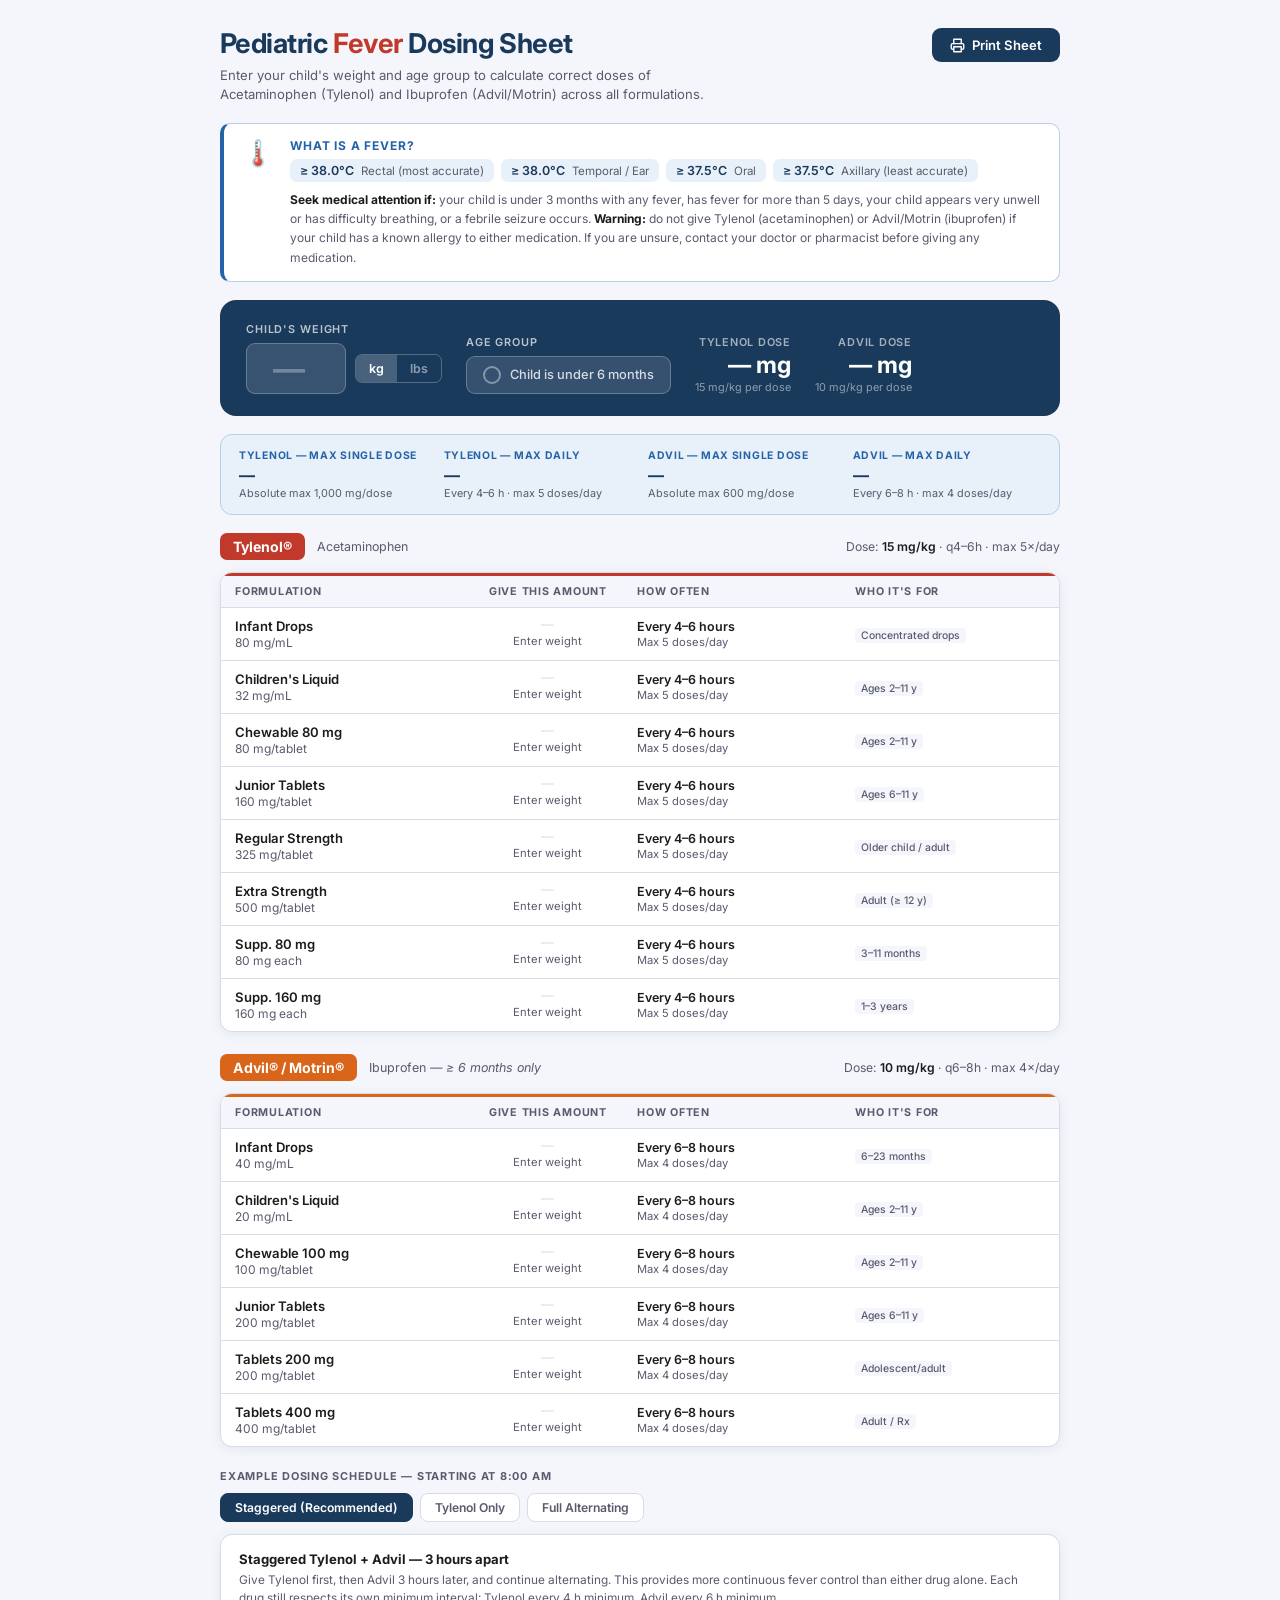
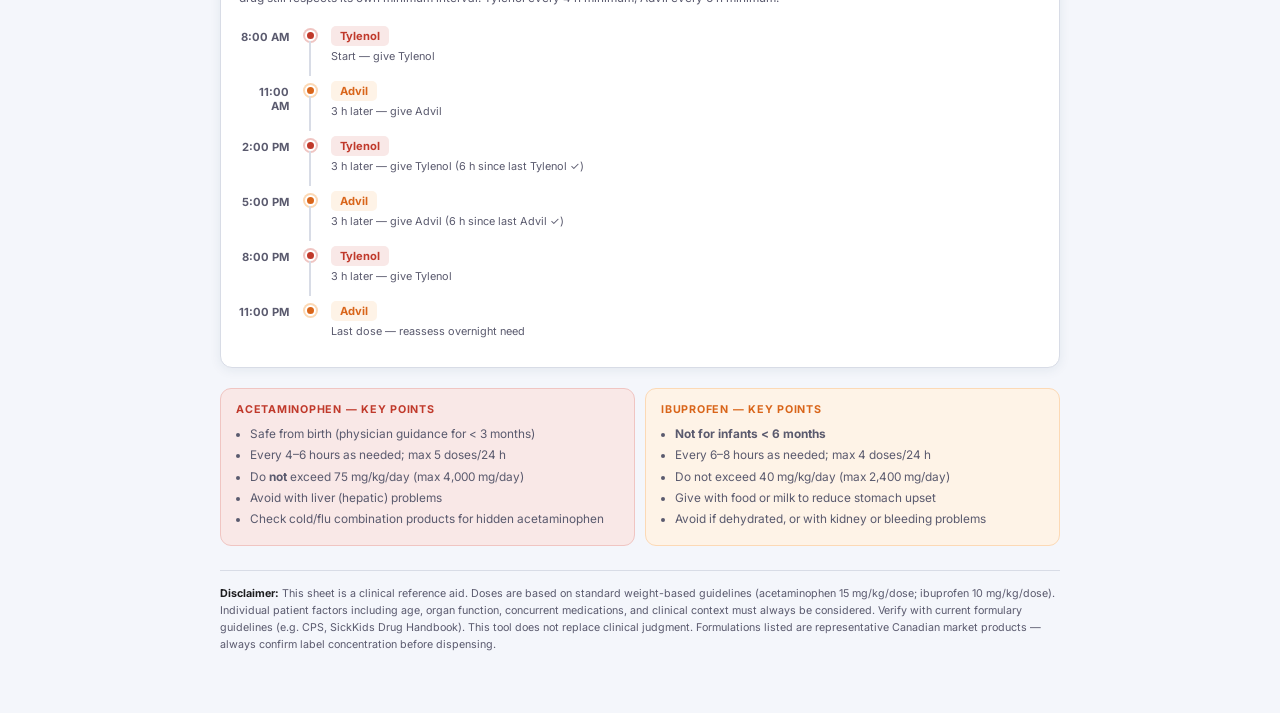
==== fever-sheet/index.html @ 35744ac9 "Fix typo in warning message in index.html" ====
<!DOCTYPE html>
<html lang="en">
<head>
<meta charset="UTF-8">
<meta name="viewport" content="width=device-width, initial-scale=1.0">
<title>Pediatric Fever Dosing Sheet</title>
<link href="https://fonts.googleapis.com/css2?family=Inter:wght@300;400;500;600;700&display=swap" rel="stylesheet">
<style>
  :root {
    --red: #C0392B;
    --red-light: #F9E8E7;
    --blue: #1A3A5C;
    --blue-mid: #2563A8;
    --blue-light: #E8F0FA;
    --orange: #D9651A;
    --orange-light: #FEF3E7;
    --ink: #1C1C1E;
    --mid: #5A5A6E;
    --rule: #D8DCE6;
    --bg: #F4F6FB;
    --card: #FFFFFF;
    --shadow: 0 2px 12px rgba(26,58,92,0.08);
  }

  *, *::before, *::after { box-sizing: border-box; margin: 0; padding: 0; }

  body {
    font-family: 'Inter', sans-serif;
    background: var(--bg);
    color: var(--ink);
    min-height: 100vh;
    font-size: 14px;
  }

  .screen-wrapper {
    max-width: 880px;
    margin: 0 auto;
    padding: 28px 20px 60px;
  }

  /* ── HEADER ── */
  header {
    display: flex;
    align-items: flex-start;
    justify-content: space-between;
    gap: 16px;
    margin-bottom: 18px;
  }
  .header-left h1 {
    font-size: 1.7rem;
    font-weight: 700;
    color: var(--blue);
    line-height: 1.2;
    letter-spacing: -0.02em;
  }
  .header-left h1 span { color: var(--red); }
  .header-left p {
    font-size: 0.82rem;
    color: var(--mid);
    margin-top: 5px;
    max-width: 500px;
    line-height: 1.5;
  }

  .print-btn {
    flex-shrink: 0;
    display: flex;
    align-items: center;
    gap: 7px;
    background: var(--blue);
    color: #fff;
    border: none;
    border-radius: 9px;
    padding: 9px 18px;
    font-family: 'Inter', sans-serif;
    font-size: 0.82rem;
    font-weight: 600;
    cursor: pointer;
    transition: background 0.15s;
  }
  .print-btn:hover { background: var(--blue-mid); }
  .print-btn svg { width: 15px; height: 15px; }

  /* ── FEVER DEFINITION BOX ── */
  .fever-box {
    background: #fff;
    border: 1.5px solid #b8cfe8;
    border-left: 4px solid var(--blue-mid);
    border-radius: 10px;
    padding: 14px 18px;
    margin-bottom: 18px;
    display: grid;
    grid-template-columns: auto 1fr;
    gap: 12px 16px;
    align-items: start;
  }
  .fever-icon { font-size: 1.6rem; line-height: 1; margin-top: 2px; }
  .fever-box h3 {
    font-size: 0.75rem;
    font-weight: 700;
    letter-spacing: 0.07em;
    text-transform: uppercase;
    color: var(--blue-mid);
    margin-bottom: 6px;
  }
  .fever-temps {
    display: flex;
    flex-wrap: wrap;
    gap: 7px;
    margin-bottom: 8px;
  }
  .temp-chip {
    background: var(--blue-light);
    border-radius: 7px;
    padding: 4px 10px;
    font-size: 0.78rem;
    font-weight: 600;
    color: var(--blue);
  }
  .temp-chip span { font-weight: 400; color: var(--mid); font-size: 0.72rem; margin-left: 4px; }
  .fever-note {
    font-size: 0.75rem;
    color: var(--mid);
    line-height: 1.6;
  }
  .fever-note strong { color: var(--ink); }

  /* ── INPUT CARD ── */
  .input-card {
    background: var(--blue);
    border-radius: 16px;
    padding: 22px 26px;
    margin-bottom: 18px;
    display: flex;
    align-items: flex-end;
    gap: 24px;
    flex-wrap: wrap;
  }
  .input-card label {
    color: rgba(255,255,255,0.7);
    font-size: 0.68rem;
    font-weight: 600;
    letter-spacing: 0.08em;
    text-transform: uppercase;
    display: block;
    margin-bottom: 7px;
  }
  .weight-row { display: flex; align-items: center; gap: 9px; }
  .weight-input {
    background: rgba(255,255,255,0.13);
    border: 1.5px solid rgba(255,255,255,0.25);
    border-radius: 9px;
    color: #fff;
    font-family: 'Inter', sans-serif;
    font-size: 2rem;
    font-weight: 700;
    width: 100px;
    padding: 5px 10px;
    outline: none;
    transition: border-color 0.15s;
    text-align: center;
  }
  .weight-input::placeholder { color: rgba(255,255,255,0.3); }
  .weight-input:focus { border-color: rgba(255,255,255,0.65); }

  .unit-toggle {
    display: flex;
    border-radius: 7px;
    overflow: hidden;
    border: 1.5px solid rgba(255,255,255,0.25);
  }
  .unit-btn {
    background: transparent;
    border: none;
    color: rgba(255,255,255,0.5);
    font-family: 'Inter', sans-serif;
    font-size: 0.78rem;
    font-weight: 600;
    padding: 6px 13px;
    cursor: pointer;
    transition: all 0.15s;
  }
  .unit-btn.active { background: rgba(255,255,255,0.2); color: #fff; }

  /* Age Toggle */
  .age-toggle-btn {
    display: flex;
    align-items: center;
    gap: 9px;
    background: rgba(255,255,255,0.12);
    border: 1.5px solid rgba(255,255,255,0.25);
    border-radius: 9px;
    color: rgba(255,255,255,0.8);
    font-family: 'Inter', sans-serif;
    font-size: 0.8rem;
    font-weight: 500;
    padding: 9px 16px;
    cursor: pointer;
    transition: all 0.2s;
    white-space: nowrap;
  }
  .age-toggle-btn.under6 {
    background: rgba(192,57,43,0.45);
    border-color: rgba(255,140,120,0.5);
    color: #fff;
  }
  .check-circle {
    width: 18px; height: 18px;
    border-radius: 50%;
    border: 2px solid rgba(255,255,255,0.4);
    display: flex; align-items: center; justify-content: center;
    font-size: 10px; font-weight: 700;
    flex-shrink: 0;
    transition: all 0.2s;
  }
  .age-toggle-btn.under6 .check-circle {
    background: #fff;
    border-color: #fff;
    color: var(--red);
  }

  .dose-display { text-align: right; }
  .dose-display .dose-label {
    color: rgba(255,255,255,0.6);
    font-size: 0.68rem;
    font-weight: 600;
    letter-spacing: 0.07em;
    text-transform: uppercase;
  }
  .dose-display .dose-value {
    font-size: 1.45rem;
    font-weight: 700;
    color: #fff;
    margin-top: 2px;
  }
  .dose-display .dose-sub {
    font-size: 0.68rem;
    color: rgba(255,255,255,0.5);
    margin-top: 1px;
  }

  .input-age-note {
    width: 100%;
    border-radius: 8px;
    padding: 8px 14px;
    font-size: 0.74rem;
    line-height: 1.45;
  }
  .input-age-note.hidden { display: none; }
  .input-age-note.warn { background: rgba(192,57,43,0.3); color: #ffd5d1; }

  /* ── MAX BANNER ── */
  .max-banner {
    border-radius: 12px;
    padding: 14px 18px;
    margin-bottom: 18px;
    display: flex;
    gap: 16px;
    flex-wrap: wrap;
    background: var(--blue-light);
    border: 1px solid #b8cfe8;
  }
  .max-item { flex: 1; min-width: 130px; }
  .max-label {
    font-size: 0.65rem;
    font-weight: 700;
    letter-spacing: 0.07em;
    text-transform: uppercase;
    color: var(--blue-mid);
    margin-bottom: 3px;
  }
  .max-val { font-size: 1rem; font-weight: 700; color: var(--blue); }
  .max-sub { font-size: 0.68rem; color: var(--mid); margin-top: 1px; }

  /* ── DRUG SECTIONS ── */
  .drug-section { margin-bottom: 22px; }
  .drug-header {
    display: flex;
    align-items: center;
    gap: 12px;
    margin-bottom: 12px;
    flex-wrap: wrap;
  }
  .drug-badge {
    border-radius: 7px;
    padding: 5px 13px;
    font-size: 0.88rem;
    font-weight: 700;
  }
  .badge-tylenol { background: var(--red); color: #fff; }
  .badge-advil   { background: var(--orange); color: #fff; }
  .drug-generic { font-size: 0.78rem; color: var(--mid); }
  .drug-dose-range { margin-left: auto; font-size: 0.76rem; color: var(--mid); text-align: right; }
  .drug-dose-range strong { color: var(--ink); font-weight: 600; }

  /* ── DOSING TABLE ── */
  .dose-table-wrap {
    background: var(--card);
    border-radius: 12px;
    border: 1.5px solid var(--rule);
    overflow: hidden;
    box-shadow: var(--shadow);
  }
  .dose-table {
    width: 100%;
    border-collapse: collapse;
    font-size: 0.82rem;
  }
  .dose-table thead tr {
    background: var(--bg);
  }
  .dose-table.tylenol thead tr { border-top: 3px solid var(--red); }
  .dose-table.advil   thead tr { border-top: 3px solid var(--orange); }

  .dose-table th {
    padding: 9px 14px;
    text-align: left;
    font-size: 0.67rem;
    font-weight: 700;
    letter-spacing: 0.07em;
    text-transform: uppercase;
    color: var(--mid);
    border-bottom: 1.5px solid var(--rule);
    white-space: nowrap;
  }
  .dose-table th.col-amount { text-align: center; }

  .dose-table td {
    padding: 10px 14px;
    vertical-align: middle;
    border-bottom: 1px solid var(--rule);
  }
  .dose-table tbody tr:last-child td { border-bottom: none; }
  .dose-table tbody tr:hover { background: #fafbfd; }

  .td-formulation { font-weight: 600; color: var(--ink); }
  .td-conc { font-size: 0.75rem; color: var(--mid); margin-top: 1px; }
  .td-note-tag {
    display: inline-block;
    margin-top: 3px;
    background: var(--bg);
    border-radius: 4px;
    padding: 1px 6px;
    font-size: 0.65rem;
    color: var(--mid);
    font-weight: 500;
  }

  .td-amount {
    text-align: center;
    font-size: 1.35rem;
    font-weight: 700;
    line-height: 1;
    white-space: nowrap;
  }
  .td-amount.tylenol-amt { color: var(--red); }
  .td-amount.advil-amt   { color: var(--orange); }
  .td-amount.pending     { color: var(--rule); font-size: 0.8rem; font-weight: 400; }

  .td-unit {
    font-size: 0.7rem;
    color: var(--mid);
    margin-top: 2px;
    text-align: center;
  }

  .td-freq {
    font-size: 0.78rem;
    font-weight: 600;
    color: var(--ink);
    white-space: nowrap;
  }
  .td-freq-sub {
    font-size: 0.7rem;
    color: var(--mid);
    font-weight: 400;
    margin-top: 1px;
  }

  /* ── ADVIL WARNING ── */
  .advil-warning {
    background: #FFF4E5;
    border: 2px solid var(--orange);
    border-radius: 13px;
    padding: 20px 24px;
    margin-bottom: 20px;
    display: none;
    align-items: flex-start;
    gap: 16px;
  }
  .advil-warning.show { display: flex; }
  .advil-warning-icon { font-size: 2rem; flex-shrink: 0; }
  .advil-warning h3 { font-size: 0.95rem; font-weight: 700; color: #7D3600; margin-bottom: 7px; }
  .advil-warning p { font-size: 0.8rem; color: #7D3600; line-height: 1.6; }
  .advil-warning p strong { font-weight: 700; }

  /* ── SCHEDULE ── */
  .schedule-section { margin-bottom: 20px; }
  .schedule-header {
    font-size: 0.68rem;
    font-weight: 700;
    letter-spacing: 0.07em;
    text-transform: uppercase;
    color: var(--mid);
    margin-bottom: 10px;
  }
  .schedule-tabs { display: flex; gap: 7px; margin-bottom: 12px; flex-wrap: wrap; }
  .sched-tab {
    background: var(--card);
    border: 1.5px solid var(--rule);
    border-radius: 8px;
    padding: 6px 14px;
    font-family: 'Inter', sans-serif;
    font-size: 0.76rem;
    font-weight: 600;
    color: var(--mid);
    cursor: pointer;
    transition: all 0.15s;
  }
  .sched-tab.active { background: var(--blue); border-color: var(--blue); color: #fff; }

  .schedule-card {
    background: var(--card);
    border-radius: 12px;
    border: 1.5px solid var(--rule);
    padding: 16px 18px;
    box-shadow: var(--shadow);
  }
  .schedule-card h4 { font-size: 0.82rem; font-weight: 700; color: var(--ink); margin-bottom: 4px; }
  .sched-desc { font-size: 0.74rem; color: var(--mid); margin-bottom: 14px; line-height: 1.55; }

  /* Timeline */
  .timeline { display: flex; flex-direction: column; }
  .tl-row { display: flex; align-items: stretch; }
  .tl-time {
    width: 60px;
    flex-shrink: 0;
    font-size: 0.7rem;
    font-weight: 700;
    color: var(--mid);
    padding-top: 9px;
    padding-right: 10px;
    text-align: right;
  }
  .tl-spine {
    width: 22px;
    flex-shrink: 0;
    display: flex;
    flex-direction: column;
    align-items: center;
  }
  .tl-dot {
    width: 11px; height: 11px;
    border-radius: 50%;
    margin-top: 9px;
    flex-shrink: 0;
    border: 2px solid #fff;
  }
  .tl-dot.t-dot    { background: var(--red);    box-shadow: 0 0 0 2px #f0c5c2; }
  .tl-dot.a-dot    { background: var(--orange);  box-shadow: 0 0 0 2px #fcd9b5; }
  .tl-dot.both-dot {
    background: linear-gradient(135deg, var(--red) 50%, var(--orange) 50%);
    box-shadow: 0 0 0 2px #e0d0c0;
  }
  .tl-line { width: 2px; flex: 1; background: var(--rule); min-height: 8px; }
  .tl-row:last-child .tl-line { display: none; }
  .tl-content { flex: 1; padding: 5px 0 13px 10px; }
  .tl-pills { display: flex; gap: 6px; flex-wrap: wrap; margin-bottom: 3px; }
  .tl-pill {
    border-radius: 5px;
    padding: 3px 9px;
    font-size: 0.7rem;
    font-weight: 700;
  }
  .tl-pill.t { background: var(--red-light); color: var(--red); }
  .tl-pill.a { background: var(--orange-light); color: var(--orange); }
  .tl-note { font-size: 0.68rem; color: var(--mid); }

  /* ── SAFETY CARDS ── */
  .safety-grid {
    display: grid;
    grid-template-columns: 1fr 1fr;
    gap: 10px;
    margin-bottom: 20px;
  }
  .safety-card { border-radius: 11px; padding: 13px 15px; font-size: 0.74rem; line-height: 1.55; }
  .safety-card.tylenol-safe { background: var(--red-light); border: 1px solid #f0c5c2; }
  .safety-card.advil-safe   { background: var(--orange-light); border: 1px solid #fcd9b5; }
  .safety-card h4 {
    font-size: 0.67rem;
    font-weight: 700;
    letter-spacing: 0.07em;
    text-transform: uppercase;
    margin-bottom: 6px;
  }
  .safety-card.tylenol-safe h4 { color: var(--red); }
  .safety-card.advil-safe h4   { color: var(--orange); }
  .safety-card ul { padding-left: 14px; color: var(--mid); }
  .safety-card li { margin-bottom: 3px; }

  /* ── FOOTER ── */
  footer {
    margin-top: 24px;
    padding-top: 14px;
    border-top: 1px solid var(--rule);
    font-size: 0.67rem;
    color: var(--mid);
    line-height: 1.6;
  }
  footer strong { color: var(--ink); }

  /* ══════════════════════
     PRINT
  ══════════════════════ */
  @media print {
    @page { size: letter portrait; margin: 13mm 13mm 13mm 13mm; }
    body {
      background: #fff !important;
      font-size: 9pt;
      -webkit-print-color-adjust: exact;
      print-color-adjust: exact;
    }
    .screen-wrapper { padding: 0; max-width: 100%; }
    .print-btn, .schedule-tabs, .age-toggle-btn { display: none !important; }
    header { margin-bottom: 9pt; }
    .header-left h1 { font-size: 15pt; }
    .fever-box { margin-bottom: 9pt; }
    .input-card { padding: 10pt 12pt; margin-bottom: 9pt; gap: 12pt; }
    .weight-input { font-size: 14pt; width: 68pt; }
    .form-grid { grid-template-columns: repeat(4, 1fr); gap: 5pt; }
    .form-card { padding: 7pt 9pt; }
    .form-amount { font-size: 12pt; }
    .dose-table th, .dose-table td { padding: 6pt 9pt; }
    .dose-table { font-size: 8pt; }
    .td-amount { font-size: 11pt; }
    .safety-grid { gap: 6pt; margin-bottom: 9pt; }
    .safety-card { padding: 7pt 9pt; }
    .max-banner { padding: 8pt 11pt; margin-bottom: 9pt; }
    .drug-section { margin-bottom: 10pt; }
    .schedule-card { padding: 9pt 11pt; }
    .schedule-section { margin-bottom: 10pt; }
    .sched-panel { display: none !important; }
    .sched-panel.active-panel { display: block !important; }
    footer { font-size: 6.5pt; margin-top: 9pt; }
    .advil-warning { padding: 10pt 13pt; }
  }
</style>
</head>
<body>
<div class="screen-wrapper">

  <header>
    <div class="header-left">
      <h1>Pediatric <span>Fever</span> Dosing Sheet</h1>
      <p>Enter your child's weight and age group to calculate correct doses of Acetaminophen (Tylenol) and Ibuprofen (Advil/Motrin) across all formulations.</p>
    </div>
    <button class="print-btn" onclick="window.print()">
      <svg viewBox="0 0 24 24" fill="none" stroke="currentColor" stroke-width="2.2" stroke-linecap="round" stroke-linejoin="round">
        <polyline points="6 9 6 2 18 2 18 9"/>
        <path d="M6 18H4a2 2 0 0 1-2-2v-5a2 2 0 0 1 2-2h16a2 2 0 0 1 2 2v5a2 2 0 0 1-2 2h-2"/>
        <rect x="6" y="14" width="12" height="8"/>
      </svg>
      Print Sheet
    </button>
  </header>

  <!-- FEVER DEFINITION -->
  <div class="fever-box">
    <div class="fever-icon">🌡️</div>
    <div>
      <h3>What is a Fever?</h3>
      <div class="fever-temps">
        <div class="temp-chip">≥ 38.0°C <span>Rectal (most accurate)</span></div>
        <div class="temp-chip">≥ 38.0°C <span>Temporal / Ear</span></div>
        <div class="temp-chip">≥ 37.5°C <span>Oral</span></div>
        <div class="temp-chip">≥ 37.5°C <span>Axillary (least accurate)</span></div>
      </div>
      <div class="fever-note">
        <strong>Seek medical attention if:</strong> your child is under 3 months with any fever, has fever for more than 5 days, your child appears very unwell or has difficulty breathing, or a febrile seizure occurs.
        <strong>Warning:</strong> do not give Tylenol (acetaminophen) or Advil/Motrin (ibuprofen) if your child has a known allergy to either medication. If you are unsure, contact your doctor or pharmacist before giving any medication.
      </div>
    </div>
  </div>

  <!-- INPUT CARD -->
  <div class="input-card">
    <div>
      <label>Child's Weight</label>
      <div class="weight-row">
        <input class="weight-input" id="weightInput" type="number" min="1" max="150" step="0.1" placeholder="—" oninput="calculate()">
        <div class="unit-toggle">
          <button class="unit-btn active" id="btnKg" onclick="setUnit('kg')">kg</button>
          <button class="unit-btn" id="btnLbs" onclick="setUnit('lbs')">lbs</button>
        </div>
      </div>
    </div>

    <div>
      <label>Age Group</label>
      <button class="age-toggle-btn" id="ageToggle" onclick="toggleAge()">
        <div class="check-circle" id="ageCheck"></div>
        Child is under 6 months
      </button>
    </div>

    <div class="dose-display" id="doseDisplayT">
      <div class="dose-label">Tylenol dose</div>
      <div class="dose-value" id="tylenolMgRange">— mg</div>
      <div class="dose-sub">15 mg/kg per dose</div>
    </div>
    <div class="dose-display" id="doseDisplayA">
      <div class="dose-label">Advil dose</div>
      <div class="dose-value" id="advilMgRange">— mg</div>
      <div class="dose-sub">10 mg/kg per dose</div>
    </div>

    <div class="input-age-note hidden" id="inputAgeNote"></div>
  </div>

  <!-- MAX BANNER -->
  <div class="max-banner">
    <div class="max-item">
      <div class="max-label">Tylenol — Max Single Dose</div>
      <div class="max-val" id="maxTylenolDose">— mg</div>
      <div class="max-sub">Absolute max 1,000 mg/dose</div>
    </div>
    <div class="max-item">
      <div class="max-label">Tylenol — Max Daily</div>
      <div class="max-val" id="maxTylenolDay">— mg/day</div>
      <div class="max-sub">Every 4–6 h · max 5 doses/day</div>
    </div>
    <div class="max-item" id="maxAdvilDoseItem">
      <div class="max-label">Advil — Max Single Dose</div>
      <div class="max-val" id="maxAdvilDose">— mg</div>
      <div class="max-sub">Absolute max 600 mg/dose</div>
    </div>
    <div class="max-item" id="maxAdvilDayItem">
      <div class="max-label">Advil — Max Daily</div>
      <div class="max-val" id="maxAdvilDay">— mg/day</div>
      <div class="max-sub">Every 6–8 h · max 4 doses/day</div>
    </div>
  </div>

  <!-- TYLENOL -->
  <div class="drug-section">
    <div class="drug-header">
      <div class="drug-badge badge-tylenol">Tylenol®</div>
      <div class="drug-generic">Acetaminophen</div>
      <div class="drug-dose-range">Dose: <strong>15 mg/kg</strong> · q4–6h · max 5×/day</div>
    </div>
    <div class="dose-table-wrap">
      <table class="dose-table tylenol">
        <thead>
          <tr>
            <th style="width:30%">Formulation</th>
            <th style="width:18%" class="col-amount">Give This Amount</th>
            <th style="width:26%">How Often</th>
            <th style="width:26%">Who It's For</th>
          </tr>
        </thead>
        <tbody id="tylenolGrid"></tbody>
      </table>
    </div>
  </div>

  <!-- ADVIL (≥ 6 mo) -->
  <div id="advilSection">
    <div class="drug-section">
      <div class="drug-header">
        <div class="drug-badge badge-advil">Advil® / Motrin®</div>
        <div class="drug-generic">Ibuprofen — <em>≥ 6 months only</em></div>
        <div class="drug-dose-range">Dose: <strong>10 mg/kg</strong> · q6–8h · max 4×/day</div>
      </div>
      <div class="dose-table-wrap">
        <table class="dose-table advil">
          <thead>
            <tr>
              <th style="width:30%">Formulation</th>
              <th style="width:18%" class="col-amount">Give This Amount</th>
              <th style="width:26%">How Often</th>
              <th style="width:26%">Who It's For</th>
            </tr>
          </thead>
          <tbody id="advilGrid"></tbody>
        </table>
      </div>
    </div>
  </div>

  <!-- ADVIL WARNING (< 6 mo) -->
  <div class="advil-warning" id="advilWarning">
    <div class="advil-warning-icon">⚠️</div>
    <div>
      <h3>Ibuprofen (Advil / Motrin) is NOT safe for infants under 6 months of age</h3>
      <p>
        Ibuprofen should <strong>not</strong> be given to any child younger than 6 months old. For fever management in infants under 6 months, <strong>Acetaminophen (Tylenol) is the only recommended over-the-counter option</strong> — and only with physician guidance for newborns under 3 months of age.<br><br>
        <strong>Important:</strong> If your infant under 6 months has a fever ≥ 38.0°C (rectal), <strong>contact your doctor or go to the emergency department promptly.</strong> Fever in young infants can indicate serious infection and requires immediate medical evaluation.
      </p>
    </div>
  </div>

  <!-- STAGGERED SCHEDULE (≥ 6 mo only) -->
  <div class="schedule-section" id="scheduleSection">
    <div class="schedule-header">Example Dosing Schedule — Starting at 8:00 AM</div>
    <div class="schedule-tabs">
      <button class="sched-tab active" onclick="setSchedule('staggered')">Staggered (Recommended)</button>
      <button class="sched-tab" onclick="setSchedule('tylenol')">Tylenol Only</button>
      <button class="sched-tab" onclick="setSchedule('alternating')">Full Alternating</button>
    </div>
    <div class="schedule-card sched-panel active-panel" id="panel-staggered">
      <h4>Staggered Tylenol + Advil — 3 hours apart</h4>
      <div class="sched-desc">Give Tylenol first, then Advil 3 hours later, and continue alternating. This provides more continuous fever control than either drug alone. Each drug still respects its own minimum interval: Tylenol every 4 h minimum, Advil every 6 h minimum.</div>
      <div class="timeline" id="staggered-tl"></div>
    </div>
    <div class="schedule-card sched-panel" id="panel-tylenol" style="display:none">
      <h4>Tylenol Only — every 4–6 hours</h4>
      <div class="sched-desc">Use when Advil is unavailable, not tolerated, or your physician recommends Tylenol only. Give every 4 hours as needed (maximum 5 doses in 24 hours).</div>
      <div class="timeline" id="tylenol-tl"></div>
    </div>
    <div class="schedule-card sched-panel" id="panel-alternating" style="display:none">
      <h4>Alternating every 4 hours</h4>
      <div class="sched-desc">Strictly alternating drugs every 4 hours. Each drug is given every 8 hours (well within its maximum frequency). Keep a written log to avoid accidentally doubling a dose.</div>
      <div class="timeline" id="alternating-tl"></div>
    </div>
  </div>

  <!-- SAFETY NOTES -->
  <div class="safety-grid">
    <div class="safety-card tylenol-safe">
      <h4>Acetaminophen — Key Points</h4>
      <ul>
        <li>Safe from birth (physician guidance for &lt; 3 months)</li>
        <li>Every 4–6 hours as needed; max 5 doses/24 h</li>
        <li>Do <strong>not</strong> exceed 75 mg/kg/day (max 4,000 mg/day)</li>
        <li>Avoid with liver (hepatic) problems</li>
        <li>Check cold/flu combination products for hidden acetaminophen</li>
      </ul>
    </div>
    <div class="safety-card advil-safe" id="advilSafetyCard">
      <h4>Ibuprofen — Key Points</h4>
      <ul>
        <li><strong>Not for infants &lt; 6 months</strong></li>
        <li>Every 6–8 hours as needed; max 4 doses/24 h</li>
        <li>Do not exceed 40 mg/kg/day (max 2,400 mg/day)</li>
        <li>Give with food or milk to reduce stomach upset</li>
        <li>Avoid if dehydrated, or with kidney or bleeding problems</li>
      </ul>
    </div>
  </div>

  <footer>
    <strong>Disclaimer:</strong> This sheet is a clinical reference aid. Doses are based on standard weight-based guidelines (acetaminophen 15 mg/kg/dose; ibuprofen 10 mg/kg/dose). Individual patient factors including age, organ function, concurrent medications, and clinical context must always be considered. Verify with current formulary guidelines (e.g. CPS, SickKids Drug Handbook). This tool does not replace clinical judgment. Formulations listed are representative Canadian market products — always confirm label concentration before dispensing.
  </footer>

</div>

<script>
  let unit = 'kg';
  let under6mo = false;
  let activeSchedule = 'staggered';

  const tylenolForms = [
    { name: 'Infant Drops',      conc: 80,  concLabel: '80 mg/mL',     unitOut: 'mL',      note: 'Concentrated drops' },
    { name: "Children's Liquid", conc: 32,  concLabel: '32 mg/mL',     unitOut: 'mL',      note: 'Ages 2–11 y' },
    { name: 'Chewable 80 mg',    conc: 80,  concLabel: '80 mg/tablet', unitOut: 'tablets', perUnit: 80,  note: 'Ages 2–11 y' },
    { name: 'Junior Tablets',    conc: 160, concLabel: '160 mg/tablet',unitOut: 'tablets', perUnit: 160, note: 'Ages 6–11 y' },
    { name: 'Regular Strength',  conc: 325, concLabel: '325 mg/tablet',unitOut: 'tablets', perUnit: 325, note: 'Older child / adult' },
    { name: 'Extra Strength',    conc: 500, concLabel: '500 mg/tablet',unitOut: 'tablets', perUnit: 500, note: 'Adult (≥ 12 y)' },
    { name: 'Supp. 80 mg',       conc: 80,  concLabel: '80 mg each',   unitOut: 'supp',    perUnit: 80,  note: '3–11 months' },
    { name: 'Supp. 160 mg',      conc: 160, concLabel: '160 mg each',  unitOut: 'supp',    perUnit: 160, note: '1–3 years' },
  ];

  const advilForms = [
    { name: 'Infant Drops',      conc: 40,  concLabel: '40 mg/mL',     unitOut: 'mL',      note: '6–23 months' },
    { name: "Children's Liquid", conc: 20,  concLabel: '20 mg/mL',     unitOut: 'mL',      note: 'Ages 2–11 y' },
    { name: 'Chewable 100 mg',   conc: 100, concLabel: '100 mg/tablet',unitOut: 'tablets', perUnit: 100, note: 'Ages 2–11 y' },
    { name: 'Junior Tablets',    conc: 200, concLabel: '200 mg/tablet',unitOut: 'tablets', perUnit: 200, note: 'Ages 6–11 y' },
    { name: 'Tablets 200 mg',    conc: 200, concLabel: '200 mg/tablet',unitOut: 'tablets', perUnit: 200, note: 'Adolescent/adult' },
    { name: 'Tablets 400 mg',    conc: 400, concLabel: '400 mg/tablet',unitOut: 'tablets', perUnit: 400, note: 'Adult / Rx' },
  ];

  function setUnit(u) {
    unit = u;
    document.getElementById('btnKg').classList.toggle('active', u === 'kg');
    document.getElementById('btnLbs').classList.toggle('active', u === 'lbs');
    calculate();
  }

  function getWeightKg() {
    const raw = parseFloat(document.getElementById('weightInput').value);
    if (isNaN(raw) || raw <= 0) return null;
    return unit === 'lbs' ? raw * 0.453592 : raw;
  }

  function formatVolume(mL) {
    if (mL < 0.1) return '< 0.1';
    return mL < 1 ? mL.toFixed(2) : mL % 1 === 0 ? mL.toFixed(0) : mL.toFixed(1);
  }

  function formatTablets(n) {
    const fracs = [[0.25,'¼'],[0.5,'½'],[0.75,'¾']];
    const whole = Math.floor(n);
    const frac = n - whole;
    let bestLabel = null, bestDist = 1;
    for (const [v, s] of fracs) {
      const d = Math.abs(frac - v);
      if (d < bestDist) { bestDist = d; bestLabel = s; }
    }
    if (bestDist < 0.13) return whole === 0 ? bestLabel : whole + ' ' + bestLabel;
    return n.toFixed(1);
  }

  function toggleAge() {
    under6mo = !under6mo;
    document.getElementById('ageToggle').classList.toggle('under6', under6mo);
    document.getElementById('ageCheck').textContent = under6mo ? '✓' : '';
    calculate();
  }

  function setSchedule(name) {
    activeSchedule = name;
    document.querySelectorAll('.sched-tab').forEach((t, i) => {
      t.classList.toggle('active', ['staggered','tylenol','alternating'][i] === name);
    });
    document.querySelectorAll('.sched-panel').forEach(p => {
      const isActive = p.id === 'panel-' + name;
      p.style.display = isActive ? 'block' : 'none';
      p.classList.toggle('active-panel', isActive);
    });
  }

  function buildSchedule(type) {
    let rows = [];
    if (type === 'staggered') {
      rows = [
        { time: '8:00 AM',  dotType: 't',    pills: [{cls:'t',label:'Tylenol'}], note: 'Start — give Tylenol' },
        { time: '11:00 AM', dotType: 'a',    pills: [{cls:'a',label:'Advil'}],   note: '3 h later — give Advil' },
        { time: '2:00 PM',  dotType: 't',    pills: [{cls:'t',label:'Tylenol'}], note: '3 h later — give Tylenol (6 h since last Tylenol ✓)' },
        { time: '5:00 PM',  dotType: 'a',    pills: [{cls:'a',label:'Advil'}],   note: '3 h later — give Advil (6 h since last Advil ✓)' },
        { time: '8:00 PM',  dotType: 't',    pills: [{cls:'t',label:'Tylenol'}], note: '3 h later — give Tylenol' },
        { time: '11:00 PM', dotType: 'a',    pills: [{cls:'a',label:'Advil'}],   note: 'Last dose — reassess overnight need' },
      ];
    } else if (type === 'tylenol') {
      rows = [
        { time: '8:00 AM',  dotType: 't', pills: [{cls:'t',label:'Tylenol'}], note: 'Dose 1' },
        { time: '12:00 PM', dotType: 't', pills: [{cls:'t',label:'Tylenol'}], note: 'Dose 2 — 4 h later' },
        { time: '4:00 PM',  dotType: 't', pills: [{cls:'t',label:'Tylenol'}], note: 'Dose 3 — 4 h later' },
        { time: '8:00 PM',  dotType: 't', pills: [{cls:'t',label:'Tylenol'}], note: 'Dose 4 — 4 h later' },
        { time: '12:00 AM', dotType: 't', pills: [{cls:'t',label:'Tylenol'}], note: 'Dose 5 (max) — only if needed overnight' },
      ];
    } else {
      rows = [
        { time: '8:00 AM',  dotType: 't', pills: [{cls:'t',label:'Tylenol'}], note: 'Start — Tylenol' },
        { time: '12:00 PM', dotType: 'a', pills: [{cls:'a',label:'Advil'}],   note: '4 h later — Advil' },
        { time: '4:00 PM',  dotType: 't', pills: [{cls:'t',label:'Tylenol'}], note: '4 h later — Tylenol (8 h since last Tylenol ✓)' },
        { time: '8:00 PM',  dotType: 'a', pills: [{cls:'a',label:'Advil'}],   note: '4 h later — Advil (8 h since last Advil ✓)' },
        { time: '12:00 AM', dotType: 't', pills: [{cls:'t',label:'Tylenol'}], note: 'Only if needed — consider reassessing at this point' },
      ];
    }
    return rows.map(r => {
      const pillsHtml = r.pills.map(p => `<span class="tl-pill ${p.cls}">${p.label}</span>`).join('');
      return `<div class="tl-row">
        <div class="tl-time">${r.time}</div>
        <div class="tl-spine">
          <div class="tl-dot ${r.dotType}-dot"></div>
          <div class="tl-line"></div>
        </div>
        <div class="tl-content">
          <div class="tl-pills">${pillsHtml}</div>
          <div class="tl-note">${r.note}</div>
        </div>
      </div>`;
    }).join('');
  }

  function buildRow(f, mgDose, drug, isEmpty) {
    const amtCls = drug === 'tylenol' ? 'tylenol-amt' : 'advil-amt';
    let amountStr = '—', unitStr = '';
    if (!isEmpty && mgDose !== null) {
      if (f.perUnit) {
        amountStr = formatTablets(mgDose / f.perUnit);
        unitStr = f.unitOut;
      } else {
        amountStr = formatVolume(mgDose / f.conc);
        unitStr = 'mL';
      }
    }
    const freq    = drug === 'tylenol' ? 'Every 4–6 hours' : 'Every 6–8 hours';
    const maxDose = drug === 'tylenol' ? 'Max 5 doses/day' : 'Max 4 doses/day';

    return `<tr>
      <td>
        <div class="td-formulation">${f.name}</div>
        <div class="td-conc">${f.concLabel}</div>
      </td>
      <td style="text-align:center">
        <div class="td-amount ${isEmpty ? 'pending' : amtCls}">${isEmpty ? '—' : amountStr}</div>
        <div class="td-unit">${isEmpty ? 'Enter weight' : unitStr}</div>
      </td>
      <td>
        <div class="td-freq">${freq}</div>
        <div class="td-freq-sub">${maxDose}</div>
      </td>
      <td>
        ${f.note ? `<span class="td-note-tag">${f.note}</span>` : '<span style="color:var(--rule);font-size:0.75rem;">—</span>'}
      </td>
    </tr>`;
  }

  function calculate() {
    const wKg    = getWeightKg();
    const isEmpty = wKg === null;
    const tylenolMg = isEmpty ? null : Math.min(wKg * 15, 1000);
    const advilMg   = isEmpty ? null : Math.min(wKg * 10, 600);

    document.getElementById('tylenolMgRange').textContent = isEmpty ? '— mg' : tylenolMg.toFixed(0) + ' mg';
    document.getElementById('advilMgRange').textContent   = isEmpty ? '— mg' : advilMg.toFixed(0) + ' mg';
    document.getElementById('doseDisplayA').style.display = under6mo ? 'none' : '';

    document.getElementById('maxTylenolDose').textContent = isEmpty ? '—' : tylenolMg.toFixed(0) + ' mg';
    document.getElementById('maxTylenolDay').textContent  = isEmpty ? '—' : Math.min(tylenolMg * 5, 4000).toFixed(0) + ' mg/day';
    document.getElementById('maxAdvilDose').textContent   = isEmpty ? '—' : advilMg.toFixed(0) + ' mg';
    document.getElementById('maxAdvilDay').textContent    = isEmpty ? '—' : Math.min(advilMg * 4, 2400).toFixed(0) + ' mg/day';
    document.getElementById('maxAdvilDoseItem').style.display = under6mo ? 'none' : '';
    document.getElementById('maxAdvilDayItem').style.display  = under6mo ? 'none' : '';

    // Weight < 5 kg nudge
    const noteEl = document.getElementById('inputAgeNote');
    if (!isEmpty && wKg < 5 && !under6mo) {
      noteEl.className = 'input-age-note warn';
      noteEl.innerHTML = '⚠️ Weight &lt; 5 kg detected — if this child is under 6 months, please toggle the age group above. Ibuprofen is contraindicated under 6 months.';
    } else {
      noteEl.className = 'input-age-note hidden';
    }

    // Show/hide advil & schedule
    document.getElementById('advilSection').style.display   = under6mo ? 'none' : '';
    document.getElementById('advilWarning').classList.toggle('show', under6mo);
    document.getElementById('scheduleSection').style.display = under6mo ? 'none' : '';
    document.getElementById('advilSafetyCard').style.display = under6mo ? 'none' : '';

    // Render tables
    document.getElementById('tylenolGrid').innerHTML = tylenolForms.map(f => buildRow(f, tylenolMg, 'tylenol', isEmpty)).join('');
    if (!under6mo) {
      document.getElementById('advilGrid').innerHTML = advilForms.map(f => buildRow(f, advilMg, 'advil', isEmpty)).join('');
      ['staggered','tylenol','alternating'].forEach(type => {
        const el = document.getElementById(type + '-tl');
        if (el) el.innerHTML = buildSchedule(type);
      });
    }
  }

  calculate();
</script>
</body>
</html>
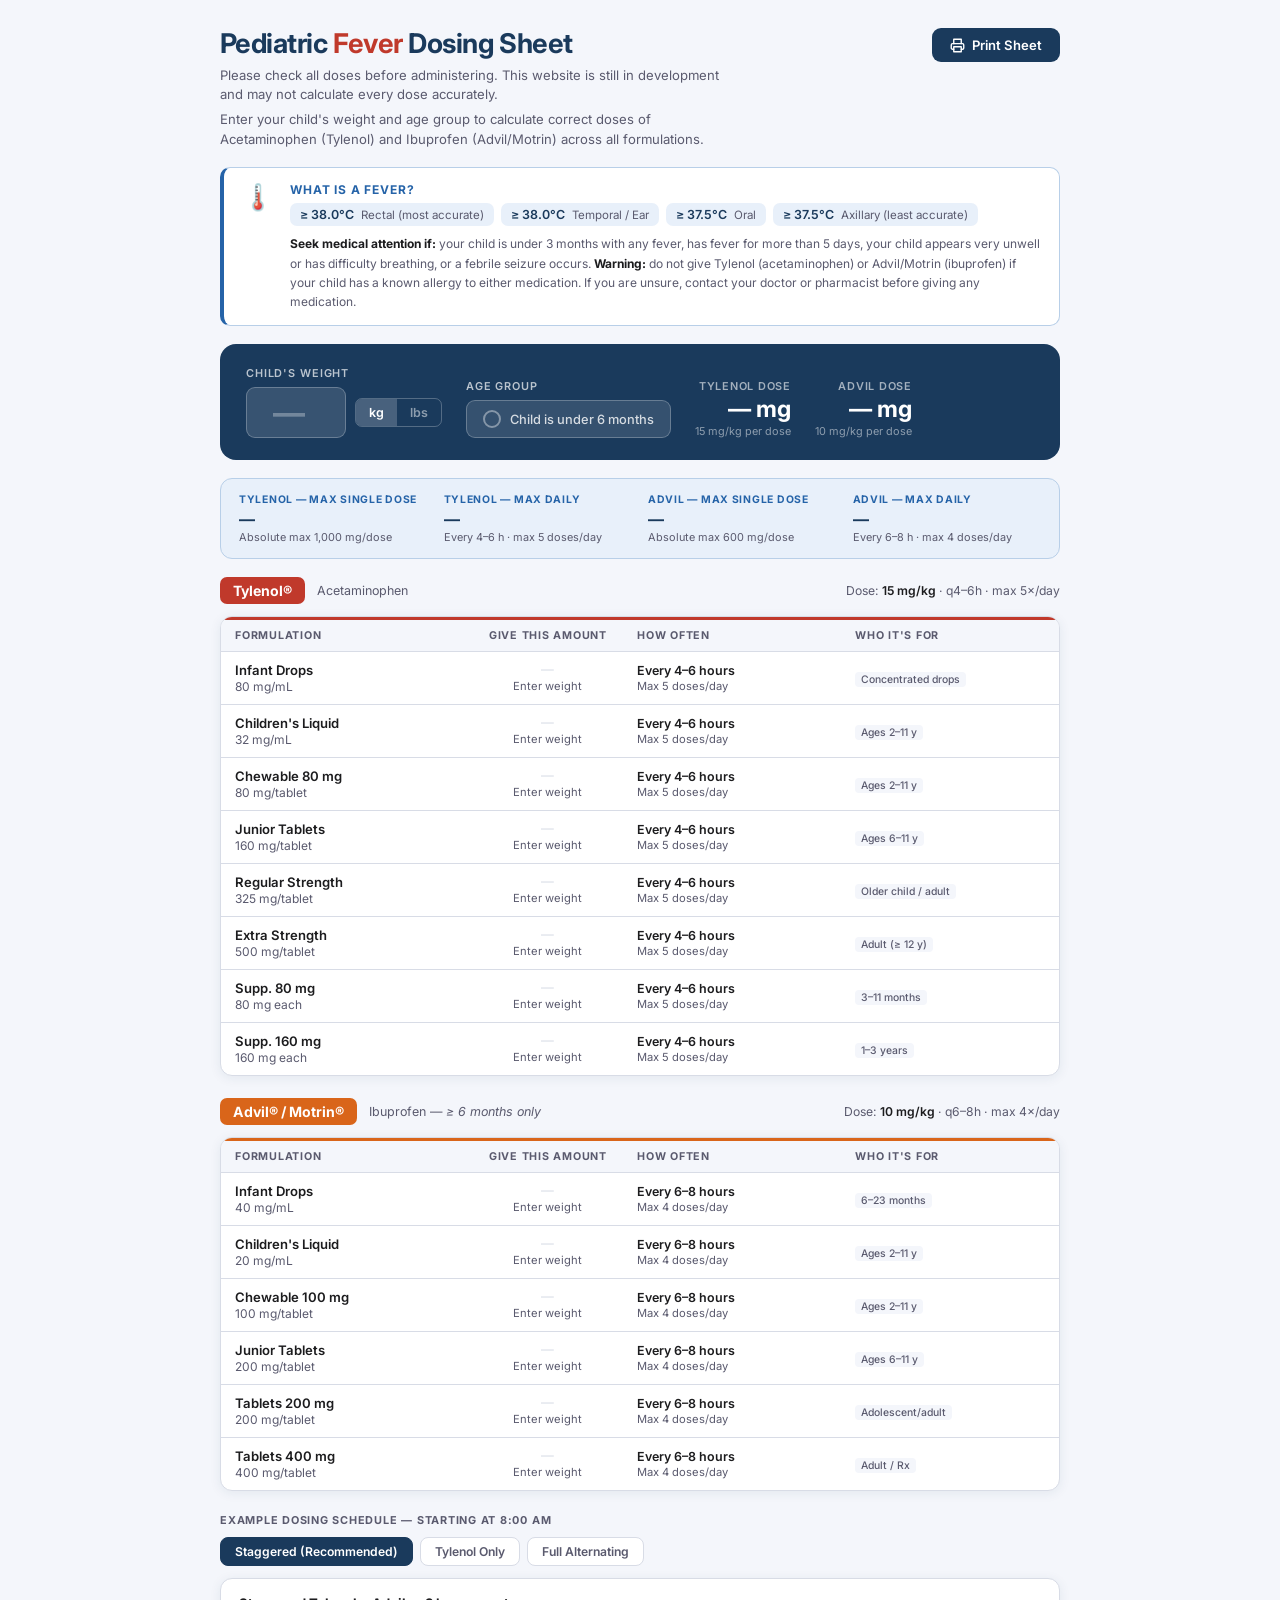
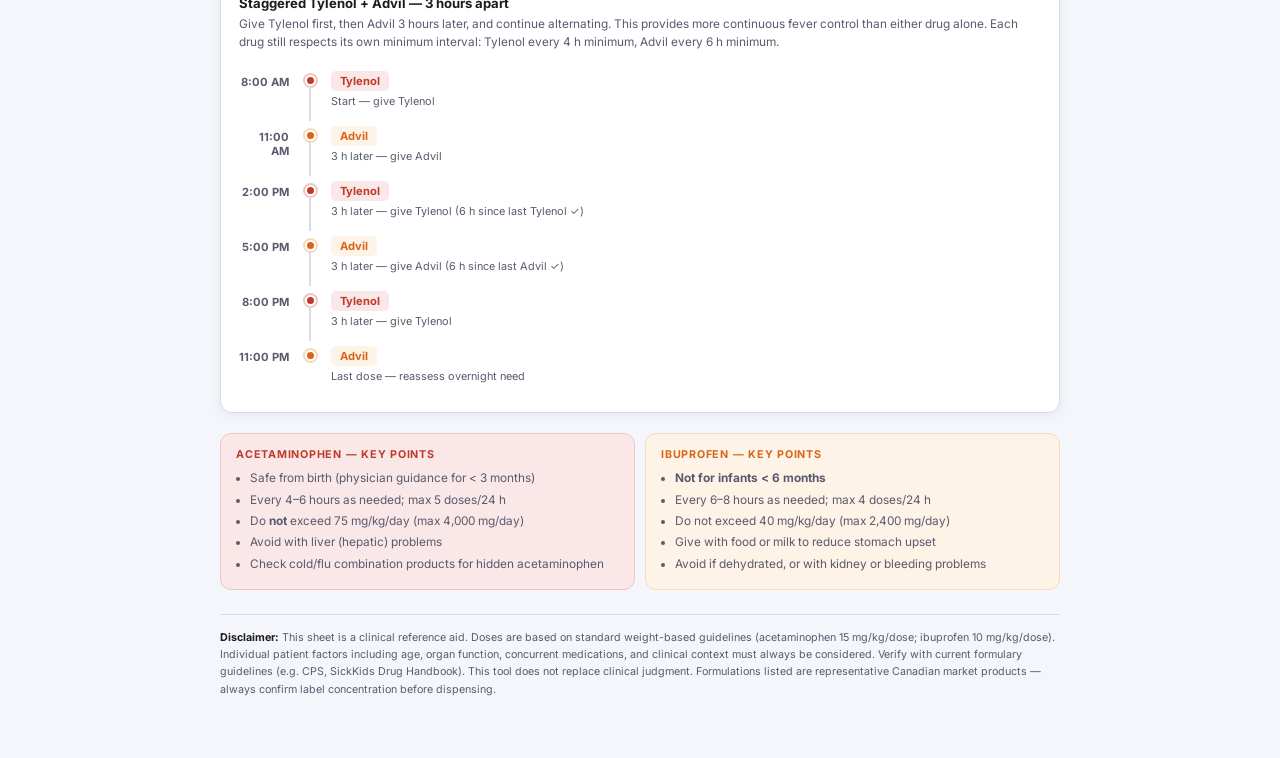
==== commit 2b986fb3: "Add warning about dose accuracy in header" ====
--- a/fever-sheet/index.html
+++ b/fever-sheet/index.html
@@ -552,6 +552,7 @@
   <header>
     <div class="header-left">
       <h1>Pediatric <span>Fever</span> Dosing Sheet</h1>
+      <p>Please check all doses before administering. This website is still in development and may not calculate every dose accurately.</p>  
       <p>Enter your child's weight and age group to calculate correct doses of Acetaminophen (Tylenol) and Ibuprofen (Advil/Motrin) across all formulations.</p>
     </div>
     <button class="print-btn" onclick="window.print()">
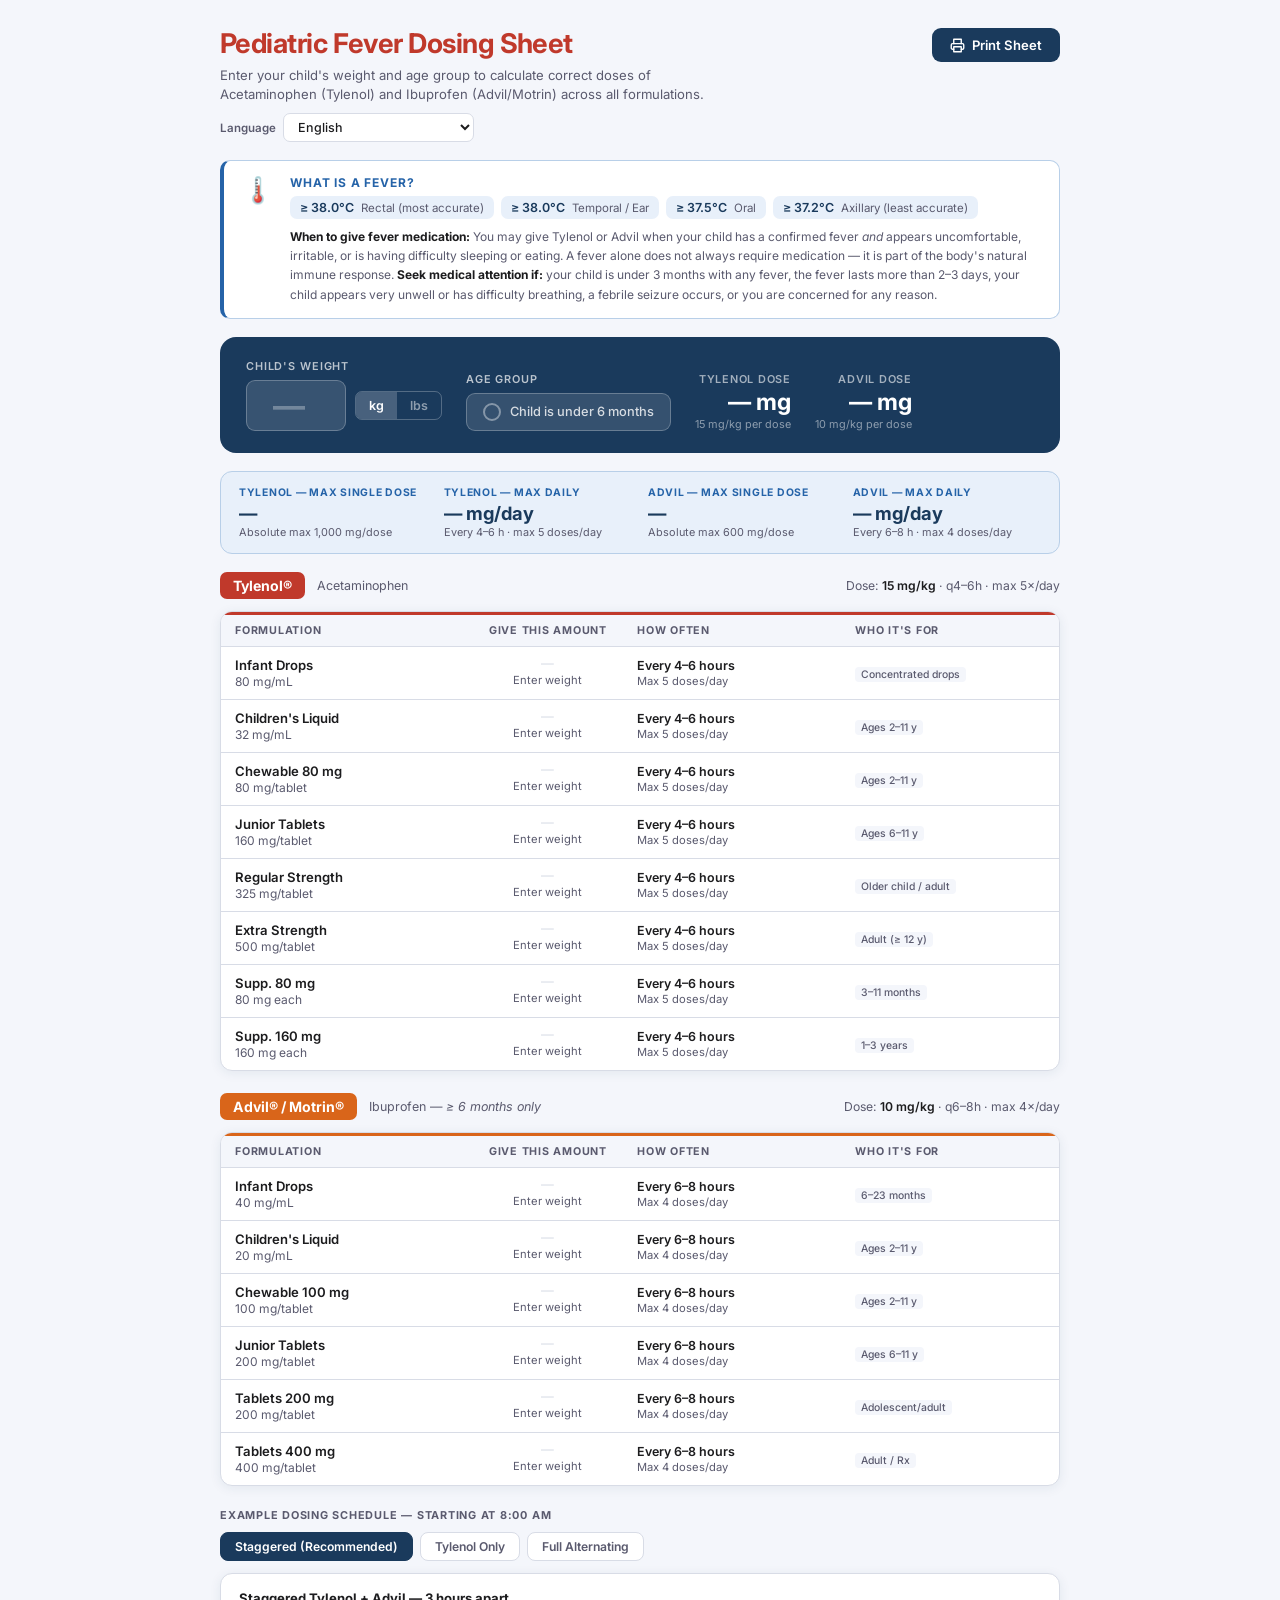
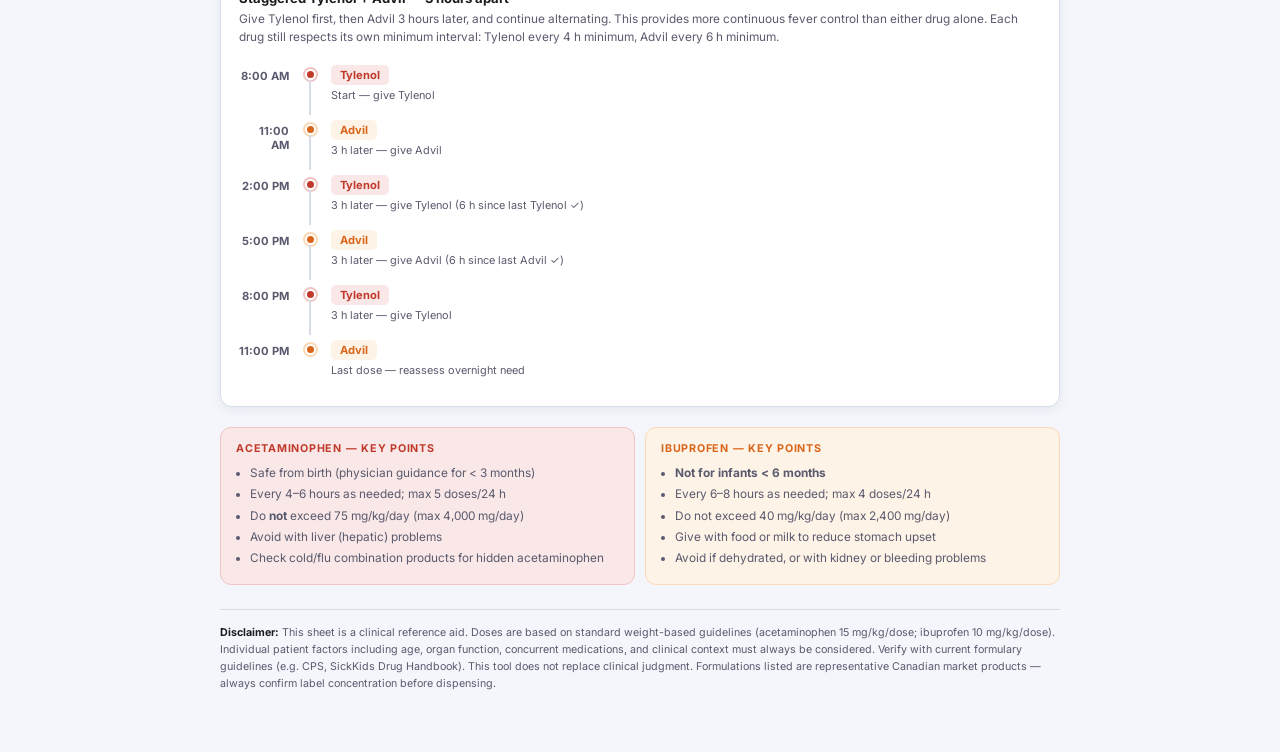
==== commit 589a77c3: "Add files via upload" ====
--- a/fever-sheet/index.html
+++ b/fever-sheet/index.html
@@ -1,594 +1,79 @@
 <!DOCTYPE html>
-<html lang="en">
+<html lang="en" dir="ltr">
 <head>
 <meta charset="UTF-8">
 <meta name="viewport" content="width=device-width, initial-scale=1.0">
 <title>Pediatric Fever Dosing Sheet</title>
+<link rel="icon" href="data:image/svg+xml,<svg xmlns='http://www.w3.org/2000/svg' viewBox='0 0 100 100'><text y='.9em' font-size='90'>🌡️</text></svg>">
 <link href="https://fonts.googleapis.com/css2?family=Inter:wght@300;400;500;600;700&display=swap" rel="stylesheet">
-<style>
-  :root {
-    --red: #C0392B;
-    --red-light: #F9E8E7;
-    --blue: #1A3A5C;
-    --blue-mid: #2563A8;
-    --blue-light: #E8F0FA;
-    --orange: #D9651A;
-    --orange-light: #FEF3E7;
-    --ink: #1C1C1E;
-    --mid: #5A5A6E;
-    --rule: #D8DCE6;
-    --bg: #F4F6FB;
-    --card: #FFFFFF;
-    --shadow: 0 2px 12px rgba(26,58,92,0.08);
-  }
-
-  *, *::before, *::after { box-sizing: border-box; margin: 0; padding: 0; }
-
-  body {
-    font-family: 'Inter', sans-serif;
-    background: var(--bg);
-    color: var(--ink);
-    min-height: 100vh;
-    font-size: 14px;
-  }
-
-  .screen-wrapper {
-    max-width: 880px;
-    margin: 0 auto;
-    padding: 28px 20px 60px;
-  }
-
-  /* ── HEADER ── */
-  header {
-    display: flex;
-    align-items: flex-start;
-    justify-content: space-between;
-    gap: 16px;
-    margin-bottom: 18px;
-  }
-  .header-left h1 {
-    font-size: 1.7rem;
-    font-weight: 700;
-    color: var(--blue);
-    line-height: 1.2;
-    letter-spacing: -0.02em;
-  }
-  .header-left h1 span { color: var(--red); }
-  .header-left p {
-    font-size: 0.82rem;
-    color: var(--mid);
-    margin-top: 5px;
-    max-width: 500px;
-    line-height: 1.5;
-  }
-
-  .print-btn {
-    flex-shrink: 0;
-    display: flex;
-    align-items: center;
-    gap: 7px;
-    background: var(--blue);
-    color: #fff;
-    border: none;
-    border-radius: 9px;
-    padding: 9px 18px;
-    font-family: 'Inter', sans-serif;
-    font-size: 0.82rem;
-    font-weight: 600;
-    cursor: pointer;
-    transition: background 0.15s;
-  }
-  .print-btn:hover { background: var(--blue-mid); }
-  .print-btn svg { width: 15px; height: 15px; }
-
-  /* ── FEVER DEFINITION BOX ── */
-  .fever-box {
-    background: #fff;
-    border: 1.5px solid #b8cfe8;
-    border-left: 4px solid var(--blue-mid);
-    border-radius: 10px;
-    padding: 14px 18px;
-    margin-bottom: 18px;
-    display: grid;
-    grid-template-columns: auto 1fr;
-    gap: 12px 16px;
-    align-items: start;
-  }
-  .fever-icon { font-size: 1.6rem; line-height: 1; margin-top: 2px; }
-  .fever-box h3 {
-    font-size: 0.75rem;
-    font-weight: 700;
-    letter-spacing: 0.07em;
-    text-transform: uppercase;
-    color: var(--blue-mid);
-    margin-bottom: 6px;
-  }
-  .fever-temps {
-    display: flex;
-    flex-wrap: wrap;
-    gap: 7px;
-    margin-bottom: 8px;
-  }
-  .temp-chip {
-    background: var(--blue-light);
-    border-radius: 7px;
-    padding: 4px 10px;
-    font-size: 0.78rem;
-    font-weight: 600;
-    color: var(--blue);
-  }
-  .temp-chip span { font-weight: 400; color: var(--mid); font-size: 0.72rem; margin-left: 4px; }
-  .fever-note {
-    font-size: 0.75rem;
-    color: var(--mid);
-    line-height: 1.6;
-  }
-  .fever-note strong { color: var(--ink); }
-
-  /* ── INPUT CARD ── */
-  .input-card {
-    background: var(--blue);
-    border-radius: 16px;
-    padding: 22px 26px;
-    margin-bottom: 18px;
-    display: flex;
-    align-items: flex-end;
-    gap: 24px;
-    flex-wrap: wrap;
-  }
-  .input-card label {
-    color: rgba(255,255,255,0.7);
-    font-size: 0.68rem;
-    font-weight: 600;
-    letter-spacing: 0.08em;
-    text-transform: uppercase;
-    display: block;
-    margin-bottom: 7px;
-  }
-  .weight-row { display: flex; align-items: center; gap: 9px; }
-  .weight-input {
-    background: rgba(255,255,255,0.13);
-    border: 1.5px solid rgba(255,255,255,0.25);
-    border-radius: 9px;
-    color: #fff;
-    font-family: 'Inter', sans-serif;
-    font-size: 2rem;
-    font-weight: 700;
-    width: 100px;
-    padding: 5px 10px;
-    outline: none;
-    transition: border-color 0.15s;
-    text-align: center;
-  }
-  .weight-input::placeholder { color: rgba(255,255,255,0.3); }
-  .weight-input:focus { border-color: rgba(255,255,255,0.65); }
-
-  .unit-toggle {
-    display: flex;
-    border-radius: 7px;
-    overflow: hidden;
-    border: 1.5px solid rgba(255,255,255,0.25);
-  }
-  .unit-btn {
-    background: transparent;
-    border: none;
-    color: rgba(255,255,255,0.5);
-    font-family: 'Inter', sans-serif;
-    font-size: 0.78rem;
-    font-weight: 600;
-    padding: 6px 13px;
-    cursor: pointer;
-    transition: all 0.15s;
-  }
-  .unit-btn.active { background: rgba(255,255,255,0.2); color: #fff; }
-
-  /* Age Toggle */
-  .age-toggle-btn {
-    display: flex;
-    align-items: center;
-    gap: 9px;
-    background: rgba(255,255,255,0.12);
-    border: 1.5px solid rgba(255,255,255,0.25);
-    border-radius: 9px;
-    color: rgba(255,255,255,0.8);
-    font-family: 'Inter', sans-serif;
-    font-size: 0.8rem;
-    font-weight: 500;
-    padding: 9px 16px;
-    cursor: pointer;
-    transition: all 0.2s;
-    white-space: nowrap;
-  }
-  .age-toggle-btn.under6 {
-    background: rgba(192,57,43,0.45);
-    border-color: rgba(255,140,120,0.5);
-    color: #fff;
-  }
-  .check-circle {
-    width: 18px; height: 18px;
-    border-radius: 50%;
-    border: 2px solid rgba(255,255,255,0.4);
-    display: flex; align-items: center; justify-content: center;
-    font-size: 10px; font-weight: 700;
-    flex-shrink: 0;
-    transition: all 0.2s;
-  }
-  .age-toggle-btn.under6 .check-circle {
-    background: #fff;
-    border-color: #fff;
-    color: var(--red);
-  }
-
-  .dose-display { text-align: right; }
-  .dose-display .dose-label {
-    color: rgba(255,255,255,0.6);
-    font-size: 0.68rem;
-    font-weight: 600;
-    letter-spacing: 0.07em;
-    text-transform: uppercase;
-  }
-  .dose-display .dose-value {
-    font-size: 1.45rem;
-    font-weight: 700;
-    color: #fff;
-    margin-top: 2px;
-  }
-  .dose-display .dose-sub {
-    font-size: 0.68rem;
-    color: rgba(255,255,255,0.5);
-    margin-top: 1px;
-  }
-
-  .input-age-note {
-    width: 100%;
-    border-radius: 8px;
-    padding: 8px 14px;
-    font-size: 0.74rem;
-    line-height: 1.45;
-  }
-  .input-age-note.hidden { display: none; }
-  .input-age-note.warn { background: rgba(192,57,43,0.3); color: #ffd5d1; }
-
-  /* ── MAX BANNER ── */
-  .max-banner {
-    border-radius: 12px;
-    padding: 14px 18px;
-    margin-bottom: 18px;
-    display: flex;
-    gap: 16px;
-    flex-wrap: wrap;
-    background: var(--blue-light);
-    border: 1px solid #b8cfe8;
-  }
-  .max-item { flex: 1; min-width: 130px; }
-  .max-label {
-    font-size: 0.65rem;
-    font-weight: 700;
-    letter-spacing: 0.07em;
-    text-transform: uppercase;
-    color: var(--blue-mid);
-    margin-bottom: 3px;
-  }
-  .max-val { font-size: 1rem; font-weight: 700; color: var(--blue); }
-  .max-sub { font-size: 0.68rem; color: var(--mid); margin-top: 1px; }
-
-  /* ── DRUG SECTIONS ── */
-  .drug-section { margin-bottom: 22px; }
-  .drug-header {
-    display: flex;
-    align-items: center;
-    gap: 12px;
-    margin-bottom: 12px;
-    flex-wrap: wrap;
-  }
-  .drug-badge {
-    border-radius: 7px;
-    padding: 5px 13px;
-    font-size: 0.88rem;
-    font-weight: 700;
-  }
-  .badge-tylenol { background: var(--red); color: #fff; }
-  .badge-advil   { background: var(--orange); color: #fff; }
-  .drug-generic { font-size: 0.78rem; color: var(--mid); }
-  .drug-dose-range { margin-left: auto; font-size: 0.76rem; color: var(--mid); text-align: right; }
-  .drug-dose-range strong { color: var(--ink); font-weight: 600; }
-
-  /* ── DOSING TABLE ── */
-  .dose-table-wrap {
-    background: var(--card);
-    border-radius: 12px;
-    border: 1.5px solid var(--rule);
-    overflow: hidden;
-    box-shadow: var(--shadow);
-  }
-  .dose-table {
-    width: 100%;
-    border-collapse: collapse;
-    font-size: 0.82rem;
-  }
-  .dose-table thead tr {
-    background: var(--bg);
-  }
-  .dose-table.tylenol thead tr { border-top: 3px solid var(--red); }
-  .dose-table.advil   thead tr { border-top: 3px solid var(--orange); }
-
-  .dose-table th {
-    padding: 9px 14px;
-    text-align: left;
-    font-size: 0.67rem;
-    font-weight: 700;
-    letter-spacing: 0.07em;
-    text-transform: uppercase;
-    color: var(--mid);
-    border-bottom: 1.5px solid var(--rule);
-    white-space: nowrap;
-  }
-  .dose-table th.col-amount { text-align: center; }
-
-  .dose-table td {
-    padding: 10px 14px;
-    vertical-align: middle;
-    border-bottom: 1px solid var(--rule);
-  }
-  .dose-table tbody tr:last-child td { border-bottom: none; }
-  .dose-table tbody tr:hover { background: #fafbfd; }
-
-  .td-formulation { font-weight: 600; color: var(--ink); }
-  .td-conc { font-size: 0.75rem; color: var(--mid); margin-top: 1px; }
-  .td-note-tag {
-    display: inline-block;
-    margin-top: 3px;
-    background: var(--bg);
-    border-radius: 4px;
-    padding: 1px 6px;
-    font-size: 0.65rem;
-    color: var(--mid);
-    font-weight: 500;
-  }
-
-  .td-amount {
-    text-align: center;
-    font-size: 1.35rem;
-    font-weight: 700;
-    line-height: 1;
-    white-space: nowrap;
-  }
-  .td-amount.tylenol-amt { color: var(--red); }
-  .td-amount.advil-amt   { color: var(--orange); }
-  .td-amount.pending     { color: var(--rule); font-size: 0.8rem; font-weight: 400; }
-
-  .td-unit {
-    font-size: 0.7rem;
-    color: var(--mid);
-    margin-top: 2px;
-    text-align: center;
-  }
-
-  .td-freq {
-    font-size: 0.78rem;
-    font-weight: 600;
-    color: var(--ink);
-    white-space: nowrap;
-  }
-  .td-freq-sub {
-    font-size: 0.7rem;
-    color: var(--mid);
-    font-weight: 400;
-    margin-top: 1px;
-  }
-
-  /* ── ADVIL WARNING ── */
-  .advil-warning {
-    background: #FFF4E5;
-    border: 2px solid var(--orange);
-    border-radius: 13px;
-    padding: 20px 24px;
-    margin-bottom: 20px;
-    display: none;
-    align-items: flex-start;
-    gap: 16px;
-  }
-  .advil-warning.show { display: flex; }
-  .advil-warning-icon { font-size: 2rem; flex-shrink: 0; }
-  .advil-warning h3 { font-size: 0.95rem; font-weight: 700; color: #7D3600; margin-bottom: 7px; }
-  .advil-warning p { font-size: 0.8rem; color: #7D3600; line-height: 1.6; }
-  .advil-warning p strong { font-weight: 700; }
-
-  /* ── SCHEDULE ── */
-  .schedule-section { margin-bottom: 20px; }
-  .schedule-header {
-    font-size: 0.68rem;
-    font-weight: 700;
-    letter-spacing: 0.07em;
-    text-transform: uppercase;
-    color: var(--mid);
-    margin-bottom: 10px;
-  }
-  .schedule-tabs { display: flex; gap: 7px; margin-bottom: 12px; flex-wrap: wrap; }
-  .sched-tab {
-    background: var(--card);
-    border: 1.5px solid var(--rule);
-    border-radius: 8px;
-    padding: 6px 14px;
-    font-family: 'Inter', sans-serif;
-    font-size: 0.76rem;
-    font-weight: 600;
-    color: var(--mid);
-    cursor: pointer;
-    transition: all 0.15s;
-  }
-  .sched-tab.active { background: var(--blue); border-color: var(--blue); color: #fff; }
-
-  .schedule-card {
-    background: var(--card);
-    border-radius: 12px;
-    border: 1.5px solid var(--rule);
-    padding: 16px 18px;
-    box-shadow: var(--shadow);
-  }
-  .schedule-card h4 { font-size: 0.82rem; font-weight: 700; color: var(--ink); margin-bottom: 4px; }
-  .sched-desc { font-size: 0.74rem; color: var(--mid); margin-bottom: 14px; line-height: 1.55; }
-
-  /* Timeline */
-  .timeline { display: flex; flex-direction: column; }
-  .tl-row { display: flex; align-items: stretch; }
-  .tl-time {
-    width: 60px;
-    flex-shrink: 0;
-    font-size: 0.7rem;
-    font-weight: 700;
-    color: var(--mid);
-    padding-top: 9px;
-    padding-right: 10px;
-    text-align: right;
-  }
-  .tl-spine {
-    width: 22px;
-    flex-shrink: 0;
-    display: flex;
-    flex-direction: column;
-    align-items: center;
-  }
-  .tl-dot {
-    width: 11px; height: 11px;
-    border-radius: 50%;
-    margin-top: 9px;
-    flex-shrink: 0;
-    border: 2px solid #fff;
-  }
-  .tl-dot.t-dot    { background: var(--red);    box-shadow: 0 0 0 2px #f0c5c2; }
-  .tl-dot.a-dot    { background: var(--orange);  box-shadow: 0 0 0 2px #fcd9b5; }
-  .tl-dot.both-dot {
-    background: linear-gradient(135deg, var(--red) 50%, var(--orange) 50%);
-    box-shadow: 0 0 0 2px #e0d0c0;
-  }
-  .tl-line { width: 2px; flex: 1; background: var(--rule); min-height: 8px; }
-  .tl-row:last-child .tl-line { display: none; }
-  .tl-content { flex: 1; padding: 5px 0 13px 10px; }
-  .tl-pills { display: flex; gap: 6px; flex-wrap: wrap; margin-bottom: 3px; }
-  .tl-pill {
-    border-radius: 5px;
-    padding: 3px 9px;
-    font-size: 0.7rem;
-    font-weight: 700;
-  }
-  .tl-pill.t { background: var(--red-light); color: var(--red); }
-  .tl-pill.a { background: var(--orange-light); color: var(--orange); }
-  .tl-note { font-size: 0.68rem; color: var(--mid); }
-
-  /* ── SAFETY CARDS ── */
-  .safety-grid {
-    display: grid;
-    grid-template-columns: 1fr 1fr;
-    gap: 10px;
-    margin-bottom: 20px;
-  }
-  .safety-card { border-radius: 11px; padding: 13px 15px; font-size: 0.74rem; line-height: 1.55; }
-  .safety-card.tylenol-safe { background: var(--red-light); border: 1px solid #f0c5c2; }
-  .safety-card.advil-safe   { background: var(--orange-light); border: 1px solid #fcd9b5; }
-  .safety-card h4 {
-    font-size: 0.67rem;
-    font-weight: 700;
-    letter-spacing: 0.07em;
-    text-transform: uppercase;
-    margin-bottom: 6px;
-  }
-  .safety-card.tylenol-safe h4 { color: var(--red); }
-  .safety-card.advil-safe h4   { color: var(--orange); }
-  .safety-card ul { padding-left: 14px; color: var(--mid); }
-  .safety-card li { margin-bottom: 3px; }
-
-  /* ── FOOTER ── */
-  footer {
-    margin-top: 24px;
-    padding-top: 14px;
-    border-top: 1px solid var(--rule);
-    font-size: 0.67rem;
-    color: var(--mid);
-    line-height: 1.6;
-  }
-  footer strong { color: var(--ink); }
-
-  /* ══════════════════════
-     PRINT
-  ══════════════════════ */
-  @media print {
-    @page { size: letter portrait; margin: 13mm 13mm 13mm 13mm; }
-    body {
-      background: #fff !important;
-      font-size: 9pt;
-      -webkit-print-color-adjust: exact;
-      print-color-adjust: exact;
-    }
-    .screen-wrapper { padding: 0; max-width: 100%; }
-    .print-btn, .schedule-tabs, .age-toggle-btn { display: none !important; }
-    header { margin-bottom: 9pt; }
-    .header-left h1 { font-size: 15pt; }
-    .fever-box { margin-bottom: 9pt; }
-    .input-card { padding: 10pt 12pt; margin-bottom: 9pt; gap: 12pt; }
-    .weight-input { font-size: 14pt; width: 68pt; }
-    .form-grid { grid-template-columns: repeat(4, 1fr); gap: 5pt; }
-    .form-card { padding: 7pt 9pt; }
-    .form-amount { font-size: 12pt; }
-    .dose-table th, .dose-table td { padding: 6pt 9pt; }
-    .dose-table { font-size: 8pt; }
-    .td-amount { font-size: 11pt; }
-    .safety-grid { gap: 6pt; margin-bottom: 9pt; }
-    .safety-card { padding: 7pt 9pt; }
-    .max-banner { padding: 8pt 11pt; margin-bottom: 9pt; }
-    .drug-section { margin-bottom: 10pt; }
-    .schedule-card { padding: 9pt 11pt; }
-    .schedule-section { margin-bottom: 10pt; }
-    .sched-panel { display: none !important; }
-    .sched-panel.active-panel { display: block !important; }
-    footer { font-size: 6.5pt; margin-top: 9pt; }
-    .advil-warning { padding: 10pt 13pt; }
-  }
-</style>
+<link rel="stylesheet" href="styles.css">
 </head>
 <body>
 <div class="screen-wrapper">
 
+  <!-- ══════════════════════════════
+       HEADER
+  ══════════════════════════════ -->
   <header>
     <div class="header-left">
-      <h1>Pediatric <span>Fever</span> Dosing Sheet</h1>
-      <p>Please check all doses before administering. This website is still in development and may not calculate every dose accurately.</p>  
-      <p>Enter your child's weight and age group to calculate correct doses of Acetaminophen (Tylenol) and Ibuprofen (Advil/Motrin) across all formulations.</p>
-    </div>
+      <h1>
+        <span data-i18n="header_title">Pediatric</span>
+        <span style="color:var(--red)" data-i18n="header_title_highlight">Fever</span>
+        <span data-i18n="header_title_suffix">Dosing Sheet</span>
+      </h1>
+      <p data-i18n="header_subtitle">Enter your child's weight and age group to calculate correct doses of Acetaminophen (Tylenol) and Ibuprofen (Advil/Motrin) across all formulations.</p>
+
+      <!-- Language selector sits below subtitle -->
+      <div class="lang-selector-wrap">
+        <span class="lang-selector-label" data-i18n="lang_selector_label">Language</span>
+        <select id="langSelect" aria-label="Language selector"></select>
+      </div>
+    </div>
+
     <button class="print-btn" onclick="window.print()">
-      <svg viewBox="0 0 24 24" fill="none" stroke="currentColor" stroke-width="2.2" stroke-linecap="round" stroke-linejoin="round">
+      <svg viewBox="0 0 24 24" fill="none" stroke="currentColor" stroke-width="2.2"
+           stroke-linecap="round" stroke-linejoin="round" aria-hidden="true">
         <polyline points="6 9 6 2 18 2 18 9"/>
         <path d="M6 18H4a2 2 0 0 1-2-2v-5a2 2 0 0 1 2-2h16a2 2 0 0 1 2 2v5a2 2 0 0 1-2 2h-2"/>
         <rect x="6" y="14" width="12" height="8"/>
       </svg>
-      Print Sheet
+      <span data-i18n="print_btn">Print Sheet</span>
     </button>
   </header>
 
-  <!-- FEVER DEFINITION -->
+  <!-- ══════════════════════════════
+       FEVER DEFINITION
+  ══════════════════════════════ -->
   <div class="fever-box">
-    <div class="fever-icon">🌡️</div>
-    <div>
-      <h3>What is a Fever?</h3>
+    <div class="fever-icon" aria-hidden="true">🌡️</div>
+    <div>
+      <h3 data-i18n="fever_box_heading">What is a Fever?</h3>
       <div class="fever-temps">
-        <div class="temp-chip">≥ 38.0°C <span>Rectal (most accurate)</span></div>
-        <div class="temp-chip">≥ 38.0°C <span>Temporal / Ear</span></div>
-        <div class="temp-chip">≥ 37.5°C <span>Oral</span></div>
-        <div class="temp-chip">≥ 37.5°C <span>Axillary (least accurate)</span></div>
-      </div>
-      <div class="fever-note">
-        <strong>Seek medical attention if:</strong> your child is under 3 months with any fever, has fever for more than 5 days, your child appears very unwell or has difficulty breathing, or a febrile seizure occurs.
-        <strong>Warning:</strong> do not give Tylenol (acetaminophen) or Advil/Motrin (ibuprofen) if your child has a known allergy to either medication. If you are unsure, contact your doctor or pharmacist before giving any medication.
-      </div>
-    </div>
-  </div>
-
-  <!-- INPUT CARD -->
+        <div class="temp-chip">≥ 38.0°C <span data-i18n="temp_rectal">Rectal (most accurate)</span></div>
+        <div class="temp-chip">≥ 38.0°C <span data-i18n="temp_temporal">Temporal / Ear</span></div>
+        <div class="temp-chip">≥ 37.5°C <span data-i18n="temp_oral">Oral</span></div>
+        <div class="temp-chip">≥ 37.2°C <span data-i18n="temp_axillary">Axillary (least accurate)</span></div>
+      </div>
+      <div class="fever-note" data-i18n-html="fever_note_html">
+        <strong>When to give fever medication:</strong> You may give Tylenol or Advil when your child has a confirmed fever <em>and</em> appears uncomfortable, irritable, or is having difficulty sleeping or eating. A fever alone does not always require medication — it is part of the body's natural immune response. <strong>Seek medical attention if:</strong> your child is under 3 months with any fever, the fever lasts more than 2–3 days, your child appears very unwell or has difficulty breathing, a febrile seizure occurs, or you are concerned for any reason.
+      </div>
+    </div>
+  </div>
+
+  <!-- ══════════════════════════════
+       INPUT CARD
+  ══════════════════════════════ -->
   <div class="input-card">
-    <div>
-      <label>Child's Weight</label>
+
+    <!-- Weight input -->
+    <div>
+      <label for="weightInput" data-i18n="label_weight">Child's Weight</label>
       <div class="weight-row">
-        <input class="weight-input" id="weightInput" type="number" min="1" max="150" step="0.1" placeholder="—" oninput="calculate()">
+        <input class="weight-input" id="weightInput"
+               type="number" min="1" max="150" step="0.1"
+               data-i18n-placeholder="weight_placeholder"
+               placeholder="—"
+               oninput="calculate()">
         <div class="unit-toggle">
           <button class="unit-btn active" id="btnKg" onclick="setUnit('kg')">kg</button>
           <button class="unit-btn" id="btnLbs" onclick="setUnit('lbs')">lbs</button>
@@ -596,67 +81,80 @@
       </div>
     </div>
 
-    <div>
-      <label>Age Group</label>
+    <!-- Age group -->
+    <div>
+      <label data-i18n="label_age_group">Age Group</label>
       <button class="age-toggle-btn" id="ageToggle" onclick="toggleAge()">
         <div class="check-circle" id="ageCheck"></div>
-        Child is under 6 months
+        <span data-i18n="age_toggle_text">Child is under 6 months</span>
       </button>
     </div>
 
+    <!-- Tylenol dose display -->
     <div class="dose-display" id="doseDisplayT">
-      <div class="dose-label">Tylenol dose</div>
+      <div class="dose-label" data-i18n="label_tylenol_dose">Tylenol dose</div>
       <div class="dose-value" id="tylenolMgRange">— mg</div>
-      <div class="dose-sub">15 mg/kg per dose</div>
-    </div>
+      <div class="dose-sub" data-i18n="dose_sub_tylenol">15 mg/kg per dose</div>
+    </div>
+
+    <!-- Advil dose display -->
     <div class="dose-display" id="doseDisplayA">
-      <div class="dose-label">Advil dose</div>
+      <div class="dose-label" data-i18n="label_advil_dose">Advil dose</div>
       <div class="dose-value" id="advilMgRange">— mg</div>
-      <div class="dose-sub">10 mg/kg per dose</div>
-    </div>
-
+      <div class="dose-sub" data-i18n="dose_sub_advil">10 mg/kg per dose</div>
+    </div>
+
+    <!-- Under-5kg warning (populated by JS) -->
     <div class="input-age-note hidden" id="inputAgeNote"></div>
   </div>
 
-  <!-- MAX BANNER -->
+  <!-- ══════════════════════════════
+       MAX BANNER
+  ══════════════════════════════ -->
   <div class="max-banner">
     <div class="max-item">
-      <div class="max-label">Tylenol — Max Single Dose</div>
+      <div class="max-label" data-i18n="max_tylenol_single_label">Tylenol — Max Single Dose</div>
       <div class="max-val" id="maxTylenolDose">— mg</div>
-      <div class="max-sub">Absolute max 1,000 mg/dose</div>
+      <div class="max-sub" data-i18n="max_tylenol_single_sub">Absolute max 1,000 mg/dose</div>
     </div>
     <div class="max-item">
-      <div class="max-label">Tylenol — Max Daily</div>
+      <div class="max-label" data-i18n="max_tylenol_daily_label">Tylenol — Max Daily</div>
       <div class="max-val" id="maxTylenolDay">— mg/day</div>
-      <div class="max-sub">Every 4–6 h · max 5 doses/day</div>
+      <div class="max-sub" data-i18n="max_tylenol_daily_sub">Every 4–6 h · max 5 doses/day</div>
     </div>
     <div class="max-item" id="maxAdvilDoseItem">
-      <div class="max-label">Advil — Max Single Dose</div>
+      <div class="max-label" data-i18n="max_advil_single_label">Advil — Max Single Dose</div>
       <div class="max-val" id="maxAdvilDose">— mg</div>
-      <div class="max-sub">Absolute max 600 mg/dose</div>
+      <div class="max-sub" data-i18n="max_advil_single_sub">Absolute max 600 mg/dose</div>
     </div>
     <div class="max-item" id="maxAdvilDayItem">
-      <div class="max-label">Advil — Max Daily</div>
+      <div class="max-label" data-i18n="max_advil_daily_label">Advil — Max Daily</div>
       <div class="max-val" id="maxAdvilDay">— mg/day</div>
-      <div class="max-sub">Every 6–8 h · max 4 doses/day</div>
-    </div>
-  </div>
-
-  <!-- TYLENOL -->
+      <div class="max-sub" data-i18n="max_advil_daily_sub">Every 6–8 h · max 4 doses/day</div>
+    </div>
+  </div>
+
+  <!-- ══════════════════════════════
+       TYLENOL SECTION
+  ══════════════════════════════ -->
   <div class="drug-section">
     <div class="drug-header">
       <div class="drug-badge badge-tylenol">Tylenol®</div>
-      <div class="drug-generic">Acetaminophen</div>
-      <div class="drug-dose-range">Dose: <strong>15 mg/kg</strong> · q4–6h · max 5×/day</div>
+      <div class="drug-generic" data-i18n="tylenol_generic">Acetaminophen</div>
+      <div class="drug-dose-range">
+        <span data-i18n="dose">Dose:</span>
+        <strong data-i18n="tylenol_dose_range"> 15 mg/kg</strong>
+        <span data-i18n="tylenol_dose_suffix"> · q4–6h · max 5×/day</span>
+      </div>
     </div>
     <div class="dose-table-wrap">
       <table class="dose-table tylenol">
         <thead>
           <tr>
-            <th style="width:30%">Formulation</th>
-            <th style="width:18%" class="col-amount">Give This Amount</th>
-            <th style="width:26%">How Often</th>
-            <th style="width:26%">Who It's For</th>
+            <th style="width:30%" data-i18n="col_formulation">Formulation</th>
+            <th style="width:18%" class="col-amount" data-i18n="col_amount">Give This Amount</th>
+            <th style="width:26%" data-i18n="col_how_often">How Often</th>
+            <th style="width:26%" data-i18n="col_who_for">Who It's For</th>
           </tr>
         </thead>
         <tbody id="tylenolGrid"></tbody>
@@ -664,22 +162,28 @@
     </div>
   </div>
 
-  <!-- ADVIL (≥ 6 mo) -->
+  <!-- ══════════════════════════════
+       ADVIL SECTION (≥ 6 months)
+  ══════════════════════════════ -->
   <div id="advilSection">
     <div class="drug-section">
       <div class="drug-header">
         <div class="drug-badge badge-advil">Advil® / Motrin®</div>
-        <div class="drug-generic">Ibuprofen — <em>≥ 6 months only</em></div>
-        <div class="drug-dose-range">Dose: <strong>10 mg/kg</strong> · q6–8h · max 4×/day</div>
+        <div class="drug-generic" data-i18n-html="advil_generic">Ibuprofen — <em>≥ 6 months only</em></div>
+        <div class="drug-dose-range">
+          <span data-i18n="dose">Dose:</span>
+          <strong data-i18n="advil_dose_range"> 10 mg/kg</strong>
+          <span data-i18n="advil_dose_suffix"> · q6–8h · max 4×/day</span>
+        </div>
       </div>
       <div class="dose-table-wrap">
         <table class="dose-table advil">
           <thead>
             <tr>
-              <th style="width:30%">Formulation</th>
-              <th style="width:18%" class="col-amount">Give This Amount</th>
-              <th style="width:26%">How Often</th>
-              <th style="width:26%">Who It's For</th>
+              <th style="width:30%" data-i18n="col_formulation">Formulation</th>
+              <th style="width:18%" class="col-amount" data-i18n="col_amount">Give This Amount</th>
+              <th style="width:26%" data-i18n="col_how_often">How Often</th>
+              <th style="width:26%" data-i18n="col_who_for">Who It's For</th>
             </tr>
           </thead>
           <tbody id="advilGrid"></tbody>
@@ -688,270 +192,92 @@
     </div>
   </div>
 
-  <!-- ADVIL WARNING (< 6 mo) -->
+  <!-- ══════════════════════════════
+       ADVIL WARNING (< 6 months)
+  ══════════════════════════════ -->
   <div class="advil-warning" id="advilWarning">
-    <div class="advil-warning-icon">⚠️</div>
-    <div>
-      <h3>Ibuprofen (Advil / Motrin) is NOT safe for infants under 6 months of age</h3>
-      <p>
-        Ibuprofen should <strong>not</strong> be given to any child younger than 6 months old. For fever management in infants under 6 months, <strong>Acetaminophen (Tylenol) is the only recommended over-the-counter option</strong> — and only with physician guidance for newborns under 3 months of age.<br><br>
-        <strong>Important:</strong> If your infant under 6 months has a fever ≥ 38.0°C (rectal), <strong>contact your doctor or go to the emergency department promptly.</strong> Fever in young infants can indicate serious infection and requires immediate medical evaluation.
+    <div class="advil-warning-icon" aria-hidden="true">⚠️</div>
+    <div>
+      <h3 data-i18n="advil_warning_title">Ibuprofen (Advil / Motrin) is NOT safe for infants under 6 months of age</h3>
+      <p data-i18n-html="advil_warning_body_html">
+        Ibuprofen should <strong>not</strong> be given to any child younger than 6 months old.
+        For fever management in infants under 6 months, <strong>Acetaminophen (Tylenol) is the only recommended over-the-counter option</strong>
+        — and only with physician guidance for newborns under 3 months of age.<br><br>
+        <strong>Important:</strong> If your infant under 6 months has a fever ≥ 38.0°C (rectal),
+        <strong>contact your doctor or go to the emergency department promptly.</strong>
+        Fever in young infants can indicate serious infection and requires immediate medical evaluation.
       </p>
     </div>
   </div>
 
-  <!-- STAGGERED SCHEDULE (≥ 6 mo only) -->
+  <!-- ══════════════════════════════
+       DOSING SCHEDULE (≥ 6 months)
+  ══════════════════════════════ -->
   <div class="schedule-section" id="scheduleSection">
-    <div class="schedule-header">Example Dosing Schedule — Starting at 8:00 AM</div>
+    <div class="schedule-header" data-i18n="schedule_header">Example Dosing Schedule — Starting at 8:00 AM</div>
     <div class="schedule-tabs">
-      <button class="sched-tab active" onclick="setSchedule('staggered')">Staggered (Recommended)</button>
-      <button class="sched-tab" onclick="setSchedule('tylenol')">Tylenol Only</button>
-      <button class="sched-tab" onclick="setSchedule('alternating')">Full Alternating</button>
-    </div>
+      <button class="sched-tab active" onclick="setSchedule('staggered')" data-i18n="sched_tab_staggered">Staggered (Recommended)</button>
+      <button class="sched-tab" onclick="setSchedule('tylenol')" data-i18n="sched_tab_tylenol">Tylenol Only</button>
+      <button class="sched-tab" onclick="setSchedule('alternating')" data-i18n="sched_tab_alternating">Full Alternating</button>
+    </div>
+
+    <!-- Staggered panel -->
     <div class="schedule-card sched-panel active-panel" id="panel-staggered">
-      <h4>Staggered Tylenol + Advil — 3 hours apart</h4>
-      <div class="sched-desc">Give Tylenol first, then Advil 3 hours later, and continue alternating. This provides more continuous fever control than either drug alone. Each drug still respects its own minimum interval: Tylenol every 4 h minimum, Advil every 6 h minimum.</div>
+      <h4 data-i18n="sched_staggered_title">Staggered Tylenol + Advil — 3 hours apart</h4>
+      <div class="sched-desc" data-i18n="sched_staggered_desc">Give Tylenol first, then Advil 3 hours later, and continue alternating. This provides more continuous fever control than either drug alone. Each drug still respects its own minimum interval: Tylenol every 4 h minimum, Advil every 6 h minimum.</div>
       <div class="timeline" id="staggered-tl"></div>
     </div>
+
+    <!-- Tylenol only panel -->
     <div class="schedule-card sched-panel" id="panel-tylenol" style="display:none">
-      <h4>Tylenol Only — every 4–6 hours</h4>
-      <div class="sched-desc">Use when Advil is unavailable, not tolerated, or your physician recommends Tylenol only. Give every 4 hours as needed (maximum 5 doses in 24 hours).</div>
+      <h4 data-i18n="sched_tylenol_title">Tylenol Only — every 4–6 hours</h4>
+      <div class="sched-desc" data-i18n="sched_tylenol_desc">Use when Advil is unavailable, not tolerated, or your physician recommends Tylenol only. Give every 4 hours as needed (maximum 5 doses in 24 hours).</div>
       <div class="timeline" id="tylenol-tl"></div>
     </div>
+
+    <!-- Alternating panel -->
     <div class="schedule-card sched-panel" id="panel-alternating" style="display:none">
-      <h4>Alternating every 4 hours</h4>
-      <div class="sched-desc">Strictly alternating drugs every 4 hours. Each drug is given every 8 hours (well within its maximum frequency). Keep a written log to avoid accidentally doubling a dose.</div>
+      <h4 data-i18n="sched_alternating_title">Alternating every 4 hours</h4>
+      <div class="sched-desc" data-i18n="sched_alternating_desc">Strictly alternating drugs every 4 hours. Each drug is given every 8 hours (well within its maximum frequency). Keep a written log to avoid accidentally doubling a dose.</div>
       <div class="timeline" id="alternating-tl"></div>
     </div>
   </div>
 
-  <!-- SAFETY NOTES -->
+  <!-- ══════════════════════════════
+       SAFETY NOTES
+  ══════════════════════════════ -->
   <div class="safety-grid">
     <div class="safety-card tylenol-safe">
-      <h4>Acetaminophen — Key Points</h4>
+      <h4 data-i18n="safety_tylenol_heading">Acetaminophen — Key Points</h4>
       <ul>
-        <li>Safe from birth (physician guidance for &lt; 3 months)</li>
-        <li>Every 4–6 hours as needed; max 5 doses/24 h</li>
-        <li>Do <strong>not</strong> exceed 75 mg/kg/day (max 4,000 mg/day)</li>
-        <li>Avoid with liver (hepatic) problems</li>
-        <li>Check cold/flu combination products for hidden acetaminophen</li>
+        <li data-i18n="safety_tylenol_1">Safe from birth (physician guidance for &lt; 3 months)</li>
+        <li data-i18n="safety_tylenol_2">Every 4–6 hours as needed; max 5 doses/24 h</li>
+        <li data-i18n-html="safety_tylenol_3_html">Do <strong>not</strong> exceed 75 mg/kg/day (max 4,000 mg/day)</li>
+        <li data-i18n="safety_tylenol_4">Avoid with liver (hepatic) problems</li>
+        <li data-i18n="safety_tylenol_5">Check cold/flu combination products for hidden acetaminophen</li>
       </ul>
     </div>
     <div class="safety-card advil-safe" id="advilSafetyCard">
-      <h4>Ibuprofen — Key Points</h4>
+      <h4 data-i18n="safety_advil_heading">Ibuprofen — Key Points</h4>
       <ul>
-        <li><strong>Not for infants &lt; 6 months</strong></li>
-        <li>Every 6–8 hours as needed; max 4 doses/24 h</li>
-        <li>Do not exceed 40 mg/kg/day (max 2,400 mg/day)</li>
-        <li>Give with food or milk to reduce stomach upset</li>
-        <li>Avoid if dehydrated, or with kidney or bleeding problems</li>
+        <li data-i18n-html="safety_advil_1_html"><strong>Not for infants &lt; 6 months</strong></li>
+        <li data-i18n="safety_advil_2">Every 6–8 hours as needed; max 4 doses/24 h</li>
+        <li data-i18n="safety_advil_3">Do not exceed 40 mg/kg/day (max 2,400 mg/day)</li>
+        <li data-i18n="safety_advil_4">Give with food or milk to reduce stomach upset</li>
+        <li data-i18n="safety_advil_5">Avoid if dehydrated, or with kidney or bleeding problems</li>
       </ul>
     </div>
   </div>
 
-  <footer>
+  <!-- ══════════════════════════════
+       FOOTER
+  ══════════════════════════════ -->
+  <footer data-i18n-html="footer_html">
     <strong>Disclaimer:</strong> This sheet is a clinical reference aid. Doses are based on standard weight-based guidelines (acetaminophen 15 mg/kg/dose; ibuprofen 10 mg/kg/dose). Individual patient factors including age, organ function, concurrent medications, and clinical context must always be considered. Verify with current formulary guidelines (e.g. CPS, SickKids Drug Handbook). This tool does not replace clinical judgment. Formulations listed are representative Canadian market products — always confirm label concentration before dispensing.
   </footer>
 
-</div>
-
-<script>
-  let unit = 'kg';
-  let under6mo = false;
-  let activeSchedule = 'staggered';
-
-  const tylenolForms = [
-    { name: 'Infant Drops',      conc: 80,  concLabel: '80 mg/mL',     unitOut: 'mL',      note: 'Concentrated drops' },
-    { name: "Children's Liquid", conc: 32,  concLabel: '32 mg/mL',     unitOut: 'mL',      note: 'Ages 2–11 y' },
-    { name: 'Chewable 80 mg',    conc: 80,  concLabel: '80 mg/tablet', unitOut: 'tablets', perUnit: 80,  note: 'Ages 2–11 y' },
-    { name: 'Junior Tablets',    conc: 160, concLabel: '160 mg/tablet',unitOut: 'tablets', perUnit: 160, note: 'Ages 6–11 y' },
-    { name: 'Regular Strength',  conc: 325, concLabel: '325 mg/tablet',unitOut: 'tablets', perUnit: 325, note: 'Older child / adult' },
-    { name: 'Extra Strength',    conc: 500, concLabel: '500 mg/tablet',unitOut: 'tablets', perUnit: 500, note: 'Adult (≥ 12 y)' },
-    { name: 'Supp. 80 mg',       conc: 80,  concLabel: '80 mg each',   unitOut: 'supp',    perUnit: 80,  note: '3–11 months' },
-    { name: 'Supp. 160 mg',      conc: 160, concLabel: '160 mg each',  unitOut: 'supp',    perUnit: 160, note: '1–3 years' },
-  ];
-
-  const advilForms = [
-    { name: 'Infant Drops',      conc: 40,  concLabel: '40 mg/mL',     unitOut: 'mL',      note: '6–23 months' },
-    { name: "Children's Liquid", conc: 20,  concLabel: '20 mg/mL',     unitOut: 'mL',      note: 'Ages 2–11 y' },
-    { name: 'Chewable 100 mg',   conc: 100, concLabel: '100 mg/tablet',unitOut: 'tablets', perUnit: 100, note: 'Ages 2–11 y' },
-    { name: 'Junior Tablets',    conc: 200, concLabel: '200 mg/tablet',unitOut: 'tablets', perUnit: 200, note: 'Ages 6–11 y' },
-    { name: 'Tablets 200 mg',    conc: 200, concLabel: '200 mg/tablet',unitOut: 'tablets', perUnit: 200, note: 'Adolescent/adult' },
-    { name: 'Tablets 400 mg',    conc: 400, concLabel: '400 mg/tablet',unitOut: 'tablets', perUnit: 400, note: 'Adult / Rx' },
-  ];
-
-  function setUnit(u) {
-    unit = u;
-    document.getElementById('btnKg').classList.toggle('active', u === 'kg');
-    document.getElementById('btnLbs').classList.toggle('active', u === 'lbs');
-    calculate();
-  }
-
-  function getWeightKg() {
-    const raw = parseFloat(document.getElementById('weightInput').value);
-    if (isNaN(raw) || raw <= 0) return null;
-    return unit === 'lbs' ? raw * 0.453592 : raw;
-  }
-
-  function formatVolume(mL) {
-    if (mL < 0.1) return '< 0.1';
-    return mL < 1 ? mL.toFixed(2) : mL % 1 === 0 ? mL.toFixed(0) : mL.toFixed(1);
-  }
-
-  function formatTablets(n) {
-    const fracs = [[0.25,'¼'],[0.5,'½'],[0.75,'¾']];
-    const whole = Math.floor(n);
-    const frac = n - whole;
-    let bestLabel = null, bestDist = 1;
-    for (const [v, s] of fracs) {
-      const d = Math.abs(frac - v);
-      if (d < bestDist) { bestDist = d; bestLabel = s; }
-    }
-    if (bestDist < 0.13) return whole === 0 ? bestLabel : whole + ' ' + bestLabel;
-    return n.toFixed(1);
-  }
-
-  function toggleAge() {
-    under6mo = !under6mo;
-    document.getElementById('ageToggle').classList.toggle('under6', under6mo);
-    document.getElementById('ageCheck').textContent = under6mo ? '✓' : '';
-    calculate();
-  }
-
-  function setSchedule(name) {
-    activeSchedule = name;
-    document.querySelectorAll('.sched-tab').forEach((t, i) => {
-      t.classList.toggle('active', ['staggered','tylenol','alternating'][i] === name);
-    });
-    document.querySelectorAll('.sched-panel').forEach(p => {
-      const isActive = p.id === 'panel-' + name;
-      p.style.display = isActive ? 'block' : 'none';
-      p.classList.toggle('active-panel', isActive);
-    });
-  }
-
-  function buildSchedule(type) {
-    let rows = [];
-    if (type === 'staggered') {
-      rows = [
-        { time: '8:00 AM',  dotType: 't',    pills: [{cls:'t',label:'Tylenol'}], note: 'Start — give Tylenol' },
-        { time: '11:00 AM', dotType: 'a',    pills: [{cls:'a',label:'Advil'}],   note: '3 h later — give Advil' },
-        { time: '2:00 PM',  dotType: 't',    pills: [{cls:'t',label:'Tylenol'}], note: '3 h later — give Tylenol (6 h since last Tylenol ✓)' },
-        { time: '5:00 PM',  dotType: 'a',    pills: [{cls:'a',label:'Advil'}],   note: '3 h later — give Advil (6 h since last Advil ✓)' },
-        { time: '8:00 PM',  dotType: 't',    pills: [{cls:'t',label:'Tylenol'}], note: '3 h later — give Tylenol' },
-        { time: '11:00 PM', dotType: 'a',    pills: [{cls:'a',label:'Advil'}],   note: 'Last dose — reassess overnight need' },
-      ];
-    } else if (type === 'tylenol') {
-      rows = [
-        { time: '8:00 AM',  dotType: 't', pills: [{cls:'t',label:'Tylenol'}], note: 'Dose 1' },
-        { time: '12:00 PM', dotType: 't', pills: [{cls:'t',label:'Tylenol'}], note: 'Dose 2 — 4 h later' },
-        { time: '4:00 PM',  dotType: 't', pills: [{cls:'t',label:'Tylenol'}], note: 'Dose 3 — 4 h later' },
-        { time: '8:00 PM',  dotType: 't', pills: [{cls:'t',label:'Tylenol'}], note: 'Dose 4 — 4 h later' },
-        { time: '12:00 AM', dotType: 't', pills: [{cls:'t',label:'Tylenol'}], note: 'Dose 5 (max) — only if needed overnight' },
-      ];
-    } else {
-      rows = [
-        { time: '8:00 AM',  dotType: 't', pills: [{cls:'t',label:'Tylenol'}], note: 'Start — Tylenol' },
-        { time: '12:00 PM', dotType: 'a', pills: [{cls:'a',label:'Advil'}],   note: '4 h later — Advil' },
-        { time: '4:00 PM',  dotType: 't', pills: [{cls:'t',label:'Tylenol'}], note: '4 h later — Tylenol (8 h since last Tylenol ✓)' },
-        { time: '8:00 PM',  dotType: 'a', pills: [{cls:'a',label:'Advil'}],   note: '4 h later — Advil (8 h since last Advil ✓)' },
-        { time: '12:00 AM', dotType: 't', pills: [{cls:'t',label:'Tylenol'}], note: 'Only if needed — consider reassessing at this point' },
-      ];
-    }
-    return rows.map(r => {
-      const pillsHtml = r.pills.map(p => `<span class="tl-pill ${p.cls}">${p.label}</span>`).join('');
-      return `<div class="tl-row">
-        <div class="tl-time">${r.time}</div>
-        <div class="tl-spine">
-          <div class="tl-dot ${r.dotType}-dot"></div>
-          <div class="tl-line"></div>
-        </div>
-        <div class="tl-content">
-          <div class="tl-pills">${pillsHtml}</div>
-          <div class="tl-note">${r.note}</div>
-        </div>
-      </div>`;
-    }).join('');
-  }
-
-  function buildRow(f, mgDose, drug, isEmpty) {
-    const amtCls = drug === 'tylenol' ? 'tylenol-amt' : 'advil-amt';
-    let amountStr = '—', unitStr = '';
-    if (!isEmpty && mgDose !== null) {
-      if (f.perUnit) {
-        amountStr = formatTablets(mgDose / f.perUnit);
-        unitStr = f.unitOut;
-      } else {
-        amountStr = formatVolume(mgDose / f.conc);
-        unitStr = 'mL';
-      }
-    }
-    const freq    = drug === 'tylenol' ? 'Every 4–6 hours' : 'Every 6–8 hours';
-    const maxDose = drug === 'tylenol' ? 'Max 5 doses/day' : 'Max 4 doses/day';
-
-    return `<tr>
-      <td>
-        <div class="td-formulation">${f.name}</div>
-        <div class="td-conc">${f.concLabel}</div>
-      </td>
-      <td style="text-align:center">
-        <div class="td-amount ${isEmpty ? 'pending' : amtCls}">${isEmpty ? '—' : amountStr}</div>
-        <div class="td-unit">${isEmpty ? 'Enter weight' : unitStr}</div>
-      </td>
-      <td>
-        <div class="td-freq">${freq}</div>
-        <div class="td-freq-sub">${maxDose}</div>
-      </td>
-      <td>
-        ${f.note ? `<span class="td-note-tag">${f.note}</span>` : '<span style="color:var(--rule);font-size:0.75rem;">—</span>'}
-      </td>
-    </tr>`;
-  }
-
-  function calculate() {
-    const wKg    = getWeightKg();
-    const isEmpty = wKg === null;
-    const tylenolMg = isEmpty ? null : Math.min(wKg * 15, 1000);
-    const advilMg   = isEmpty ? null : Math.min(wKg * 10, 600);
-
-    document.getElementById('tylenolMgRange').textContent = isEmpty ? '— mg' : tylenolMg.toFixed(0) + ' mg';
-    document.getElementById('advilMgRange').textContent   = isEmpty ? '— mg' : advilMg.toFixed(0) + ' mg';
-    document.getElementById('doseDisplayA').style.display = under6mo ? 'none' : '';
-
-    document.getElementById('maxTylenolDose').textContent = isEmpty ? '—' : tylenolMg.toFixed(0) + ' mg';
-    document.getElementById('maxTylenolDay').textContent  = isEmpty ? '—' : Math.min(tylenolMg * 5, 4000).toFixed(0) + ' mg/day';
-    document.getElementById('maxAdvilDose').textContent   = isEmpty ? '—' : advilMg.toFixed(0) + ' mg';
-    document.getElementById('maxAdvilDay').textContent    = isEmpty ? '—' : Math.min(advilMg * 4, 2400).toFixed(0) + ' mg/day';
-    document.getElementById('maxAdvilDoseItem').style.display = under6mo ? 'none' : '';
-    document.getElementById('maxAdvilDayItem').style.display  = under6mo ? 'none' : '';
-
-    // Weight < 5 kg nudge
-    const noteEl = document.getElementById('inputAgeNote');
-    if (!isEmpty && wKg < 5 && !under6mo) {
-      noteEl.className = 'input-age-note warn';
-      noteEl.innerHTML = '⚠️ Weight &lt; 5 kg detected — if this child is under 6 months, please toggle the age group above. Ibuprofen is contraindicated under 6 months.';
-    } else {
-      noteEl.className = 'input-age-note hidden';
-    }
-
-    // Show/hide advil & schedule
-    document.getElementById('advilSection').style.display   = under6mo ? 'none' : '';
-    document.getElementById('advilWarning').classList.toggle('show', under6mo);
-    document.getElementById('scheduleSection').style.display = under6mo ? 'none' : '';
-    document.getElementById('advilSafetyCard').style.display = under6mo ? 'none' : '';
-
-    // Render tables
-    document.getElementById('tylenolGrid').innerHTML = tylenolForms.map(f => buildRow(f, tylenolMg, 'tylenol', isEmpty)).join('');
-    if (!under6mo) {
-      document.getElementById('advilGrid').innerHTML = advilForms.map(f => buildRow(f, advilMg, 'advil', isEmpty)).join('');
-      ['staggered','tylenol','alternating'].forEach(type => {
-        const el = document.getElementById(type + '-tl');
-        if (el) el.innerHTML = buildSchedule(type);
-      });
-    }
-  }
-
-  calculate();
-</script>
+</div><!-- /.screen-wrapper -->
+
+<script src="script.js" defer></script>
 </body>
 </html>
--- a/fever-sheet/styles.css
+++ b/fever-sheet/styles.css
@@ -0,0 +1,633 @@
+/* ═══════════════════════════════════════════════
+   Pediatric Fever Dosing Sheet — styles.css
+   Original styles preserved; lang selector +
+   RTL overrides appended at bottom.
+═══════════════════════════════════════════════ */
+
+:root {
+  --red: #C0392B;
+  --red-light: #F9E8E7;
+  --blue: #1A3A5C;
+  --blue-mid: #2563A8;
+  --blue-light: #E8F0FA;
+  --orange: #D9651A;
+  --orange-light: #FEF3E7;
+  --ink: #1C1C1E;
+  --mid: #5A5A6E;
+  --rule: #D8DCE6;
+  --bg: #F4F6FB;
+  --card: #FFFFFF;
+  --shadow: 0 2px 12px rgba(26,58,92,0.08);
+}
+
+*, *::before, *::after { box-sizing: border-box; margin: 0; padding: 0; }
+
+body {
+  font-family: 'Inter', sans-serif;
+  background: var(--bg);
+  color: var(--ink);
+  min-height: 100vh;
+  font-size: 14px;
+}
+
+.screen-wrapper {
+  max-width: 880px;
+  margin: 0 auto;
+  padding: 28px 20px 60px;
+}
+
+/* ── HEADER ── */
+header {
+  display: flex;
+  align-items: flex-start;
+  justify-content: space-between;
+  gap: 16px;
+  margin-bottom: 18px;
+  flex-wrap: wrap;
+}
+.header-left h1 {
+  font-size: 1.7rem;
+  font-weight: 700;
+  color: var(--blue);
+  line-height: 1.2;
+  letter-spacing: -0.02em;
+}
+.header-left h1 span { color: var(--red); }
+.header-left p {
+  font-size: 0.82rem;
+  color: var(--mid);
+  margin-top: 5px;
+  max-width: 500px;
+  line-height: 1.5;
+}
+
+.print-btn {
+  flex-shrink: 0;
+  display: flex;
+  align-items: center;
+  gap: 7px;
+  background: var(--blue);
+  color: #fff;
+  border: none;
+  border-radius: 9px;
+  padding: 9px 18px;
+  font-family: 'Inter', sans-serif;
+  font-size: 0.82rem;
+  font-weight: 600;
+  cursor: pointer;
+  transition: background 0.15s;
+}
+.print-btn:hover { background: var(--blue-mid); }
+.print-btn svg { width: 15px; height: 15px; }
+
+/* ── FEVER DEFINITION BOX ── */
+.fever-box {
+  background: #fff;
+  border: 1.5px solid #b8cfe8;
+  border-left: 4px solid var(--blue-mid);
+  border-radius: 10px;
+  padding: 14px 18px;
+  margin-bottom: 18px;
+  display: grid;
+  grid-template-columns: auto 1fr;
+  gap: 12px 16px;
+  align-items: start;
+}
+.fever-icon { font-size: 1.6rem; line-height: 1; margin-top: 2px; }
+.fever-box h3 {
+  font-size: 0.75rem;
+  font-weight: 700;
+  letter-spacing: 0.07em;
+  text-transform: uppercase;
+  color: var(--blue-mid);
+  margin-bottom: 6px;
+}
+.fever-temps {
+  display: flex;
+  flex-wrap: wrap;
+  gap: 7px;
+  margin-bottom: 8px;
+}
+.temp-chip {
+  background: var(--blue-light);
+  border-radius: 7px;
+  padding: 4px 10px;
+  font-size: 0.78rem;
+  font-weight: 600;
+  color: var(--blue);
+}
+.temp-chip span { font-weight: 400; color: var(--mid); font-size: 0.72rem; margin-inline-start: 4px; }
+.fever-note {
+  font-size: 0.75rem;
+  color: var(--mid);
+  line-height: 1.6;
+}
+.fever-note strong { color: var(--ink); }
+
+/* ── INPUT CARD ── */
+.input-card {
+  background: var(--blue);
+  border-radius: 16px;
+  padding: 22px 26px;
+  margin-bottom: 18px;
+  display: flex;
+  align-items: flex-end;
+  gap: 24px;
+  flex-wrap: wrap;
+}
+.input-card label {
+  color: rgba(255,255,255,0.7);
+  font-size: 0.68rem;
+  font-weight: 600;
+  letter-spacing: 0.08em;
+  text-transform: uppercase;
+  display: block;
+  margin-bottom: 7px;
+}
+.weight-row { display: flex; align-items: center; gap: 9px; }
+.weight-input {
+  background: rgba(255,255,255,0.13);
+  border: 1.5px solid rgba(255,255,255,0.25);
+  border-radius: 9px;
+  color: #fff;
+  font-family: 'Inter', sans-serif;
+  font-size: 2rem;
+  font-weight: 700;
+  width: 100px;
+  padding: 5px 10px;
+  outline: none;
+  transition: border-color 0.15s;
+  text-align: center;
+}
+.weight-input::placeholder { color: rgba(255,255,255,0.3); }
+.weight-input:focus { border-color: rgba(255,255,255,0.65); }
+
+.unit-toggle {
+  display: flex;
+  border-radius: 7px;
+  overflow: hidden;
+  border: 1.5px solid rgba(255,255,255,0.25);
+}
+.unit-btn {
+  background: transparent;
+  border: none;
+  color: rgba(255,255,255,0.5);
+  font-family: 'Inter', sans-serif;
+  font-size: 0.78rem;
+  font-weight: 600;
+  padding: 6px 13px;
+  cursor: pointer;
+  transition: all 0.15s;
+}
+.unit-btn.active { background: rgba(255,255,255,0.2); color: #fff; }
+
+/* Age Toggle */
+.age-toggle-btn {
+  display: flex;
+  align-items: center;
+  gap: 9px;
+  background: rgba(255,255,255,0.12);
+  border: 1.5px solid rgba(255,255,255,0.25);
+  border-radius: 9px;
+  color: rgba(255,255,255,0.8);
+  font-family: 'Inter', sans-serif;
+  font-size: 0.8rem;
+  font-weight: 500;
+  padding: 9px 16px;
+  cursor: pointer;
+  transition: all 0.2s;
+  white-space: nowrap;
+}
+.age-toggle-btn.under6 {
+  background: rgba(192,57,43,0.45);
+  border-color: rgba(255,140,120,0.5);
+  color: #fff;
+}
+.check-circle {
+  width: 18px; height: 18px;
+  border-radius: 50%;
+  border: 2px solid rgba(255,255,255,0.4);
+  display: flex; align-items: center; justify-content: center;
+  font-size: 10px; font-weight: 700;
+  flex-shrink: 0;
+  transition: all 0.2s;
+}
+.age-toggle-btn.under6 .check-circle {
+  background: #fff;
+  border-color: #fff;
+  color: var(--red);
+}
+
+.dose-display { text-align: end; }
+.dose-display .dose-label {
+  color: rgba(255,255,255,0.6);
+  font-size: 0.68rem;
+  font-weight: 600;
+  letter-spacing: 0.07em;
+  text-transform: uppercase;
+}
+.dose-display .dose-value {
+  font-size: 1.45rem;
+  font-weight: 700;
+  color: #fff;
+  margin-top: 2px;
+}
+.dose-display .dose-sub {
+  font-size: 0.68rem;
+  color: rgba(255,255,255,0.5);
+  margin-top: 1px;
+}
+
+.input-age-note {
+  width: 100%;
+  border-radius: 8px;
+  padding: 8px 14px;
+  font-size: 0.74rem;
+  line-height: 1.45;
+}
+.input-age-note.hidden { display: none; }
+.input-age-note.warn { background: rgba(192,57,43,0.3); color: #ffd5d1; }
+
+/* ── MAX BANNER ── */
+.max-banner {
+  border-radius: 12px;
+  padding: 14px 18px;
+  margin-bottom: 18px;
+  display: flex;
+  gap: 16px;
+  flex-wrap: wrap;
+  background: var(--blue-light);
+  border: 1px solid #b8cfe8;
+}
+.max-item { flex: 1; min-width: 130px; }
+.max-label {
+  font-size: 0.65rem;
+  font-weight: 700;
+  letter-spacing: 0.07em;
+  text-transform: uppercase;
+  color: var(--blue-mid);
+  margin-bottom: 3px;
+}
+.max-val { font-size: 1.15rem; font-weight: 700; color: var(--blue); }
+.max-sub { font-size: 0.68rem; color: var(--mid); margin-top: 1px; }
+
+/* ── DRUG SECTIONS ── */
+.drug-section { margin-bottom: 22px; }
+.drug-header {
+  display: flex;
+  align-items: center;
+  gap: 12px;
+  margin-bottom: 12px;
+  flex-wrap: wrap;
+}
+.drug-badge {
+  border-radius: 7px;
+  padding: 5px 13px;
+  font-size: 0.88rem;
+  font-weight: 700;
+}
+.badge-tylenol { background: var(--red); color: #fff; }
+.badge-advil   { background: var(--orange); color: #fff; }
+.drug-generic { font-size: 0.78rem; color: var(--mid); }
+.drug-dose-range { margin-inline-start: auto; font-size: 0.76rem; color: var(--mid); text-align: end; }
+.drug-dose-range strong { color: var(--ink); font-weight: 600; }
+
+/* ── DOSING TABLE ── */
+.dose-table-wrap {
+  background: var(--card);
+  border-radius: 12px;
+  border: 1.5px solid var(--rule);
+  overflow: hidden;
+  box-shadow: var(--shadow);
+}
+.dose-table {
+  width: 100%;
+  border-collapse: collapse;
+  font-size: 0.82rem;
+}
+.dose-table thead tr {
+  background: var(--bg);
+}
+.dose-table.tylenol thead tr { border-top: 3px solid var(--red); }
+.dose-table.advil   thead tr { border-top: 3px solid var(--orange); }
+
+.dose-table th {
+  padding: 9px 14px;
+  text-align: start;
+  font-size: 0.67rem;
+  font-weight: 700;
+  letter-spacing: 0.07em;
+  text-transform: uppercase;
+  color: var(--mid);
+  border-bottom: 1.5px solid var(--rule);
+  white-space: nowrap;
+}
+.dose-table th.col-amount { text-align: center; }
+
+.dose-table td {
+  padding: 10px 14px;
+  vertical-align: middle;
+  border-bottom: 1px solid var(--rule);
+}
+.dose-table tbody tr:last-child td { border-bottom: none; }
+.dose-table tbody tr:hover { background: #fafbfd; }
+
+.td-formulation { font-weight: 600; color: var(--ink); }
+.td-conc { font-size: 0.75rem; color: var(--mid); margin-top: 1px; }
+.td-note-tag {
+  display: inline-block;
+  margin-top: 3px;
+  background: var(--bg);
+  border-radius: 4px;
+  padding: 1px 6px;
+  font-size: 0.65rem;
+  color: var(--mid);
+  font-weight: 500;
+}
+
+.td-amount {
+  text-align: center;
+  font-size: 1.35rem;
+  font-weight: 700;
+  line-height: 1;
+  white-space: nowrap;
+}
+.td-amount.tylenol-amt { color: var(--red); }
+.td-amount.advil-amt   { color: var(--orange); }
+.td-amount.pending     { color: var(--rule); font-size: 0.8rem; font-weight: 400; }
+
+.td-unit {
+  font-size: 0.7rem;
+  color: var(--mid);
+  margin-top: 2px;
+  text-align: center;
+}
+
+.td-freq {
+  font-size: 0.78rem;
+  font-weight: 600;
+  color: var(--ink);
+  white-space: nowrap;
+}
+.td-freq-sub {
+  font-size: 0.7rem;
+  color: var(--mid);
+  font-weight: 400;
+  margin-top: 1px;
+}
+
+/* ── ADVIL WARNING ── */
+.advil-warning {
+  background: #FFF4E5;
+  border: 2px solid var(--orange);
+  border-radius: 13px;
+  padding: 20px 24px;
+  margin-bottom: 20px;
+  display: none;
+  align-items: flex-start;
+  gap: 16px;
+}
+.advil-warning.show { display: flex; }
+.advil-warning-icon { font-size: 2rem; flex-shrink: 0; }
+.advil-warning h3 { font-size: 0.95rem; font-weight: 700; color: #7D3600; margin-bottom: 7px; }
+.advil-warning p { font-size: 0.8rem; color: #7D3600; line-height: 1.6; }
+.advil-warning p strong { font-weight: 700; }
+
+/* ── SCHEDULE ── */
+.schedule-section { margin-bottom: 20px; }
+.schedule-header {
+  font-size: 0.68rem;
+  font-weight: 700;
+  letter-spacing: 0.07em;
+  text-transform: uppercase;
+  color: var(--mid);
+  margin-bottom: 10px;
+}
+.schedule-tabs { display: flex; gap: 7px; margin-bottom: 12px; flex-wrap: wrap; }
+.sched-tab {
+  background: var(--card);
+  border: 1.5px solid var(--rule);
+  border-radius: 8px;
+  padding: 6px 14px;
+  font-family: 'Inter', sans-serif;
+  font-size: 0.76rem;
+  font-weight: 600;
+  color: var(--mid);
+  cursor: pointer;
+  transition: all 0.15s;
+}
+.sched-tab.active { background: var(--blue); border-color: var(--blue); color: #fff; }
+
+.schedule-card {
+  background: var(--card);
+  border-radius: 12px;
+  border: 1.5px solid var(--rule);
+  padding: 16px 18px;
+  box-shadow: var(--shadow);
+}
+.schedule-card h4 { font-size: 0.82rem; font-weight: 700; color: var(--ink); margin-bottom: 4px; }
+.sched-desc { font-size: 0.74rem; color: var(--mid); margin-bottom: 14px; line-height: 1.55; }
+
+/* Timeline */
+.timeline { display: flex; flex-direction: column; }
+
+.tl-row { display: flex; align-items: stretch; }
+.tl-time {
+  width: 60px;
+  flex-shrink: 0;
+  font-size: 0.7rem;
+  font-weight: 700;
+  color: var(--mid);
+  padding-top: 9px;
+  padding-inline-end: 10px;
+  text-align: end;
+}
+.tl-spine {
+  width: 22px;
+  flex-shrink: 0;
+  display: flex;
+  flex-direction: column;
+  align-items: center;
+}
+.tl-dot {
+  width: 11px; height: 11px;
+  border-radius: 50%;
+  margin-top: 9px;
+  flex-shrink: 0;
+  border: 2px solid #fff;
+}
+.tl-dot.t-dot    { background: var(--red);    box-shadow: 0 0 0 2px #f0c5c2; }
+.tl-dot.a-dot    { background: var(--orange);  box-shadow: 0 0 0 2px #fcd9b5; }
+.tl-dot.both-dot {
+  background: linear-gradient(135deg, var(--red) 50%, var(--orange) 50%);
+  box-shadow: 0 0 0 2px #e0d0c0;
+}
+.tl-line { width: 2px; flex: 1; background: var(--rule); min-height: 8px; }
+.tl-row:last-child .tl-line { display: none; }
+.tl-content { flex: 1; padding: 5px 0 13px 10px; }
+.tl-pills { display: flex; gap: 6px; flex-wrap: wrap; margin-bottom: 3px; }
+.tl-pill {
+  border-radius: 5px;
+  padding: 3px 9px;
+  font-size: 0.7rem;
+  font-weight: 700;
+}
+.tl-pill.t { background: var(--red-light); color: var(--red); }
+.tl-pill.a { background: var(--orange-light); color: var(--orange); }
+.tl-note { font-size: 0.68rem; color: var(--mid); }
+
+/* ── SAFETY CARDS ── */
+.safety-grid {
+  display: grid;
+  grid-template-columns: 1fr 1fr;
+  gap: 10px;
+  margin-bottom: 20px;
+}
+.safety-card { border-radius: 11px; padding: 13px 15px; font-size: 0.74rem; line-height: 1.55; }
+.safety-card.tylenol-safe { background: var(--red-light); border: 1px solid #f0c5c2; }
+.safety-card.advil-safe   { background: var(--orange-light); border: 1px solid #fcd9b5; }
+.safety-card h4 {
+  font-size: 0.67rem;
+  font-weight: 700;
+  letter-spacing: 0.07em;
+  text-transform: uppercase;
+  margin-bottom: 6px;
+}
+.safety-card.tylenol-safe h4 { color: var(--red); }
+.safety-card.advil-safe h4   { color: var(--orange); }
+.safety-card ul { padding-inline-start: 14px; color: var(--mid); }
+.safety-card li { margin-bottom: 3px; }
+
+/* ── FOOTER ── */
+footer {
+  margin-top: 24px;
+  padding-top: 14px;
+  border-top: 1px solid var(--rule);
+  font-size: 0.67rem;
+  color: var(--mid);
+  line-height: 1.6;
+}
+footer strong { color: var(--ink); }
+
+/* ══════════════════════════════════════════
+   LANGUAGE SELECTOR
+══════════════════════════════════════════ */
+.lang-selector-wrap {
+  display: flex;
+  align-items: center;
+  gap: 7px;
+  margin-top: 8px;
+}
+.lang-selector-label {
+  font-size: 0.72rem;
+  font-weight: 600;
+  color: var(--mid);
+  white-space: nowrap;
+}
+#langSelect {
+  font-family: 'Inter', sans-serif;
+  font-size: 0.78rem;
+  font-weight: 500;
+  color: var(--ink);
+  background: var(--card);
+  border: 1.5px solid var(--rule);
+  border-radius: 7px;
+  padding: 5px 10px;
+  cursor: pointer;
+  outline: none;
+  transition: border-color 0.15s;
+  max-width: 200px;
+}
+#langSelect:focus { border-color: var(--blue-mid); }
+#langSelect:hover { border-color: var(--blue-mid); }
+
+/* ══════════════════════════════════════════
+   RIGHT-TO-LEFT (Arabic, Farsi, Urdu)
+══════════════════════════════════════════ */
+[dir="rtl"] body {
+  font-family: 'Noto Sans Arabic', 'Segoe UI', 'Inter', sans-serif;
+}
+
+/* Flip the fever box border accent */
+[dir="rtl"] .fever-box {
+  border-left: 1.5px solid #b8cfe8;
+  border-right: 4px solid var(--blue-mid);
+}
+
+/* Header: keep logo left, controls right — reverse for RTL */
+[dir="rtl"] header {
+  flex-direction: row-reverse;
+}
+[dir="rtl"] .header-left {
+  text-align: start;
+}
+
+/* Input card: align dose displays to start (left in LTR = right in RTL) */
+[dir="rtl"] .dose-display {
+  text-align: start;
+}
+
+/* Drug dose range: margin-inline-start already handles this via logical props */
+
+/* Timeline: flip the time column to the right side */
+[dir="rtl"] .tl-row {
+  flex-direction: row-reverse;
+}
+[dir="rtl"] .tl-time {
+  text-align: start;
+  padding-inline-end: 0;
+  padding-inline-start: 10px;
+}
+[dir="rtl"] .tl-content {
+  padding: 5px 10px 13px 0;
+}
+
+/* Table headers */
+[dir="rtl"] .dose-table th {
+  text-align: start;
+}
+
+/* Safety list bullets on the correct side */
+[dir="rtl"] .safety-card ul {
+  padding-inline-start: 14px;
+  padding-inline-end: 0;
+}
+
+/* ══════════════════════════════════════════
+   PRINT
+══════════════════════════════════════════ */
+@media print {
+  @page { size: letter portrait; margin: 13mm 13mm 13mm 13mm; }
+  body {
+    background: #fff !important;
+    font-size: 9pt;
+    -webkit-print-color-adjust: exact;
+    print-color-adjust: exact;
+  }
+  .screen-wrapper { padding: 0; max-width: 100%; }
+  .print-btn,
+  .schedule-tabs,
+  .age-toggle-btn,
+  .lang-selector-wrap { display: none !important; }
+  header { margin-bottom: 9pt; }
+  .header-left h1 { font-size: 15pt; }
+  .fever-box { margin-bottom: 9pt; }
+  .input-card { padding: 10pt 12pt; margin-bottom: 9pt; gap: 12pt; }
+  .weight-input { font-size: 14pt; width: 68pt; }
+  .form-grid { grid-template-columns: repeat(4, 1fr); gap: 5pt; }
+  .form-card { padding: 7pt 9pt; }
+  .form-amount { font-size: 12pt; }
+  .dose-table th, .dose-table td { padding: 6pt 9pt; }
+  .dose-table { font-size: 8pt; }
+  .td-amount { font-size: 11pt; }
+  .safety-grid { gap: 6pt; margin-bottom: 9pt; }
+  .safety-card { padding: 7pt 9pt; }
+  .max-banner { padding: 8pt 11pt; margin-bottom: 9pt; }
+  .drug-section { margin-bottom: 10pt; }
+  .schedule-card { padding: 9pt 11pt; }
+  .schedule-section { margin-bottom: 10pt; }
+  .sched-panel { display: none !important; }
+  .sched-panel.active-panel { display: block !important; }
+  footer { font-size: 6.5pt; margin-top: 9pt; }
+  .advil-warning { padding: 10pt 13pt; }
+}
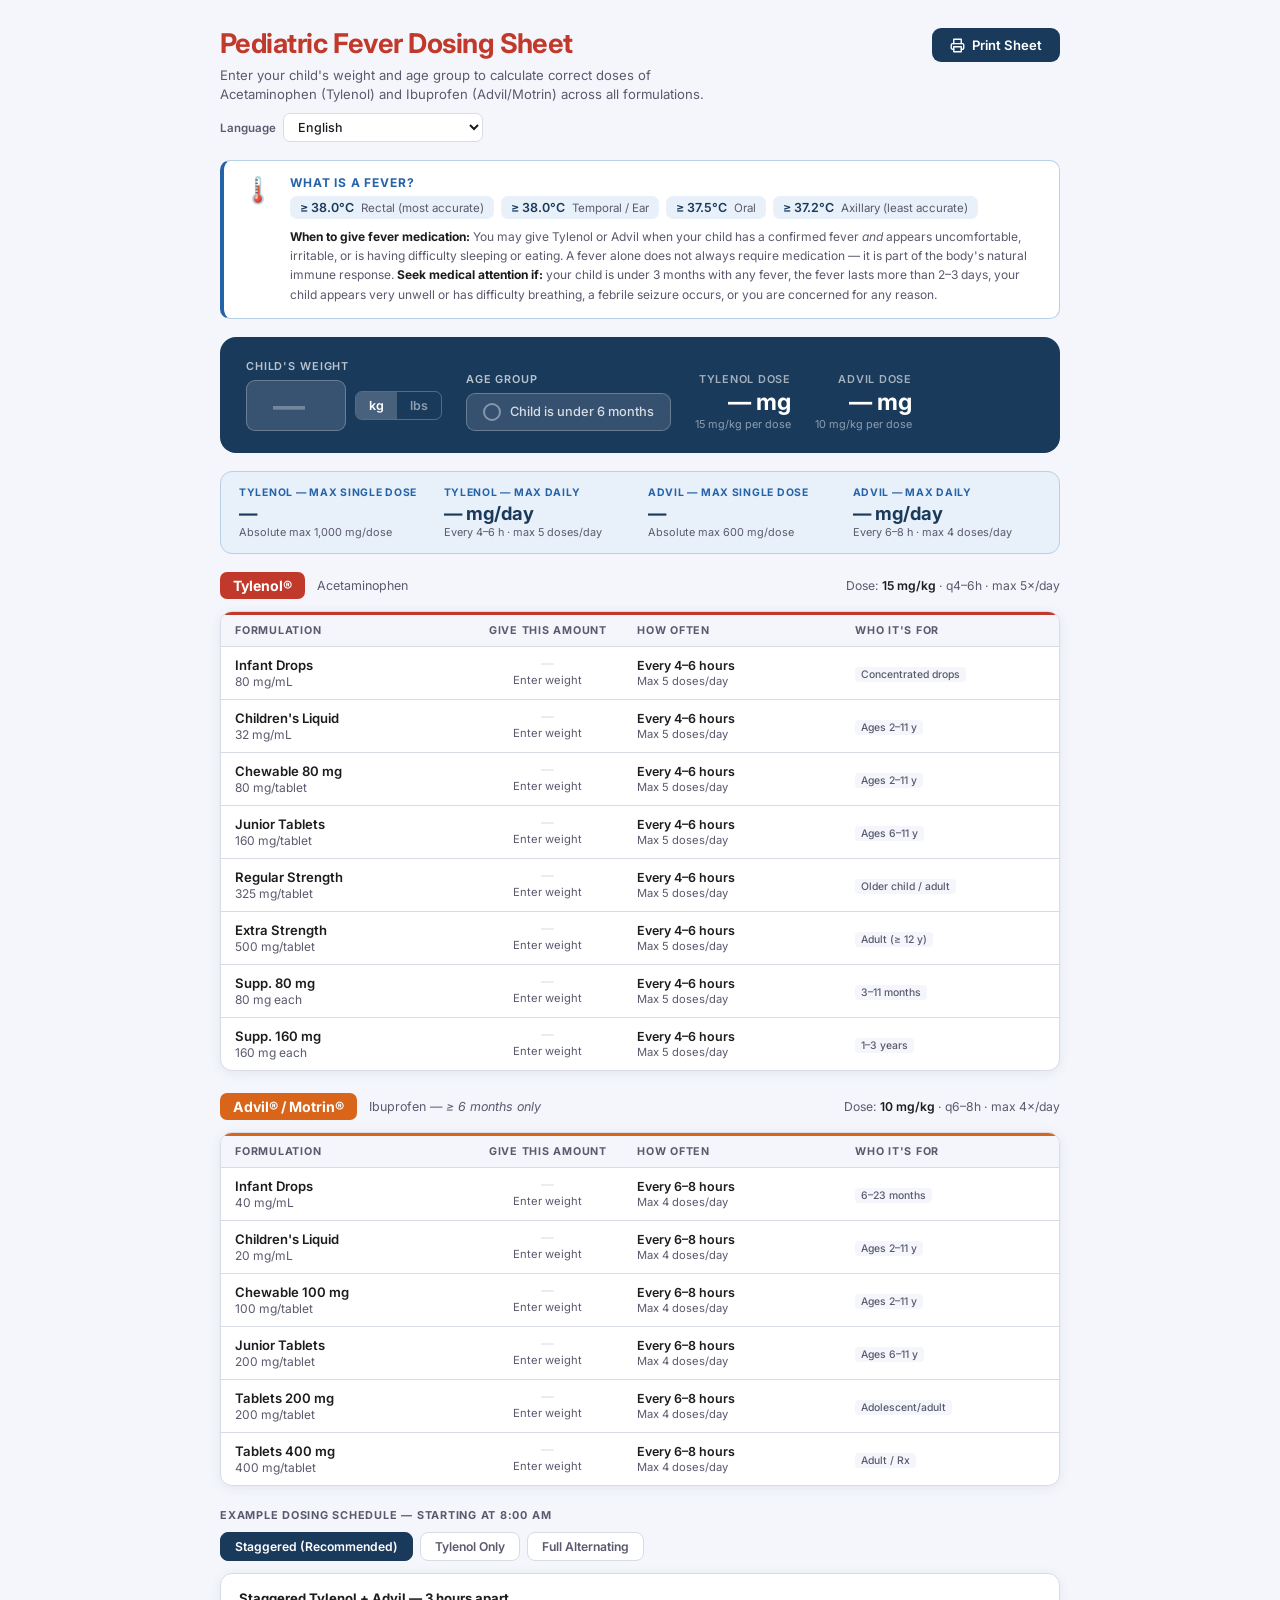
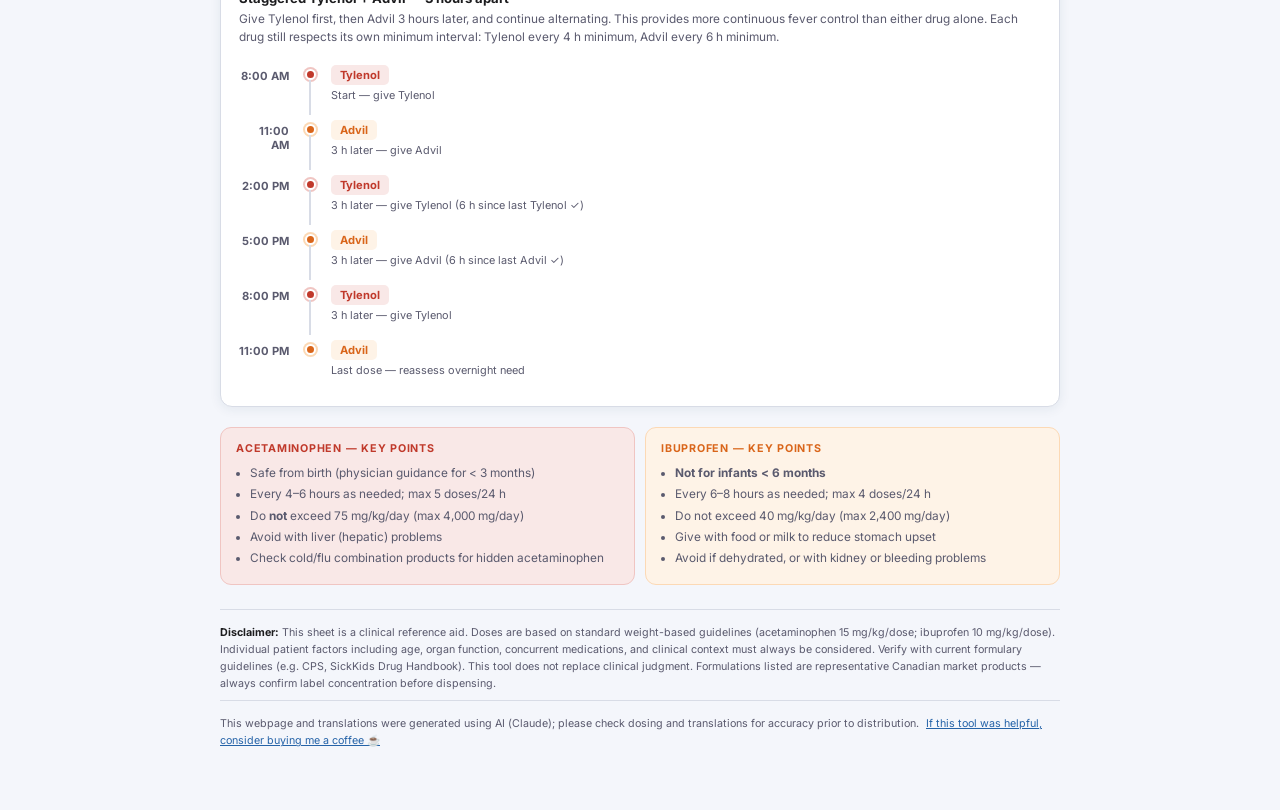
==== commit 71ff6c47: "Update index.html" ====
--- a/fever-sheet/index.html
+++ b/fever-sheet/index.html
@@ -275,6 +275,10 @@
   <footer data-i18n-html="footer_html">
     <strong>Disclaimer:</strong> This sheet is a clinical reference aid. Doses are based on standard weight-based guidelines (acetaminophen 15 mg/kg/dose; ibuprofen 10 mg/kg/dose). Individual patient factors including age, organ function, concurrent medications, and clinical context must always be considered. Verify with current formulary guidelines (e.g. CPS, SickKids Drug Handbook). This tool does not replace clinical judgment. Formulations listed are representative Canadian market products — always confirm label concentration before dispensing.
   </footer>
+  <footer class="no-print" style="margin-top: 8px; font-size: 0.67rem; color: var(--mid);">
+  This webpage and translations were generated using AI (Claude); please check dosing and translations for accuracy prior to distribution.
+  <a href="https://paypal.me/MichaelBravo" target="_blank" rel="noopener" style="color: #2563A8; margin-left: 4px;">If this tool was helpful, consider buying me a coffee ☕</a>
+  </footer>
 
 </div><!-- /.screen-wrapper -->
 
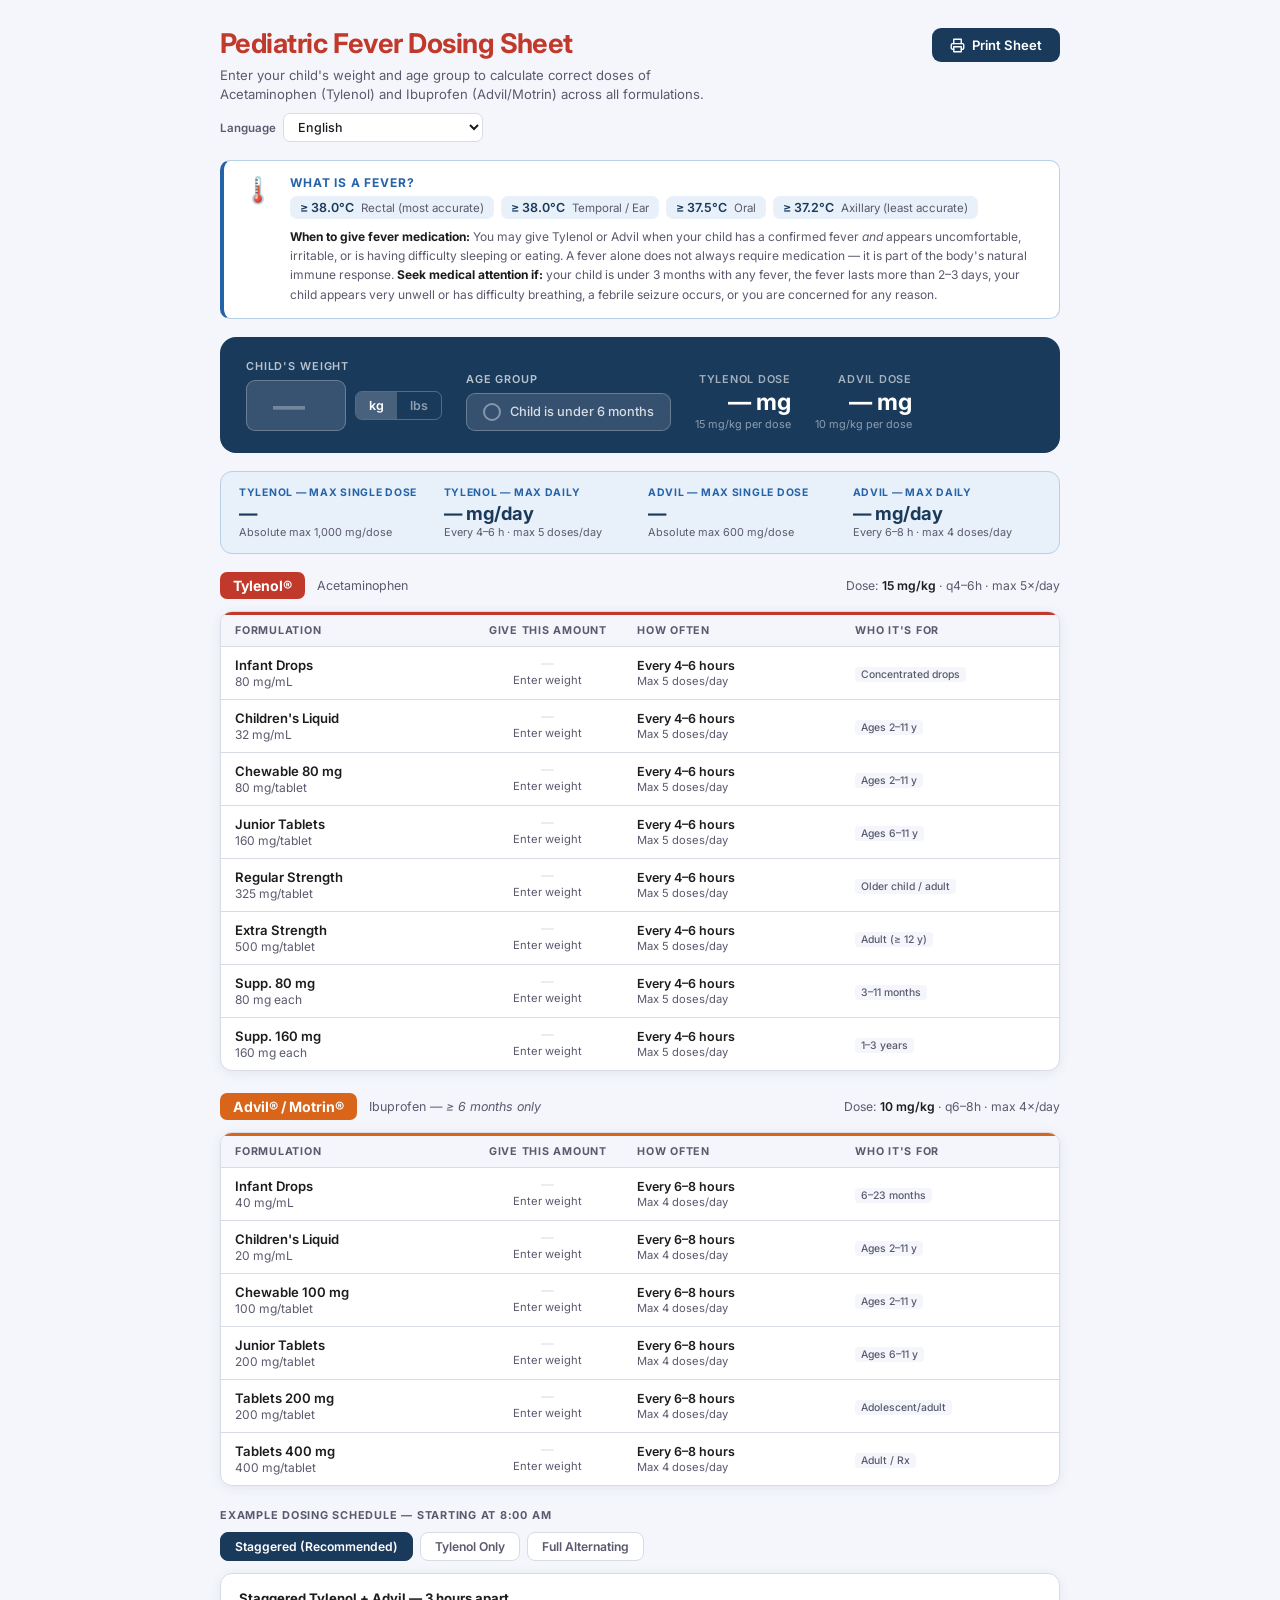
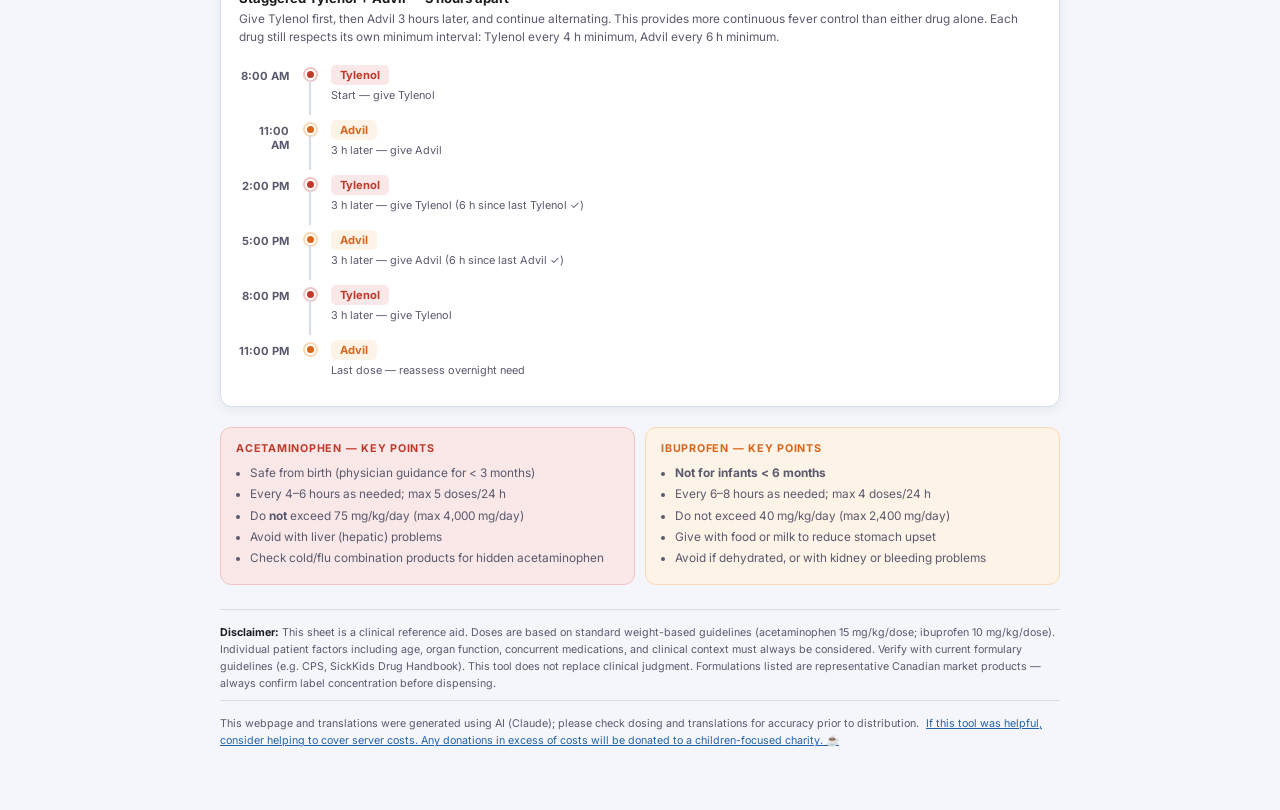
==== commit 1cf8ce92: "Modify donation message in footer of index.html Updated donation link text to reflect server cost su" ====
--- a/fever-sheet/index.html
+++ b/fever-sheet/index.html
@@ -277,7 +277,7 @@
   </footer>
   <footer class="no-print" style="margin-top: 8px; font-size: 0.67rem; color: var(--mid);">
   This webpage and translations were generated using AI (Claude); please check dosing and translations for accuracy prior to distribution.
-  <a href="https://paypal.me/MichaelBravo" target="_blank" rel="noopener" style="color: #2563A8; margin-left: 4px;">If this tool was helpful, consider buying me a coffee ☕</a>
+  <a href="https://paypal.me/MichaelBravo" target="_blank" rel="noopener" style="color: #2563A8; margin-left: 4px;">If this tool was helpful, consider helping to cover server costs. Any donations in excess of costs will be donated to a children-focused charity. ☕</a>
   </footer>
 
 </div><!-- /.screen-wrapper -->
--- a/fever-sheet/styles.css
+++ b/fever-sheet/styles.css
@@ -597,6 +597,7 @@
    PRINT
 ══════════════════════════════════════════ */
 @media print {
+  .no-print { display: none !important; }
   @page { size: letter portrait; margin: 13mm 13mm 13mm 13mm; }
   body {
     background: #fff !important;
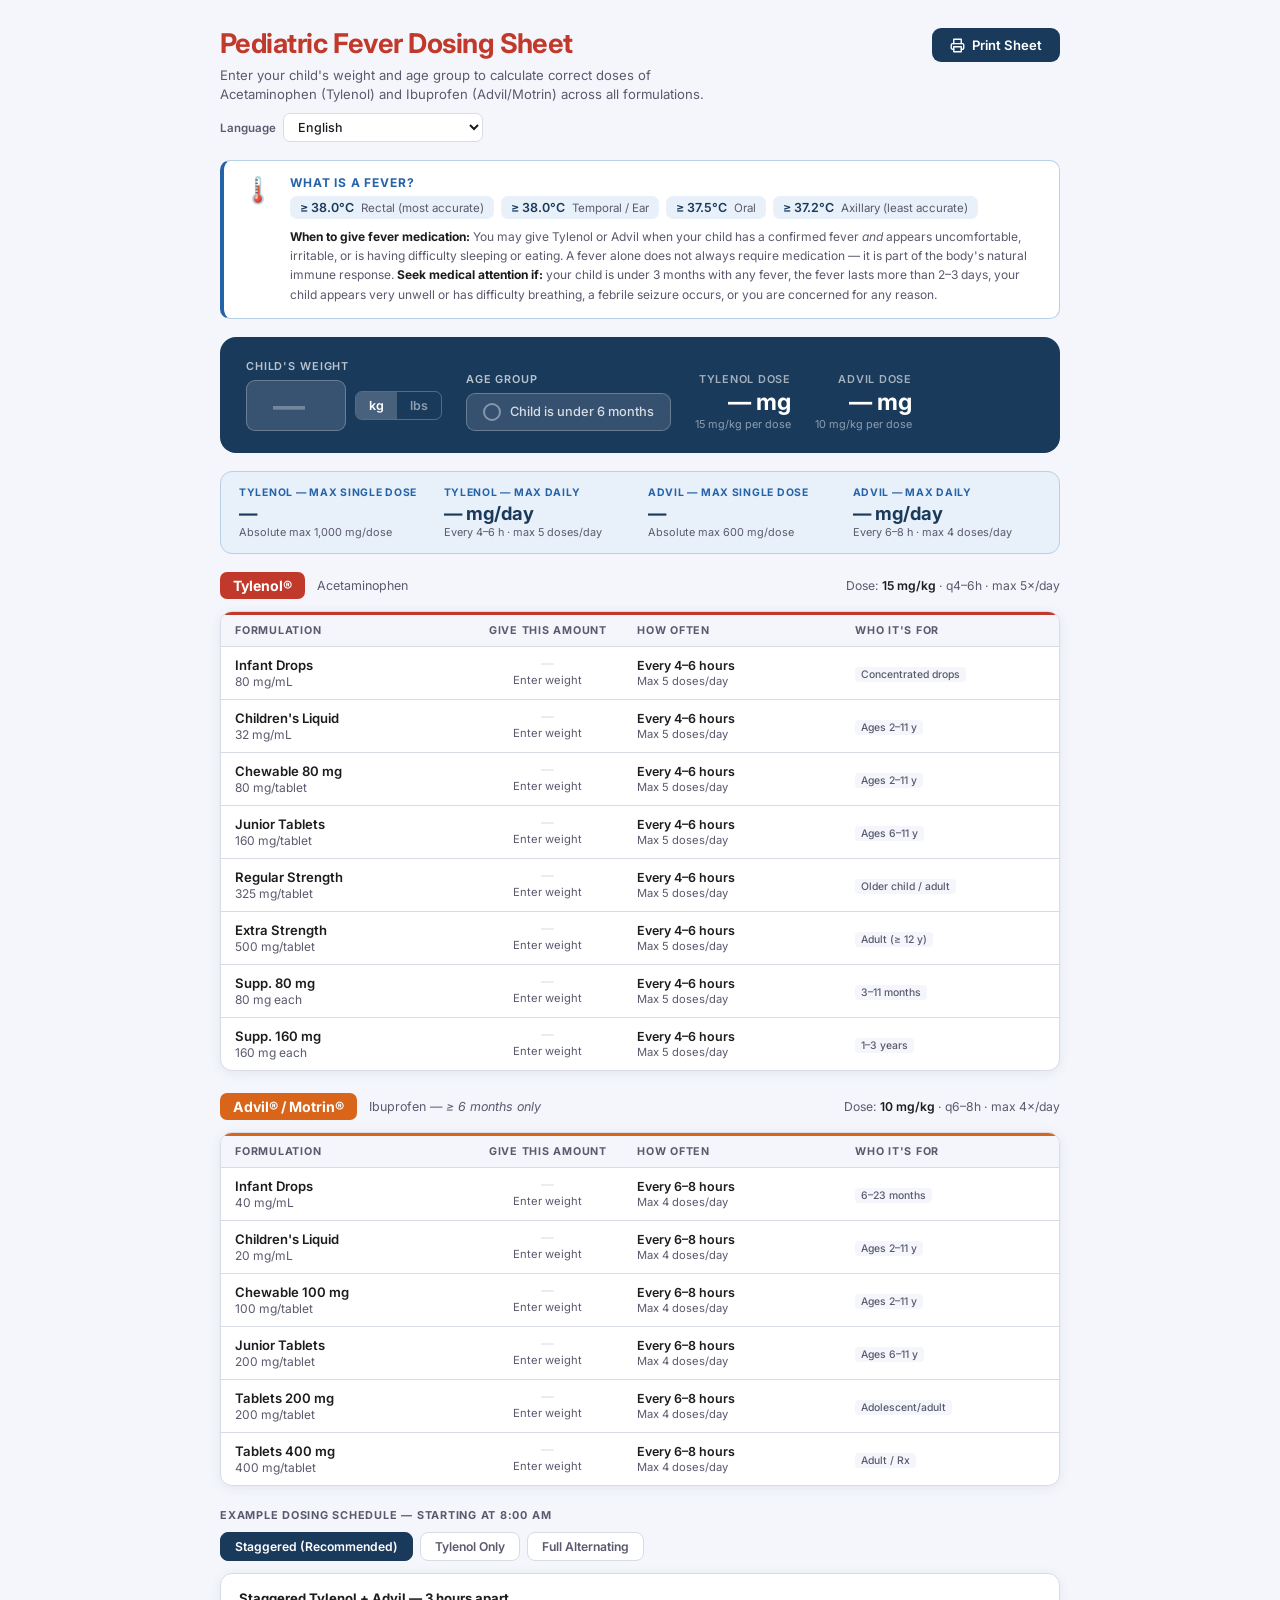
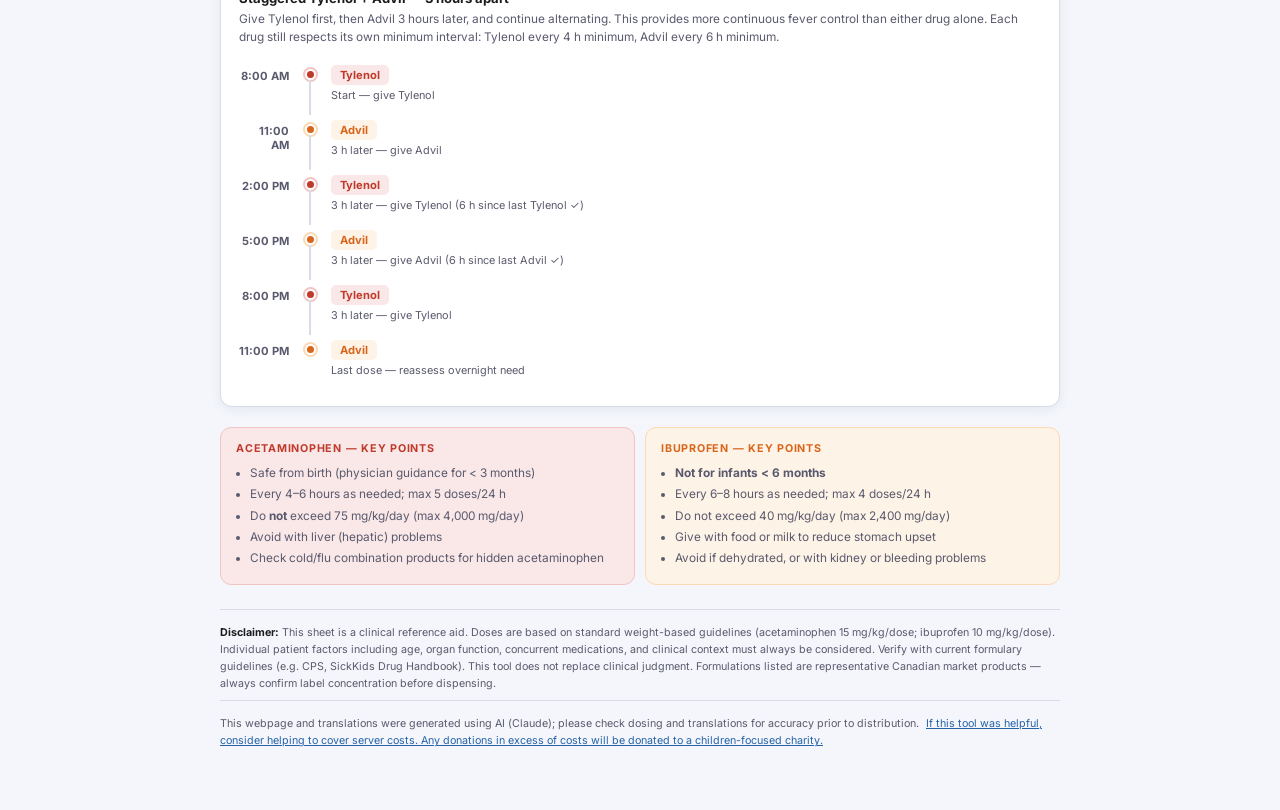
==== commit b7b27604: "Fix HTML footer link formatting" ====
--- a/fever-sheet/index.html
+++ b/fever-sheet/index.html
@@ -277,7 +277,7 @@
   </footer>
   <footer class="no-print" style="margin-top: 8px; font-size: 0.67rem; color: var(--mid);">
   This webpage and translations were generated using AI (Claude); please check dosing and translations for accuracy prior to distribution.
-  <a href="https://paypal.me/MichaelBravo" target="_blank" rel="noopener" style="color: #2563A8; margin-left: 4px;">If this tool was helpful, consider helping to cover server costs. Any donations in excess of costs will be donated to a children-focused charity. ☕</a>
+  <a href="https://paypal.me/MichaelBravo" target="_blank" rel="noopener" style="color: #2563A8; margin-left: 4px;">If this tool was helpful, consider helping to cover server costs. Any donations in excess of costs will be donated to a children-focused charity.</a>
   </footer>
 
 </div><!-- /.screen-wrapper -->
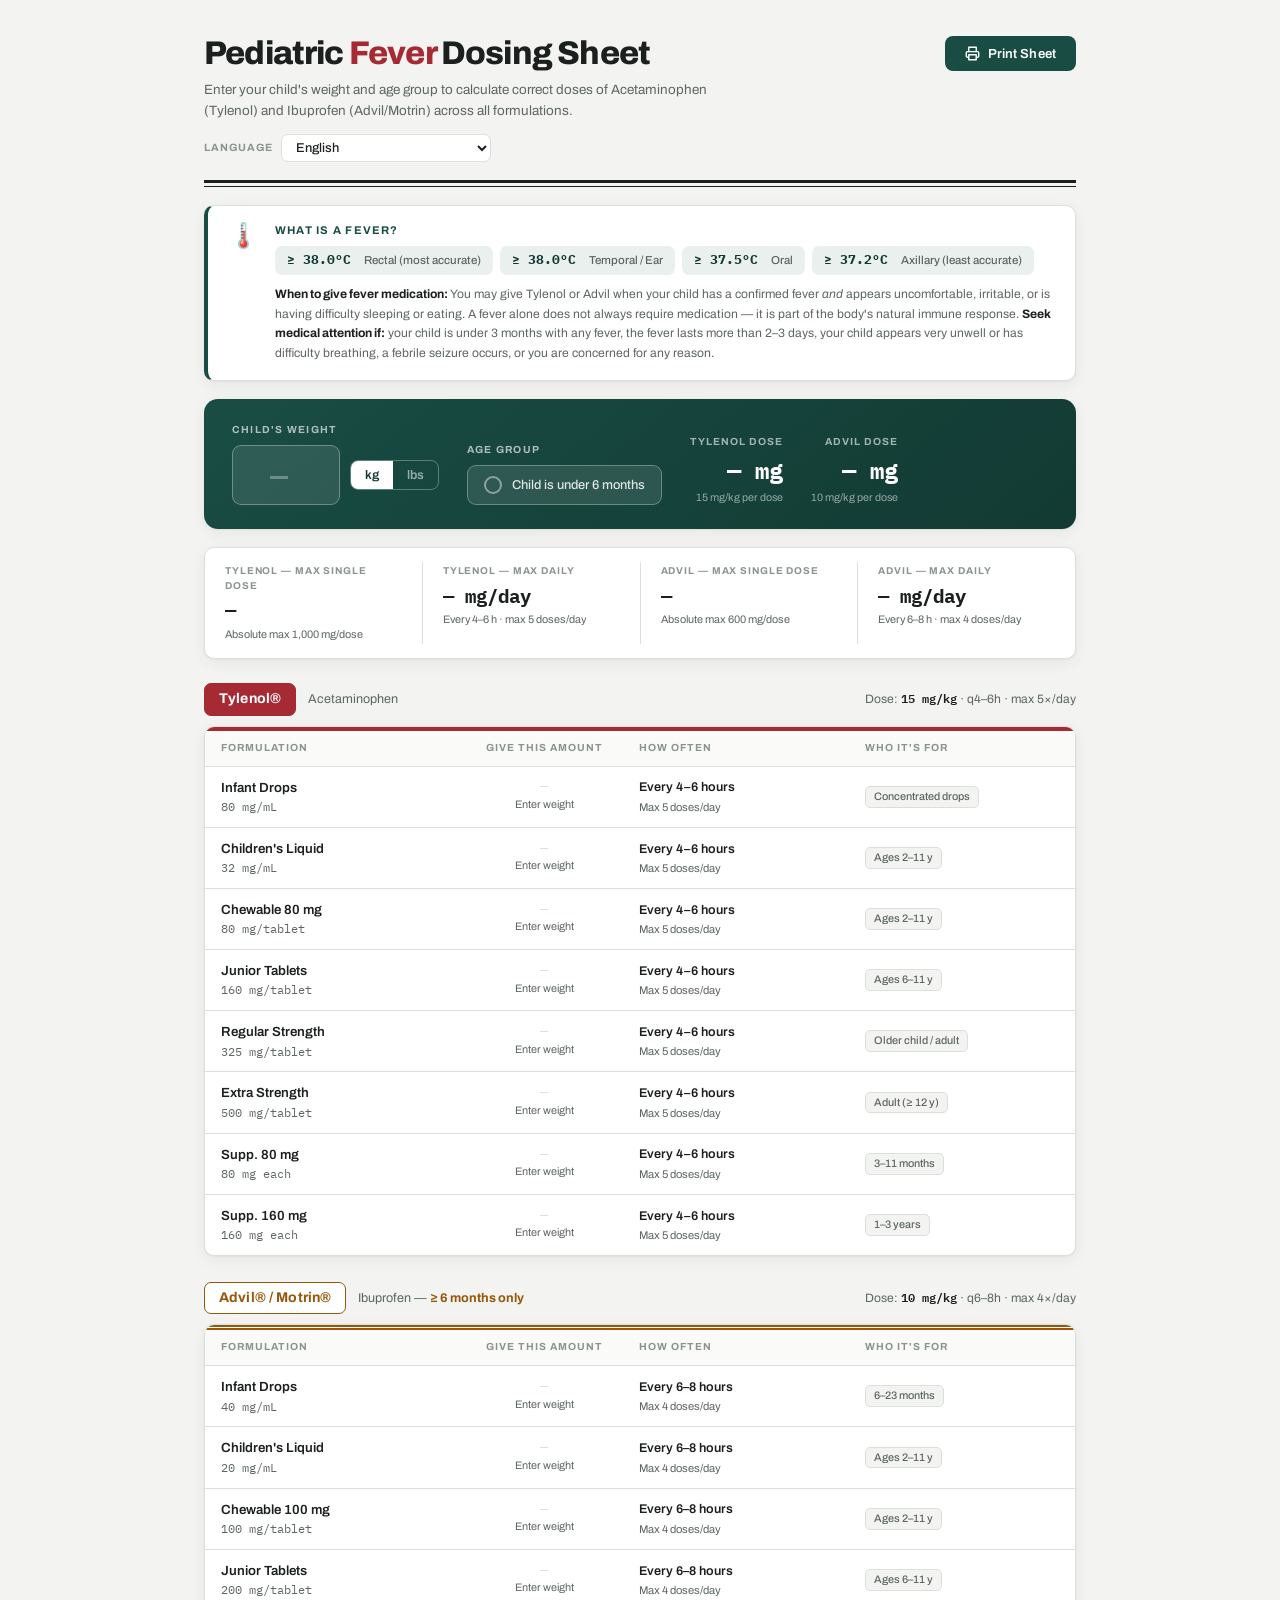
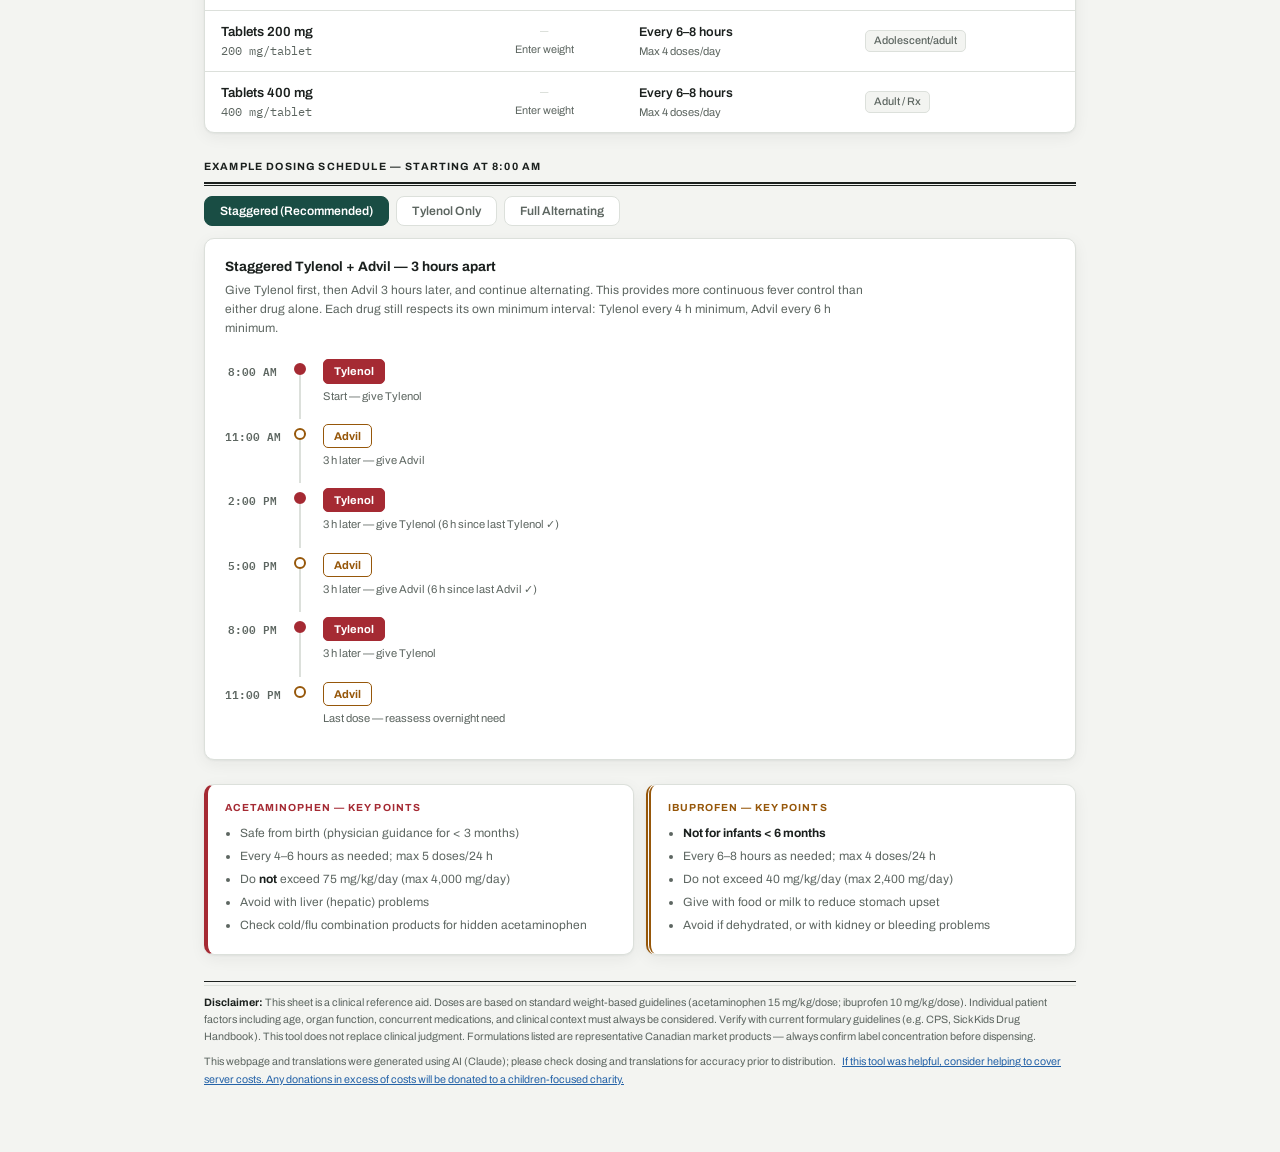
==== commit d3605e7c: "Add files via upload" ====
--- a/fever-sheet/index.html
+++ b/fever-sheet/index.html
@@ -5,7 +5,9 @@
 <meta name="viewport" content="width=device-width, initial-scale=1.0">
 <title>Pediatric Fever Dosing Sheet</title>
 <link rel="icon" href="data:image/svg+xml,<svg xmlns='http://www.w3.org/2000/svg' viewBox='0 0 100 100'><text y='.9em' font-size='90'>🌡️</text></svg>">
-<link href="https://fonts.googleapis.com/css2?family=Inter:wght@300;400;500;600;700&display=swap" rel="stylesheet">
+<link rel="preconnect" href="https://fonts.googleapis.com">
+<link rel="preconnect" href="https://fonts.gstatic.com" crossorigin>
+<link href="https://fonts.googleapis.com/css2?family=Archivo:wght@400;500;600;700;800&family=IBM+Plex+Mono:wght@500;600;700&family=Noto+Sans+Arabic:wght@400;500;600;700&display=swap" rel="stylesheet">
 <link rel="stylesheet" href="styles.css">
 </head>
 <body>
@@ -30,7 +32,7 @@
       </div>
     </div>
 
-    <button class="print-btn" onclick="window.print()">
+    <button class="print-btn" id="printBtn">
       <svg viewBox="0 0 24 24" fill="none" stroke="currentColor" stroke-width="2.2"
            stroke-linecap="round" stroke-linejoin="round" aria-hidden="true">
         <polyline points="6 9 6 2 18 2 18 9"/>
@@ -72,11 +74,10 @@
         <input class="weight-input" id="weightInput"
                type="number" min="1" max="150" step="0.1"
                data-i18n-placeholder="weight_placeholder"
-               placeholder="—"
-               oninput="calculate()">
+               placeholder="—">
         <div class="unit-toggle">
-          <button class="unit-btn active" id="btnKg" onclick="setUnit('kg')">kg</button>
-          <button class="unit-btn" id="btnLbs" onclick="setUnit('lbs')">lbs</button>
+          <button class="unit-btn active" id="btnKg" data-unit="kg">kg</button>
+          <button class="unit-btn" id="btnLbs" data-unit="lbs">lbs</button>
         </div>
       </div>
     </div>
@@ -84,7 +85,7 @@
     <!-- Age group -->
     <div>
       <label data-i18n="label_age_group">Age Group</label>
-      <button class="age-toggle-btn" id="ageToggle" onclick="toggleAge()">
+      <button class="age-toggle-btn" id="ageToggle">
         <div class="check-circle" id="ageCheck"></div>
         <span data-i18n="age_toggle_text">Child is under 6 months</span>
       </button>
@@ -216,9 +217,9 @@
   <div class="schedule-section" id="scheduleSection">
     <div class="schedule-header" data-i18n="schedule_header">Example Dosing Schedule — Starting at 8:00 AM</div>
     <div class="schedule-tabs">
-      <button class="sched-tab active" onclick="setSchedule('staggered')" data-i18n="sched_tab_staggered">Staggered (Recommended)</button>
-      <button class="sched-tab" onclick="setSchedule('tylenol')" data-i18n="sched_tab_tylenol">Tylenol Only</button>
-      <button class="sched-tab" onclick="setSchedule('alternating')" data-i18n="sched_tab_alternating">Full Alternating</button>
+      <button class="sched-tab active" data-schedule="staggered" data-i18n="sched_tab_staggered">Staggered (Recommended)</button>
+      <button class="sched-tab" data-schedule="tylenol" data-i18n="sched_tab_tylenol">Tylenol Only</button>
+      <button class="sched-tab" data-schedule="alternating" data-i18n="sched_tab_alternating">Full Alternating</button>
     </div>
 
     <!-- Staggered panel -->
@@ -274,6 +275,7 @@
   ══════════════════════════════ -->
   <footer data-i18n-html="footer_html">
     <strong>Disclaimer:</strong> This sheet is a clinical reference aid. Doses are based on standard weight-based guidelines (acetaminophen 15 mg/kg/dose; ibuprofen 10 mg/kg/dose). Individual patient factors including age, organ function, concurrent medications, and clinical context must always be considered. Verify with current formulary guidelines (e.g. CPS, SickKids Drug Handbook). This tool does not replace clinical judgment. Formulations listed are representative Canadian market products — always confirm label concentration before dispensing.
+    This webpage and translations were generated using AI (Claude); please check the dosing and translations for accuracy prior to distrubiton.
   </footer>
   <footer class="no-print" style="margin-top: 8px; font-size: 0.67rem; color: var(--mid);">
   This webpage and translations were generated using AI (Claude); please check dosing and translations for accuracy prior to distribution.
--- a/fever-sheet/styles.css
+++ b/fever-sheet/styles.css
@@ -1,370 +1,531 @@
-/* ═══════════════════════════════════════════════
-   Pediatric Fever Dosing Sheet — styles.css
-   Original styles preserved; lang selector +
-   RTL overrides appended at bottom.
-═══════════════════════════════════════════════ */
+/* ═══════════════════════════════════════════════════════════════
+   Pediatric Fever Dosing Sheet — styles.css (monograph redesign)
+
+   DESIGN SYSTEM — "pharmacopoeia monograph"
+   The two drugs are distinguished by RULE STYLE, not just color,
+   so the sheet remains fully legible on black-and-white printers:
+
+     · Acetaminophen (Tylenol)  →  SOLID rules · FILLED markers
+     · Ibuprofen (Advil)        →  DOUBLE rules · HOLLOW markers
+
+   On screen, color reinforces the system (oxblood / amber on a
+   clinical green-teal structural ink). In print, everything
+   collapses to black ink on white paper with zero loss of meaning.
+
+   All class names and IDs are unchanged — script.js untouched.
+═══════════════════════════════════════════════════════════════ */
 
 :root {
-  --red: #C0392B;
-  --red-light: #F9E8E7;
-  --blue: #1A3A5C;
-  --blue-mid: #2563A8;
-  --blue-light: #E8F0FA;
-  --orange: #D9651A;
-  --orange-light: #FEF3E7;
-  --ink: #1C1C1E;
-  --mid: #5A5A6E;
-  --rule: #D8DCE6;
-  --bg: #F4F6FB;
-  --card: #FFFFFF;
-  --shadow: 0 2px 12px rgba(26,58,92,0.08);
+  /* structural ink */
+  --teal:       #194D44;
+  --teal-deep:  #123A33;
+  --teal-soft:  #E9F0ED;
+
+  /* drug identities */
+  --tylenol:       #A52A33;
+  --tylenol-soft:  #F8ECED;
+  --advil:         #96570A;
+  --advil-soft:    #F8EFE0;
+
+  /* neutrals */
+  --ink:   #1B201E;
+  --mid:   #5D6661;
+  --faint: #8A938D;
+  --rule:  #DCE0DB;
+  --bg:    #F3F4F1;
+  --card:  #FFFFFF;
+
+  /* legacy aliases (referenced inline in index.html / script.js) */
+  --red:      var(--tylenol);
+  --blue:     var(--teal);
+  --blue-mid: var(--teal-deep);
+  --orange:   var(--advil);
+
+  --shadow: 0 1px 2px rgba(27,32,30,0.05), 0 4px 16px rgba(27,32,30,0.06);
+  --radius: 10px;
+
+  --font-ui:   'Archivo', 'Helvetica Neue', sans-serif;
+  --font-mono: 'IBM Plex Mono', 'Courier New', monospace;
 }
 
 *, *::before, *::after { box-sizing: border-box; margin: 0; padding: 0; }
 
+html { -webkit-text-size-adjust: 100%; }
+
 body {
-  font-family: 'Inter', sans-serif;
+  font-family: var(--font-ui);
   background: var(--bg);
   color: var(--ink);
   min-height: 100vh;
   font-size: 14px;
+  line-height: 1.45;
+}
+
+button, input, select { font-family: inherit; }
+
+:focus-visible {
+  outline: 2px solid var(--teal);
+  outline-offset: 2px;
+}
+
+@media (prefers-reduced-motion: reduce) {
+  *, *::before, *::after { transition: none !important; animation: none !important; }
 }
 
 .screen-wrapper {
-  max-width: 880px;
+  max-width: 920px;
   margin: 0 auto;
-  padding: 28px 20px 60px;
-}
-
-/* ── HEADER ── */
+  padding: 36px 24px 64px;
+}
+
+/* ═══════════════ MASTHEAD ═══════════════
+   Signature motif: the monograph double rule —
+   a heavy rule paired with a hairline beneath it.   */
 header {
   display: flex;
   align-items: flex-start;
   justify-content: space-between;
-  gap: 16px;
-  margin-bottom: 18px;
+  gap: 20px;
   flex-wrap: wrap;
-}
+  position: relative;
+  padding-bottom: 18px;
+  margin-bottom: 22px;
+  border-bottom: 3px solid var(--ink);
+}
+header::after {
+  content: '';
+  position: absolute;
+  inset-inline: 0;
+  bottom: -7px;
+  height: 1px;
+  background: var(--ink);
+}
+
 .header-left h1 {
-  font-size: 1.7rem;
-  font-weight: 700;
-  color: var(--blue);
-  line-height: 1.2;
-  letter-spacing: -0.02em;
-}
-.header-left h1 span { color: var(--red); }
+  font-size: 2.05rem;
+  font-weight: 800;
+  letter-spacing: -0.025em;
+  line-height: 1.08;
+  color: var(--ink);
+  text-wrap: balance;
+}
+.header-left h1 span[data-i18n="header_title_highlight"] { color: var(--tylenol); }
+
 .header-left p {
-  font-size: 0.82rem;
-  color: var(--mid);
-  margin-top: 5px;
-  max-width: 500px;
-  line-height: 1.5;
+  font-size: 0.84rem;
+  color: var(--mid);
+  margin-top: 9px;
+  max-width: 540px;
+  line-height: 1.55;
 }
 
 .print-btn {
   flex-shrink: 0;
   display: flex;
   align-items: center;
-  gap: 7px;
-  background: var(--blue);
+  gap: 8px;
+  background: var(--teal);
   color: #fff;
   border: none;
-  border-radius: 9px;
-  padding: 9px 18px;
-  font-family: 'Inter', sans-serif;
+  border-radius: 8px;
+  padding: 10px 20px;
   font-size: 0.82rem;
   font-weight: 600;
+  letter-spacing: 0.01em;
   cursor: pointer;
-  transition: background 0.15s;
-}
-.print-btn:hover { background: var(--blue-mid); }
+  transition: background 0.15s, transform 0.1s;
+}
+.print-btn:hover  { background: var(--teal-deep); }
+.print-btn:active { transform: translateY(1px); }
 .print-btn svg { width: 15px; height: 15px; }
 
-/* ── FEVER DEFINITION BOX ── */
+/* Language selector */
+.lang-selector-wrap {
+  display: flex;
+  align-items: center;
+  gap: 8px;
+  margin-top: 12px;
+}
+.lang-selector-label {
+  font-size: 0.66rem;
+  font-weight: 700;
+  letter-spacing: 0.1em;
+  text-transform: uppercase;
+  color: var(--faint);
+  white-space: nowrap;
+}
+#langSelect {
+  font-size: 0.8rem;
+  font-weight: 500;
+  color: var(--ink);
+  background: var(--card);
+  border: 1px solid var(--rule);
+  border-radius: 7px;
+  padding: 5px 10px;
+  cursor: pointer;
+  outline: none;
+  transition: border-color 0.15s;
+  max-width: 210px;
+}
+#langSelect:hover, #langSelect:focus { border-color: var(--teal); }
+
+/* ═══════════════ FEVER DEFINITION ═══════════════ */
 .fever-box {
-  background: #fff;
-  border: 1.5px solid #b8cfe8;
-  border-left: 4px solid var(--blue-mid);
-  border-radius: 10px;
-  padding: 14px 18px;
+  background: var(--card);
+  border: 1px solid var(--rule);
+  border-inline-start: 4px solid var(--teal);
+  border-radius: var(--radius);
+  padding: 16px 20px;
   margin-bottom: 18px;
   display: grid;
   grid-template-columns: auto 1fr;
   gap: 12px 16px;
   align-items: start;
-}
-.fever-icon { font-size: 1.6rem; line-height: 1; margin-top: 2px; }
+  box-shadow: var(--shadow);
+}
+.fever-icon { font-size: 1.55rem; line-height: 1; margin-top: 2px; }
 .fever-box h3 {
-  font-size: 0.75rem;
-  font-weight: 700;
-  letter-spacing: 0.07em;
+  font-size: 0.7rem;
+  font-weight: 700;
+  letter-spacing: 0.11em;
   text-transform: uppercase;
-  color: var(--blue-mid);
-  margin-bottom: 6px;
+  color: var(--teal);
+  margin-bottom: 8px;
 }
 .fever-temps {
   display: flex;
   flex-wrap: wrap;
   gap: 7px;
-  margin-bottom: 8px;
+  margin-bottom: 10px;
 }
 .temp-chip {
-  background: var(--blue-light);
+  background: var(--teal-soft);
+  border: 1px solid transparent;
   border-radius: 7px;
-  padding: 4px 10px;
-  font-size: 0.78rem;
-  font-weight: 600;
-  color: var(--blue);
-}
-.temp-chip span { font-weight: 400; color: var(--mid); font-size: 0.72rem; margin-inline-start: 4px; }
+  padding: 4px 11px;
+  font-size: 0.8rem;
+  font-weight: 700;
+  font-family: var(--font-mono);
+  color: var(--teal-deep);
+}
+.temp-chip span {
+  font-family: var(--font-ui);
+  font-weight: 500;
+  color: var(--mid);
+  font-size: 0.72rem;
+  margin-inline-start: 5px;
+}
 .fever-note {
-  font-size: 0.75rem;
-  color: var(--mid);
-  line-height: 1.6;
-}
-.fever-note strong { color: var(--ink); }
-
-/* ── INPUT CARD ── */
+  font-size: 0.76rem;
+  color: var(--mid);
+  line-height: 1.62;
+}
+.fever-note strong { color: var(--ink); font-weight: 700; }
+
+/* ═══════════════ INPUT PANEL ═══════════════ */
 .input-card {
-  background: var(--blue);
-  border-radius: 16px;
-  padding: 22px 26px;
+  background: var(--teal);
+  background: linear-gradient(140deg, var(--teal) 0%, var(--teal-deep) 100%);
+  border-radius: 14px;
+  padding: 24px 28px;
   margin-bottom: 18px;
   display: flex;
   align-items: flex-end;
-  gap: 24px;
+  gap: 28px;
   flex-wrap: wrap;
+  box-shadow: var(--shadow);
 }
 .input-card label {
-  color: rgba(255,255,255,0.7);
-  font-size: 0.68rem;
-  font-weight: 600;
-  letter-spacing: 0.08em;
+  color: rgba(255,255,255,0.65);
+  font-size: 0.64rem;
+  font-weight: 700;
+  letter-spacing: 0.12em;
   text-transform: uppercase;
   display: block;
-  margin-bottom: 7px;
-}
-.weight-row { display: flex; align-items: center; gap: 9px; }
+  margin-bottom: 8px;
+}
+.weight-row { display: flex; align-items: center; gap: 10px; }
 .weight-input {
-  background: rgba(255,255,255,0.13);
-  border: 1.5px solid rgba(255,255,255,0.25);
+  background: rgba(255,255,255,0.1);
+  border: 1px solid rgba(255,255,255,0.3);
   border-radius: 9px;
   color: #fff;
-  font-family: 'Inter', sans-serif;
-  font-size: 2rem;
-  font-weight: 700;
-  width: 100px;
-  padding: 5px 10px;
+  font-family: var(--font-mono);
+  font-size: 1.9rem;
+  font-weight: 600;
+  width: 108px;
+  padding: 6px 10px;
   outline: none;
-  transition: border-color 0.15s;
+  transition: border-color 0.15s, background 0.15s;
   text-align: center;
 }
 .weight-input::placeholder { color: rgba(255,255,255,0.3); }
-.weight-input:focus { border-color: rgba(255,255,255,0.65); }
+.weight-input:focus { border-color: rgba(255,255,255,0.85); background: rgba(255,255,255,0.16); }
 
 .unit-toggle {
   display: flex;
-  border-radius: 7px;
+  border-radius: 8px;
   overflow: hidden;
-  border: 1.5px solid rgba(255,255,255,0.25);
+  border: 1px solid rgba(255,255,255,0.3);
 }
 .unit-btn {
   background: transparent;
   border: none;
-  color: rgba(255,255,255,0.5);
-  font-family: 'Inter', sans-serif;
+  color: rgba(255,255,255,0.55);
   font-size: 0.78rem;
   font-weight: 600;
-  padding: 6px 13px;
+  padding: 7px 14px;
   cursor: pointer;
   transition: all 0.15s;
 }
-.unit-btn.active { background: rgba(255,255,255,0.2); color: #fff; }
-
-/* Age Toggle */
+.unit-btn.active { background: #fff; color: var(--teal-deep); }
+
+/* Age toggle */
 .age-toggle-btn {
   display: flex;
   align-items: center;
-  gap: 9px;
-  background: rgba(255,255,255,0.12);
-  border: 1.5px solid rgba(255,255,255,0.25);
+  gap: 10px;
+  background: rgba(255,255,255,0.1);
+  border: 1px solid rgba(255,255,255,0.3);
   border-radius: 9px;
-  color: rgba(255,255,255,0.8);
-  font-family: 'Inter', sans-serif;
+  color: rgba(255,255,255,0.85);
   font-size: 0.8rem;
   font-weight: 500;
-  padding: 9px 16px;
+  padding: 10px 16px;
   cursor: pointer;
   transition: all 0.2s;
   white-space: nowrap;
 }
+.age-toggle-btn:hover { background: rgba(255,255,255,0.16); }
 .age-toggle-btn.under6 {
-  background: rgba(192,57,43,0.45);
-  border-color: rgba(255,140,120,0.5);
-  color: #fff;
+  background: rgba(255,255,255,0.92);
+  border-color: #fff;
+  color: var(--tylenol);
+  font-weight: 700;
 }
 .check-circle {
   width: 18px; height: 18px;
   border-radius: 50%;
-  border: 2px solid rgba(255,255,255,0.4);
+  border: 2px solid rgba(255,255,255,0.45);
   display: flex; align-items: center; justify-content: center;
   font-size: 10px; font-weight: 700;
   flex-shrink: 0;
   transition: all 0.2s;
 }
 .age-toggle-btn.under6 .check-circle {
-  background: #fff;
-  border-color: #fff;
-  color: var(--red);
-}
-
+  background: var(--tylenol);
+  border-color: var(--tylenol);
+  color: #fff;
+}
+
+/* Live dose readouts */
 .dose-display { text-align: end; }
 .dose-display .dose-label {
   color: rgba(255,255,255,0.6);
-  font-size: 0.68rem;
-  font-weight: 600;
-  letter-spacing: 0.07em;
+  font-size: 0.64rem;
+  font-weight: 700;
+  letter-spacing: 0.1em;
   text-transform: uppercase;
 }
 .dose-display .dose-value {
-  font-size: 1.45rem;
+  font-family: var(--font-mono);
+  font-size: 1.5rem;
   font-weight: 700;
   color: #fff;
+  margin-top: 3px;
+}
+.dose-display .dose-sub {
+  font-size: 0.67rem;
+  color: rgba(255,255,255,0.55);
   margin-top: 2px;
-}
-.dose-display .dose-sub {
-  font-size: 0.68rem;
-  color: rgba(255,255,255,0.5);
-  margin-top: 1px;
 }
 
 .input-age-note {
   width: 100%;
   border-radius: 8px;
-  padding: 8px 14px;
-  font-size: 0.74rem;
-  line-height: 1.45;
+  padding: 9px 14px;
+  font-size: 0.76rem;
+  line-height: 1.5;
 }
 .input-age-note.hidden { display: none; }
-.input-age-note.warn { background: rgba(192,57,43,0.3); color: #ffd5d1; }
-
-/* ── MAX BANNER ── */
+.input-age-note.warn {
+  background: rgba(0,0,0,0.28);
+  border: 1px solid rgba(255,205,200,0.5);
+  color: #FFD9D5;
+  font-weight: 500;
+}
+
+/* ═══════════════ MAX BANNER ═══════════════ */
 .max-banner {
-  border-radius: 12px;
-  padding: 14px 18px;
-  margin-bottom: 18px;
+  border-radius: var(--radius);
+  padding: 14px 0;
+  margin-bottom: 24px;
   display: flex;
-  gap: 16px;
   flex-wrap: wrap;
-  background: var(--blue-light);
-  border: 1px solid #b8cfe8;
-}
-.max-item { flex: 1; min-width: 130px; }
+  background: var(--card);
+  border: 1px solid var(--rule);
+  box-shadow: var(--shadow);
+}
+.max-item {
+  flex: 1;
+  min-width: 150px;
+  padding: 2px 20px;
+  border-inline-start: 1px solid var(--rule);
+}
+.max-item:first-child { border-inline-start: none; }
 .max-label {
-  font-size: 0.65rem;
-  font-weight: 700;
-  letter-spacing: 0.07em;
+  font-size: 0.62rem;
+  font-weight: 700;
+  letter-spacing: 0.09em;
   text-transform: uppercase;
-  color: var(--blue-mid);
-  margin-bottom: 3px;
-}
-.max-val { font-size: 1.15rem; font-weight: 700; color: var(--blue); }
-.max-sub { font-size: 0.68rem; color: var(--mid); margin-top: 1px; }
-
-/* ── DRUG SECTIONS ── */
-.drug-section { margin-bottom: 22px; }
+  color: var(--faint);
+  margin-bottom: 4px;
+}
+.max-val {
+  font-family: var(--font-mono);
+  font-size: 1.18rem;
+  font-weight: 700;
+  color: var(--ink);
+}
+.max-sub { font-size: 0.68rem; color: var(--mid); margin-top: 2px; }
+
+/* ═══════════════ DRUG SECTIONS ═══════════════
+   Identity system:
+   Tylenol → solid rule, filled badge
+   Advil   → double rule, outlined badge          */
+.drug-section { margin-bottom: 26px; }
+
 .drug-header {
   display: flex;
-  align-items: center;
+  align-items: baseline;
   gap: 12px;
-  margin-bottom: 12px;
+  margin-bottom: 0;
+  padding-bottom: 10px;
   flex-wrap: wrap;
 }
 .drug-badge {
   border-radius: 7px;
-  padding: 5px 13px;
+  padding: 5px 14px;
   font-size: 0.88rem;
   font-weight: 700;
-}
-.badge-tylenol { background: var(--red); color: #fff; }
-.badge-advil   { background: var(--orange); color: #fff; }
-.drug-generic { font-size: 0.78rem; color: var(--mid); }
-.drug-dose-range { margin-inline-start: auto; font-size: 0.76rem; color: var(--mid); text-align: end; }
-.drug-dose-range strong { color: var(--ink); font-weight: 600; }
-
-/* ── DOSING TABLE ── */
+  letter-spacing: 0.01em;
+}
+.badge-tylenol {
+  background: var(--tylenol);
+  color: #fff;
+  border: 1.5px solid var(--tylenol);
+}
+.badge-advil {
+  background: #fff;
+  color: var(--advil);
+  border: 1.5px solid var(--advil);
+}
+.drug-generic { font-size: 0.79rem; color: var(--mid); }
+.drug-generic em { font-style: normal; font-weight: 700; color: var(--advil); }
+.drug-dose-range {
+  margin-inline-start: auto;
+  font-size: 0.76rem;
+  color: var(--mid);
+  text-align: end;
+}
+.drug-dose-range strong {
+  font-family: var(--font-mono);
+  color: var(--ink);
+  font-weight: 600;
+}
+
+/* ═══════════════ DOSING TABLES ═══════════════ */
 .dose-table-wrap {
   background: var(--card);
-  border-radius: 12px;
-  border: 1.5px solid var(--rule);
+  border: 1px solid var(--rule);
+  border-radius: var(--radius);
   overflow: hidden;
   box-shadow: var(--shadow);
 }
 .dose-table {
   width: 100%;
   border-collapse: collapse;
-  font-size: 0.82rem;
-}
-.dose-table thead tr {
-  background: var(--bg);
-}
-.dose-table.tylenol thead tr { border-top: 3px solid var(--red); }
-.dose-table.advil   thead tr { border-top: 3px solid var(--orange); }
+  font-size: 0.83rem;
+}
+/* drug rule signature on the table head */
+.dose-table.tylenol thead tr { border-top: 4px solid var(--tylenol); }
+.dose-table.advil   thead tr { border-top: 4px double var(--advil); border-top-width: 5px; }
+
+.dose-table thead tr { background: #FAFBF9; }
 
 .dose-table th {
-  padding: 9px 14px;
+  padding: 10px 16px;
   text-align: start;
-  font-size: 0.67rem;
-  font-weight: 700;
-  letter-spacing: 0.07em;
+  font-size: 0.64rem;
+  font-weight: 700;
+  letter-spacing: 0.1em;
   text-transform: uppercase;
-  color: var(--mid);
-  border-bottom: 1.5px solid var(--rule);
+  color: var(--faint);
+  border-bottom: 1px solid var(--rule);
   white-space: nowrap;
 }
 .dose-table th.col-amount { text-align: center; }
 
 .dose-table td {
-  padding: 10px 14px;
+  padding: 11px 16px;
   vertical-align: middle;
   border-bottom: 1px solid var(--rule);
 }
 .dose-table tbody tr:last-child td { border-bottom: none; }
-.dose-table tbody tr:hover { background: #fafbfd; }
+.dose-table tbody tr:hover { background: #FAFBF9; }
 
 .td-formulation { font-weight: 600; color: var(--ink); }
-.td-conc { font-size: 0.75rem; color: var(--mid); margin-top: 1px; }
+.td-conc {
+  font-size: 0.73rem;
+  font-family: var(--font-mono);
+  color: var(--mid);
+  margin-top: 2px;
+}
 .td-note-tag {
   display: inline-block;
-  margin-top: 3px;
   background: var(--bg);
-  border-radius: 4px;
-  padding: 1px 6px;
-  font-size: 0.65rem;
+  border: 1px solid var(--rule);
+  border-radius: 5px;
+  padding: 2px 8px;
+  font-size: 0.68rem;
   color: var(--mid);
   font-weight: 500;
 }
 
 .td-amount {
   text-align: center;
-  font-size: 1.35rem;
+  font-family: var(--font-mono);
+  font-size: 1.3rem;
   font-weight: 700;
   line-height: 1;
   white-space: nowrap;
 }
-.td-amount.tylenol-amt { color: var(--red); }
-.td-amount.advil-amt   { color: var(--orange); }
-.td-amount.pending     { color: var(--rule); font-size: 0.8rem; font-weight: 400; }
+.td-amount.tylenol-amt { color: var(--tylenol); }
+.td-amount.advil-amt   { color: var(--advil); }
+.td-amount.pending     { color: var(--rule); font-size: 0.85rem; font-weight: 500; }
 
 .td-unit {
-  font-size: 0.7rem;
-  color: var(--mid);
-  margin-top: 2px;
+  font-size: 0.68rem;
+  color: var(--mid);
+  margin-top: 3px;
   text-align: center;
 }
 
+.td-liquid-tag {
+  display: inline-block;
+  margin-top: 5px;
+  padding: 2px 8px;
+  font-size: 0.62rem;
+  font-weight: 600;
+  line-height: 1.35;
+  color: var(--mid);
+  border: 1px dashed var(--faint);
+  border-radius: 5px;
+  max-width: 130px;
+}
+
 .td-freq {
-  font-size: 0.78rem;
+  font-size: 0.79rem;
   font-weight: 600;
   color: var(--ink);
   white-space: nowrap;
@@ -373,74 +534,95 @@
   font-size: 0.7rem;
   color: var(--mid);
   font-weight: 400;
-  margin-top: 1px;
-}
-
-/* ── ADVIL WARNING ── */
+  margin-top: 2px;
+}
+
+/* ═══════════════ ADVIL < 6 MO WARNING ═══════════════ */
 .advil-warning {
-  background: #FFF4E5;
-  border: 2px solid var(--orange);
-  border-radius: 13px;
+  background: var(--card);
+  border: 2px solid var(--tylenol);
+  outline: 1px solid var(--tylenol);
+  outline-offset: 3px;
+  border-radius: var(--radius);
   padding: 20px 24px;
-  margin-bottom: 20px;
+  margin: 4px 2px 24px;
   display: none;
   align-items: flex-start;
   gap: 16px;
 }
 .advil-warning.show { display: flex; }
-.advil-warning-icon { font-size: 2rem; flex-shrink: 0; }
-.advil-warning h3 { font-size: 0.95rem; font-weight: 700; color: #7D3600; margin-bottom: 7px; }
-.advil-warning p { font-size: 0.8rem; color: #7D3600; line-height: 1.6; }
+.advil-warning-icon { font-size: 1.9rem; flex-shrink: 0; }
+.advil-warning h3 {
+  font-size: 0.95rem;
+  font-weight: 800;
+  color: var(--tylenol);
+  margin-bottom: 8px;
+}
+.advil-warning p { font-size: 0.8rem; color: var(--ink); line-height: 1.62; }
 .advil-warning p strong { font-weight: 700; }
 
-/* ── SCHEDULE ── */
-.schedule-section { margin-bottom: 20px; }
+/* ═══════════════ SCHEDULE ═══════════════ */
+.schedule-section { margin-bottom: 24px; }
 .schedule-header {
-  font-size: 0.68rem;
-  font-weight: 700;
-  letter-spacing: 0.07em;
+  font-size: 0.66rem;
+  font-weight: 700;
+  letter-spacing: 0.11em;
   text-transform: uppercase;
-  color: var(--mid);
-  margin-bottom: 10px;
-}
+  color: var(--ink);
+  padding-bottom: 7px;
+  margin-bottom: 12px;
+  border-bottom: 2px solid var(--ink);
+  position: relative;
+}
+.schedule-header::after {
+  content: '';
+  position: absolute;
+  inset-inline: 0;
+  bottom: -4px;
+  height: 1px;
+  background: var(--ink);
+}
+
 .schedule-tabs { display: flex; gap: 7px; margin-bottom: 12px; flex-wrap: wrap; }
 .sched-tab {
   background: var(--card);
-  border: 1.5px solid var(--rule);
+  border: 1px solid var(--rule);
   border-radius: 8px;
-  padding: 6px 14px;
-  font-family: 'Inter', sans-serif;
+  padding: 7px 15px;
   font-size: 0.76rem;
   font-weight: 600;
   color: var(--mid);
   cursor: pointer;
   transition: all 0.15s;
 }
-.sched-tab.active { background: var(--blue); border-color: var(--blue); color: #fff; }
+.sched-tab:hover { border-color: var(--teal); color: var(--teal); }
+.sched-tab.active { background: var(--teal); border-color: var(--teal); color: #fff; }
 
 .schedule-card {
   background: var(--card);
-  border-radius: 12px;
-  border: 1.5px solid var(--rule);
-  padding: 16px 18px;
+  border: 1px solid var(--rule);
+  border-radius: var(--radius);
+  padding: 18px 20px;
   box-shadow: var(--shadow);
 }
-.schedule-card h4 { font-size: 0.82rem; font-weight: 700; color: var(--ink); margin-bottom: 4px; }
-.sched-desc { font-size: 0.74rem; color: var(--mid); margin-bottom: 14px; line-height: 1.55; }
-
-/* Timeline */
+.schedule-card h4 { font-size: 0.85rem; font-weight: 700; color: var(--ink); margin-bottom: 5px; }
+.sched-desc { font-size: 0.75rem; color: var(--mid); margin-bottom: 16px; line-height: 1.58; max-width: 660px; }
+
+/* Timeline — filled dot = Tylenol, hollow ring = Advil */
 .timeline { display: flex; flex-direction: column; }
 
 .tl-row { display: flex; align-items: stretch; }
 .tl-time {
-  width: 60px;
+  width: 64px;
   flex-shrink: 0;
-  font-size: 0.7rem;
-  font-weight: 700;
+  font-family: var(--font-mono);
+  font-size: 0.69rem;
+  font-weight: 600;
   color: var(--mid);
   padding-top: 9px;
-  padding-inline-end: 10px;
+  padding-inline-end: 12px;
   text-align: end;
+  white-space: nowrap;
 }
 .tl-spine {
   width: 22px;
@@ -450,185 +632,285 @@
   align-items: center;
 }
 .tl-dot {
-  width: 11px; height: 11px;
+  width: 12px; height: 12px;
   border-radius: 50%;
   margin-top: 9px;
   flex-shrink: 0;
-  border: 2px solid #fff;
-}
-.tl-dot.t-dot    { background: var(--red);    box-shadow: 0 0 0 2px #f0c5c2; }
-.tl-dot.a-dot    { background: var(--orange);  box-shadow: 0 0 0 2px #fcd9b5; }
+}
+.tl-dot.t-dot {
+  background: var(--tylenol);
+  border: 2px solid var(--tylenol);
+}
+.tl-dot.a-dot {
+  background: #fff;
+  border: 2.5px solid var(--advil);
+}
 .tl-dot.both-dot {
-  background: linear-gradient(135deg, var(--red) 50%, var(--orange) 50%);
-  box-shadow: 0 0 0 2px #e0d0c0;
-}
-.tl-line { width: 2px; flex: 1; background: var(--rule); min-height: 8px; }
+  background: linear-gradient(135deg, var(--tylenol) 50%, #fff 50%);
+  border: 2px solid var(--ink);
+}
+.tl-line { width: 1.5px; flex: 1; background: var(--rule); min-height: 10px; }
 .tl-row:last-child .tl-line { display: none; }
-.tl-content { flex: 1; padding: 5px 0 13px 10px; }
-.tl-pills { display: flex; gap: 6px; flex-wrap: wrap; margin-bottom: 3px; }
+.tl-content { flex: 1; padding: 5px 0 15px 12px; }
+.tl-pills { display: flex; gap: 6px; flex-wrap: wrap; margin-bottom: 4px; }
 .tl-pill {
   border-radius: 5px;
-  padding: 3px 9px;
+  padding: 3px 10px;
   font-size: 0.7rem;
   font-weight: 700;
 }
-.tl-pill.t { background: var(--red-light); color: var(--red); }
-.tl-pill.a { background: var(--orange-light); color: var(--orange); }
-.tl-note { font-size: 0.68rem; color: var(--mid); }
-
-/* ── SAFETY CARDS ── */
+.tl-pill.t { background: var(--tylenol); color: #fff; border: 1px solid var(--tylenol); }
+.tl-pill.a { background: #fff; color: var(--advil); border: 1px solid var(--advil); }
+.tl-note { font-size: 0.7rem; color: var(--mid); }
+
+/* ═══════════════ SAFETY CARDS ═══════════════ */
 .safety-grid {
   display: grid;
   grid-template-columns: 1fr 1fr;
-  gap: 10px;
-  margin-bottom: 20px;
-}
-.safety-card { border-radius: 11px; padding: 13px 15px; font-size: 0.74rem; line-height: 1.55; }
-.safety-card.tylenol-safe { background: var(--red-light); border: 1px solid #f0c5c2; }
-.safety-card.advil-safe   { background: var(--orange-light); border: 1px solid #fcd9b5; }
+  gap: 12px;
+  margin-bottom: 22px;
+}
+.safety-card {
+  background: var(--card);
+  border: 1px solid var(--rule);
+  border-radius: var(--radius);
+  padding: 15px 17px;
+  font-size: 0.75rem;
+  line-height: 1.58;
+  box-shadow: var(--shadow);
+}
+.safety-card.tylenol-safe { border-inline-start: 4px solid var(--tylenol); }
+.safety-card.advil-safe   { border-inline-start: 4px double var(--advil); border-inline-start-width: 5px; }
 .safety-card h4 {
+  font-size: 0.64rem;
+  font-weight: 700;
+  letter-spacing: 0.1em;
+  text-transform: uppercase;
+  margin-bottom: 8px;
+}
+.safety-card.tylenol-safe h4 { color: var(--tylenol); }
+.safety-card.advil-safe h4   { color: var(--advil); }
+.safety-card ul { padding-inline-start: 15px; color: var(--mid); }
+.safety-card li { margin-bottom: 4px; }
+.safety-card li strong { color: var(--ink); }
+
+/* ═══════════════ FOOTER ═══════════════ */
+footer {
+  margin-top: 26px;
+  padding-top: 12px;
+  border-top: 1px solid var(--ink);
+  position: relative;
   font-size: 0.67rem;
-  font-weight: 700;
-  letter-spacing: 0.07em;
-  text-transform: uppercase;
-  margin-bottom: 6px;
-}
-.safety-card.tylenol-safe h4 { color: var(--red); }
-.safety-card.advil-safe h4   { color: var(--orange); }
-.safety-card ul { padding-inline-start: 14px; color: var(--mid); }
-.safety-card li { margin-bottom: 3px; }
-
-/* ── FOOTER ── */
-footer {
-  margin-top: 24px;
-  padding-top: 14px;
-  border-top: 1px solid var(--rule);
-  font-size: 0.67rem;
   color: var(--mid);
   line-height: 1.6;
 }
+footer::before {
+  content: '';
+  position: absolute;
+  inset-inline: 0;
+  top: 3px;
+  height: 1px;
+  background: var(--rule);
+}
 footer strong { color: var(--ink); }
-
-/* ══════════════════════════════════════════
-   LANGUAGE SELECTOR
-══════════════════════════════════════════ */
-.lang-selector-wrap {
-  display: flex;
-  align-items: center;
-  gap: 7px;
-  margin-top: 8px;
-}
-.lang-selector-label {
-  font-size: 0.72rem;
-  font-weight: 600;
-  color: var(--mid);
-  white-space: nowrap;
-}
-#langSelect {
-  font-family: 'Inter', sans-serif;
-  font-size: 0.78rem;
-  font-weight: 500;
-  color: var(--ink);
-  background: var(--card);
-  border: 1.5px solid var(--rule);
-  border-radius: 7px;
-  padding: 5px 10px;
-  cursor: pointer;
-  outline: none;
-  transition: border-color 0.15s;
-  max-width: 200px;
-}
-#langSelect:focus { border-color: var(--blue-mid); }
-#langSelect:hover { border-color: var(--blue-mid); }
-
-/* ══════════════════════════════════════════
-   RIGHT-TO-LEFT (Arabic, Farsi, Urdu)
-══════════════════════════════════════════ */
+footer.no-print { border-top: none; margin-top: 10px; padding-top: 0; }
+footer.no-print::before { display: none; }
+
+/* ═══════════════ RESPONSIVE ═══════════════ */
+@media (max-width: 680px) {
+  .screen-wrapper { padding: 24px 14px 48px; }
+  .header-left h1 { font-size: 1.6rem; }
+  .input-card { gap: 18px; padding: 20px; }
+  .dose-display { text-align: start; }
+  .dose-table-wrap { overflow-x: auto; }
+  .dose-table { min-width: 560px; }
+  .safety-grid { grid-template-columns: 1fr; }
+  .max-item { min-width: 46%; padding: 8px 16px; }
+  .max-item:nth-child(odd) { border-inline-start: none; }
+}
+
+/* ═══════════════ RTL (Arabic · Farsi · Urdu) ═══════════════ */
 [dir="rtl"] body {
-  font-family: 'Noto Sans Arabic', 'Segoe UI', 'Inter', sans-serif;
-}
-
-/* Flip the fever box border accent */
-[dir="rtl"] .fever-box {
-  border-left: 1.5px solid #b8cfe8;
-  border-right: 4px solid var(--blue-mid);
-}
-
-/* Header: keep logo left, controls right — reverse for RTL */
-[dir="rtl"] header {
-  flex-direction: row-reverse;
-}
-[dir="rtl"] .header-left {
-  text-align: start;
-}
-
-/* Input card: align dose displays to start (left in LTR = right in RTL) */
-[dir="rtl"] .dose-display {
-  text-align: start;
-}
-
-/* Drug dose range: margin-inline-start already handles this via logical props */
-
-/* Timeline: flip the time column to the right side */
-[dir="rtl"] .tl-row {
-  flex-direction: row-reverse;
-}
-[dir="rtl"] .tl-time {
-  text-align: start;
-  padding-inline-end: 0;
-  padding-inline-start: 10px;
-}
-[dir="rtl"] .tl-content {
-  padding: 5px 10px 13px 0;
-}
-
-/* Table headers */
-[dir="rtl"] .dose-table th {
-  text-align: start;
-}
-
-/* Safety list bullets on the correct side */
-[dir="rtl"] .safety-card ul {
-  padding-inline-start: 14px;
-  padding-inline-end: 0;
-}
-
-/* ══════════════════════════════════════════
-   PRINT
-══════════════════════════════════════════ */
+  font-family: 'Noto Sans Arabic', var(--font-ui);
+}
+[dir="rtl"] .header-left h1,
+[dir="rtl"] .print-btn,
+[dir="rtl"] .sched-tab,
+[dir="rtl"] button {
+  font-family: 'Noto Sans Arabic', var(--font-ui);
+}
+[dir="rtl"] .header-left h1 { letter-spacing: 0; }
+
+[dir="rtl"] .tl-row { flex-direction: row; } /* logical props already flip */
+[dir="rtl"] .tl-content { padding: 5px 12px 15px 0; }
+
+[dir="rtl"] .dose-table th { text-align: start; }
+[dir="rtl"] .safety-card ul { padding-inline-start: 15px; padding-inline-end: 0; }
+
+/* ═══════════════════════════════════════════════════════════════
+   PRINT — designed for BLACK & WHITE laser printers.
+   All color collapses to black ink. Drug identity survives via:
+     Tylenol → solid rules, filled badge/dots/pills
+     Advil   → double rules, outlined badge/dots/pills
+═══════════════════════════════════════════════════════════════ */
 @media print {
+  @page { size: letter portrait; margin: 11mm 12mm; }
+
+  :root {
+    --teal: #000; --teal-deep: #000; --teal-soft: #fff;
+    --tylenol: #000; --tylenol-soft: #fff;
+    --advil: #000; --advil-soft: #fff;
+    --ink: #000; --mid: #333; --faint: #444;
+    --rule: #999; --bg: #fff; --card: #fff;
+    --shadow: none;
+  }
+
   .no-print { display: none !important; }
-  @page { size: letter portrait; margin: 13mm 13mm 13mm 13mm; }
+
   body {
     background: #fff !important;
-    font-size: 9pt;
+    font-size: 8.5pt;
     -webkit-print-color-adjust: exact;
     print-color-adjust: exact;
   }
   .screen-wrapper { padding: 0; max-width: 100%; }
+
+  /* hide interactive chrome */
   .print-btn,
   .schedule-tabs,
-  .age-toggle-btn,
   .lang-selector-wrap { display: none !important; }
-  header { margin-bottom: 9pt; }
-  .header-left h1 { font-size: 15pt; }
-  .fever-box { margin-bottom: 9pt; }
-  .input-card { padding: 10pt 12pt; margin-bottom: 9pt; gap: 12pt; }
-  .weight-input { font-size: 14pt; width: 68pt; }
-  .form-grid { grid-template-columns: repeat(4, 1fr); gap: 5pt; }
-  .form-card { padding: 7pt 9pt; }
-  .form-amount { font-size: 12pt; }
-  .dose-table th, .dose-table td { padding: 6pt 9pt; }
-  .dose-table { font-size: 8pt; }
-  .td-amount { font-size: 11pt; }
-  .safety-grid { gap: 6pt; margin-bottom: 9pt; }
-  .safety-card { padding: 7pt 9pt; }
-  .max-banner { padding: 8pt 11pt; margin-bottom: 9pt; }
-  .drug-section { margin-bottom: 10pt; }
-  .schedule-card { padding: 9pt 11pt; }
-  .schedule-section { margin-bottom: 10pt; }
+
+  /* masthead */
+  header { padding-bottom: 8pt; margin-bottom: 10pt; border-bottom: 2pt solid #000; }
+  header::after { bottom: -3pt; background: #000; }
+  .header-left h1 { font-size: 16pt; color: #000; }
+  .header-left h1 span[data-i18n="header_title_highlight"] { color: #000; }
+  .header-left p { font-size: 7.5pt; color: #333; margin-top: 4pt; }
+
+  /* fever box */
+  .fever-box {
+    border: 1pt solid #000;
+    border-inline-start: 3pt solid #000;
+    box-shadow: none;
+    padding: 8pt 11pt;
+    margin-bottom: 8pt;
+    break-inside: avoid;
+  }
+  .fever-box h3 { color: #000; }
+  .temp-chip { background: #fff !important; border: 0.75pt solid #000; color: #000; padding: 2pt 7pt; }
+  .temp-chip span { color: #333; }
+  .fever-note { color: #222; font-size: 7pt; }
+
+  /* input panel → white card with black border, black text */
+  .input-card {
+    background: #fff !important;
+    border: 1.25pt solid #000;
+    box-shadow: none;
+    border-radius: 6pt;
+    padding: 9pt 12pt;
+    margin-bottom: 8pt;
+    gap: 14pt;
+    break-inside: avoid;
+  }
+  .input-card label { color: #444; }
+  .weight-input {
+    background: #fff !important;
+    border: 1pt solid #000;
+    color: #000;
+    font-size: 13pt;
+    width: 64pt;
+  }
+  .unit-toggle { border-color: #000; }
+  .unit-btn { color: #888; }
+  .unit-btn.active { background: #fff !important; color: #000 !important; font-weight: 800; text-decoration: underline; }
+  .age-toggle-btn {
+    background: #fff !important;
+    border: 0.75pt solid #000;
+    color: #000;
+    pointer-events: none;
+  }
+  .age-toggle-btn.under6 { background: #fff !important; color: #000; }
+  .check-circle { border-color: #000; color: #000; }
+  .age-toggle-btn.under6 .check-circle { background: #fff; border: 2pt solid #000; color: #000; }
+  .dose-display .dose-label { color: #444; }
+  .dose-display .dose-value { color: #000; font-size: 12pt; }
+  .dose-display .dose-sub { color: #333; }
+  .input-age-note.warn {
+    background: #fff !important;
+    border: 1pt solid #000;
+    color: #000;
+    font-weight: 600;
+  }
+
+  /* max banner */
+  .max-banner { border: 1pt solid #000; box-shadow: none; padding: 6pt 0; margin-bottom: 9pt; break-inside: avoid; }
+  .max-item { padding: 1pt 10pt; border-inline-start: 0.5pt solid #777; }
+  .max-item:first-child { border-inline-start: none; }
+  .max-label { color: #444; }
+  .max-val { color: #000; font-size: 10pt; }
+  .max-sub { color: #333; }
+
+  /* drug sections — the rule system does the work */
+  .drug-section { margin-bottom: 10pt; break-inside: avoid; }
+  .drug-header { padding-bottom: 4pt; }
+  .badge-tylenol { background: #fff !important; color: #000 !important; border: 2pt solid #000; font-weight: 800; }
+  .badge-advil   { background: #fff !important; color: #000 !important; border: 3.5pt double #000; font-weight: 800; }
+  .drug-generic, .drug-generic em { color: #000; }
+  .drug-dose-range { color: #333; }
+  .drug-dose-range strong { color: #000; }
+
+  .dose-table-wrap { border: 1pt solid #000; box-shadow: none; border-radius: 4pt; }
+  .dose-table { font-size: 7.5pt; }
+  .dose-table.tylenol thead tr { border-top: 2.5pt solid #000; }
+  .dose-table.advil   thead tr { border-top: 4pt double #000; }
+  .dose-table thead tr { background: #fff !important; }
+  .dose-table th { padding: 4pt 8pt; color: #000; border-bottom: 0.75pt solid #000; }
+  .dose-table td { padding: 4pt 8pt; border-bottom: 0.5pt solid #888; }
+  .td-amount { font-size: 10pt; }
+  .td-amount.tylenol-amt, .td-amount.advil-amt { color: #000; }
+  .td-conc, .td-unit, .td-freq-sub { color: #333; }
+  .td-liquid-tag { border: 0.5pt dashed #000; color: #000; font-size: 5.8pt; padding: 1pt 5pt; }
+  .td-note-tag { background: #fff !important; border: 0.5pt solid #777; color: #222; }
+
+  /* advil warning */
+  .advil-warning {
+    border: 1.5pt solid #000;
+    outline: 0.75pt solid #000;
+    outline-offset: 2pt;
+    padding: 8pt 11pt;
+    margin: 3pt 2pt 9pt;
+    break-inside: avoid;
+  }
+  .advil-warning h3, .advil-warning p { color: #000; }
+
+  /* schedule — only active panel prints */
+  .schedule-section { margin-bottom: 9pt; break-inside: avoid; }
+  .schedule-header { color: #000; border-bottom-color: #000; }
+  .schedule-header::after { background: #000; }
   .sched-panel { display: none !important; }
   .sched-panel.active-panel { display: block !important; }
-  footer { font-size: 6.5pt; margin-top: 9pt; }
-  .advil-warning { padding: 10pt 13pt; }
-}
+  .schedule-card { border: 1pt solid #000; box-shadow: none; padding: 8pt 11pt; }
+  .sched-desc { font-size: 6.8pt; margin-bottom: 8pt; }
+  .tl-time { font-size: 6.5pt; color: #000; }
+  .tl-dot.t-dot { background: #fff; border: 5px solid #000; }   /* reads as filled */
+  .tl-dot.a-dot { background: #fff !important; border: 1.5pt solid #000; } /* hollow */
+  .tl-line { background: #999; }
+  .tl-pill.t { background: #fff !important; color: #000 !important; border: 1.5pt solid #000; font-weight: 800; }
+  .tl-pill.a { background: #fff !important; color: #000 !important; border: 3pt double #000; font-weight: 800; }
+  .tl-note { color: #222; font-size: 6.5pt; }
+  .tl-content { padding-bottom: 8pt; }
+
+  /* safety cards */
+  .safety-grid { gap: 7pt; margin-bottom: 8pt; break-inside: avoid; }
+  .safety-card { border: 0.75pt solid #000; box-shadow: none; padding: 6pt 9pt; font-size: 6.9pt; }
+  .safety-card.tylenol-safe { border-inline-start: 3pt solid #000; }
+  .safety-card.advil-safe   { border-inline-start: 4.5pt double #000; }
+  .safety-card h4, .safety-card li strong { color: #000; }
+  .safety-card ul { color: #222; }
+
+  footer { font-size: 6pt; margin-top: 8pt; padding-top: 5pt; border-top-color: #000; color: #333; }
+  footer::before { background: #999; top: 1.5pt; }
+  footer strong { color: #000; }
+
+  a { color: #000; text-decoration: none; }
+}
